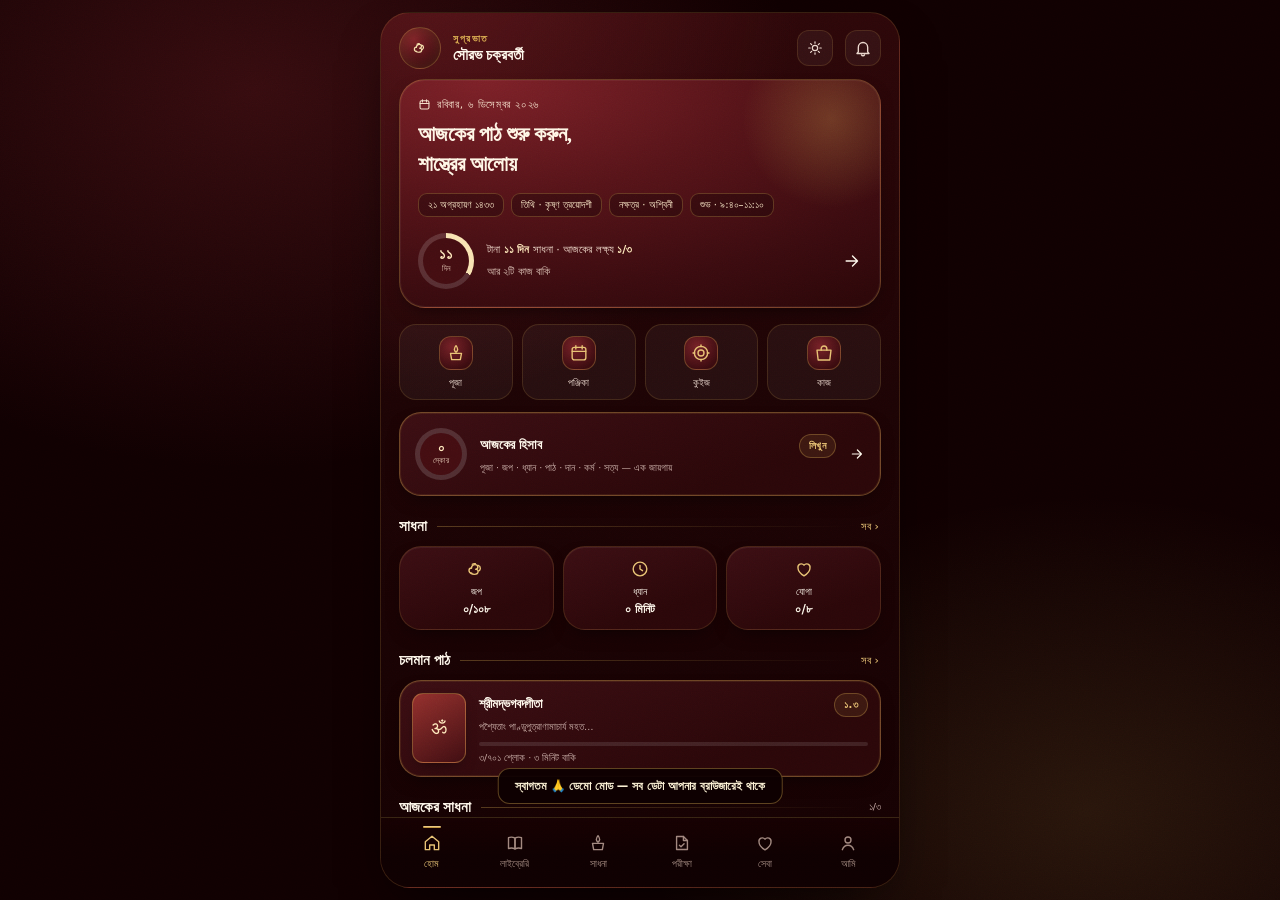
==== app/index.html @ 981e6319 "Add files via upload" ====
<!DOCTYPE html>
<html lang="bn" data-theme="dark">
<head>
<meta charset="utf-8"/>
<meta name="viewport" content="width=device-width, initial-scale=1, viewport-fit=cover"/>
<meta name="theme-color" content="#180304"/>
<title>সনাতন বিদ্যাপীঠ — শাস্ত্রের আলোয়, সেবার পথে</title>
<meta name="description" content="সনাতন ধর্মের অনলাইন বিদ্যাপীঠ — শাস্ত্র গ্রন্থাগার, কোর্স, পরীক্ষা ও কুইজ, পূজা পদ্ধতি, পঞ্জিকা, সেবা ও দক্ষতাভিত্তিক আয়।"/>
<link rel="icon" href="data:image/svg+xml,%3Csvg xmlns='http://www.w3.org/2000/svg' viewBox='0 0 32 32'%3E%3Crect width='32' height='32' rx='9' fill='%233c0e12'/%3E%3Ctext x='16' y='23' font-size='18' text-anchor='middle' fill='%23e8c274'%3E%E0%A5%90%3C/text%3E%3C/svg%3E"/>
<link rel="manifest" href="manifest.webmanifest"/>
<link rel="stylesheet" href="css/app.css?v=9"/>
</head>
<body>
<div class="grain" aria-hidden="true"></div>

<div class="shell">
  <div id="view" class="view" role="main"></div>
  <nav id="tabbar" class="tabbar" aria-label="প্রধান নেভিগেশন"></nav>
</div>

<div id="toast" class="toast" role="status" aria-live="polite"></div>
<div id="fx" class="fx" aria-hidden="true"></div>

<script src="js/gita.js?v=3"></script>
<script src="js/gita-bn.js?v=2"></script>
<script src="js/data.js?v=9"></script>
<script src="js/app.js?v=9"></script>
</body>
</html>
---- app/css/app.css ----
/* ==========================================================================
   SANATAN VIDYAPITH · App stylesheet
   tokens → shell → components → screens
   ========================================================================== */

/* ---------- tokens ---------- */
:root{
  --wine-950:#100102; --wine-900:#180304; --wine-800:#290709; --wine-700:#3c0e12;
  --ink:#fff8ec; --ink-2:#ead6cc; --ink-3:#c9aca6; --ink-4:#a2887f;
  --gold-100:#fbf0d4; --gold-200:#f5e0ac; --gold-300:#e8c274; --gold-400:#d7a94f; --gold-500:#c2933a;
  --ok:#63b58c; --danger:#e0726a; --warn:#e39a52;

  --app-bg: radial-gradient(120% 90% at 10% -10%, rgba(125,32,39,.55) 0%, transparent 60%),
            linear-gradient(180deg,#2c0709 0%, #1c0405 45%, #150203 100%);
  --page-bg: #100102;
  --surface-1: linear-gradient(160deg,#3b0e13 0%, #2a0709 72%);
  --surface-2: linear-gradient(160deg,#451016 0%, #2d080b 70%);
  --glass: rgba(255,255,255,.045);
  --card-border: rgba(215,169,79,.16);
  --card-border-strong: rgba(215,169,79,.38);
  --hairline: rgba(255,255,255,.07);
  --gold-fill: linear-gradient(180deg,#f8e3b3 0%, #d7a94f 52%, #b1842e 100%);
  --hero-bg: radial-gradient(130% 120% at 18% 0%, #7d2027 0%, #561318 42%, #3a0b0f 78%, #2c0709 100%);
  --appbar-fade: linear-gradient(180deg, rgba(31,4,6,.98) 0%, rgba(31,4,6,.9) 62%, rgba(31,4,6,0) 100%);
  --tabbg: linear-gradient(180deg, rgba(21,2,3,.6) 0%, rgba(15,1,2,.98) 55%);
  --track: rgba(255,255,255,.10);
  --chip-bg: rgba(255,255,255,.045);
  --shadow-sm: 0 8px 20px -10px rgba(0,0,0,.7);
  --shadow-lg: 0 24px 60px -24px rgba(0,0,0,.85);
  --inner-top: inset 0 1px 0 rgba(255,255,255,.06);
  --gold-line: linear-gradient(90deg,transparent,rgba(215,169,79,.45),transparent);

  --f-ui:"Hind Siliguri","Noto Sans Bengali","Kalpurush","SolaimanLipi",system-ui,-apple-system,"Segoe UI",sans-serif;
  --f-dis:"Noto Serif Bengali","Hind Siliguri","Kalpurush",Georgia,serif;
  --r-sm:12px; --r-md:16px; --r-lg:22px; --r-xl:26px;
  --shell-w: 520px;
}
html[data-theme="light"]{
  --ink:#3b1410; --ink-2:#5a2a21; --ink-3:#8b5c50; --ink-4:#a88276;
  --gold-100:#7a2a18; --gold-200:#8f2612; --gold-300:#a83a22; --gold-400:#b0361f; --gold-500:#c14a2e;
  --app-bg: radial-gradient(120% 90% at 10% -10%, #fffdf2 0%, transparent 62%),
            linear-gradient(180deg,#fdf7e4 0%, #fbf2da 55%, #f8edcf 100%);
  --page-bg:#f3e6c9;
  --surface-1: linear-gradient(160deg,#fffdf6 0%, #fdf5e4 100%);
  --surface-2: linear-gradient(160deg,#fffefa 0%, #fbf1dc 100%);
  --glass: rgba(59,20,16,.035);
  --card-border: rgba(176,54,31,.20);
  --card-border-strong: rgba(176,54,31,.48);
  --hairline: rgba(59,20,16,.10);
  --gold-fill: linear-gradient(180deg,#d2543c 0%, #b0361f 55%, #8c2411 100%);
  --hero-bg: radial-gradient(130% 120% at 18% 0%, #fffdf4 0%, #fdf3dd 52%, #f8e7c6 100%);
  --appbar-fade: linear-gradient(180deg, rgba(253,247,228,.99) 0%, rgba(253,247,228,.93) 62%, rgba(253,247,228,0) 100%);
  --tabbg: linear-gradient(180deg, rgba(253,247,228,.65) 0%, rgba(250,240,219,.99) 55%);
  --track: rgba(59,20,16,.13);
  --chip-bg: rgba(59,20,16,.04);
  --shadow-sm: 0 8px 20px -12px rgba(107,41,26,.28);
  --shadow-lg: 0 24px 60px -26px rgba(107,41,26,.34);
  --inner-top: inset 0 1px 0 rgba(255,255,255,.95);
  --gold-line: linear-gradient(90deg,transparent,rgba(176,54,31,.42),transparent);
  --ok:#2f7a58; --danger:#b0361f; --warn:#b8742a;
}

/* ---------- reset ---------- */
*{box-sizing:border-box;-webkit-tap-highlight-color:transparent}
html,body{height:100%}
body{
  margin:0; font-family:var(--f-ui); color:var(--ink); background:var(--page-bg);
  display:flex; align-items:center; justify-content:center; padding:0;
  transition:background .3s,color .3s;
}
button{font-family:inherit; color:inherit}
input,select{font-family:inherit}
a{color:inherit}
svg{display:block}
.grain{position:fixed; inset:0; z-index:90; pointer-events:none; opacity:.15; mix-blend-mode:soft-light;
  background-image:url("data:image/svg+xml,%3Csvg xmlns='http://www.w3.org/2000/svg' width='180' height='180'%3E%3Cfilter id='n'%3E%3CfeTurbulence type='fractalNoise' baseFrequency='.85' numOctaves='3' stitchTiles='stitch'/%3E%3C/filter%3E%3Crect width='180' height='180' filter='url(%23n)'/%3E%3C/svg%3E")}
html[data-theme="light"] .grain{opacity:.09; mix-blend-mode:multiply}

/* ---------- shell ---------- */
.shell{
  position:relative; width:100%; max-width:var(--shell-w); height:100dvh; display:flex; flex-direction:column;
  background:var(--app-bg); overflow:hidden;
}
@media (min-width:700px){
  .shell{height:min(920px, 100dvh - 24px); border-radius:30px; border:1px solid var(--card-border);
    box-shadow:var(--shadow-lg); overflow:hidden}
  body{background:
    radial-gradient(60% 60% at 20% 10%, rgba(125,32,39,.35), transparent 70%),
    radial-gradient(50% 50% at 85% 90%, rgba(215,169,79,.12), transparent 70%), var(--page-bg)}
  html[data-theme="light"] body{background:
    radial-gradient(60% 60% at 20% 10%, rgba(176,54,31,.10), transparent 70%),
    radial-gradient(50% 50% at 85% 90%, rgba(215,169,79,.14), transparent 70%), var(--page-bg)}
}
.view{flex:1 1 auto; overflow-y:auto; overflow-x:hidden; overscroll-behavior:contain; scrollbar-width:thin}
.view::-webkit-scrollbar{width:6px}
.view::-webkit-scrollbar-thumb{background:rgba(215,169,79,.25); border-radius:99px}
.pad{padding:0 18px}
.stack{margin-bottom:12px}
.mt{margin-top:12px}

/* ---------- typography ---------- */
.display{font-family:var(--f-dis); font-weight:700; letter-spacing:.1px}
h1,h2,h3,h4,h5{margin:0}
.tiny{font-size:11px; letter-spacing:.2px}
.mini{font-size:9.5px}
.muted{color:var(--ink-3)}
.eyebrow{font-size:9px; letter-spacing:2px; text-transform:uppercase; color:var(--gold-400); font-weight:700}
.sect{display:flex; align-items:center; gap:10px; margin:22px 0 11px}
.sect h4{font-family:var(--f-dis); font-size:14.5px; font-weight:700}
.sect .line{flex:1; height:1px; background:linear-gradient(90deg,rgba(215,169,79,.32),transparent)}
.sect .act{font-size:11px; color:var(--gold-300); cursor:pointer; background:none; border:none; padding:2px}

/* ---------- primitives ---------- */
.card{border-radius:var(--r-lg); border:1px solid var(--card-border); background:var(--surface-1);
  box-shadow:var(--shadow-sm), var(--inner-top); overflow:hidden}
.card.pad{padding:15px}
.card.oath{border-color:var(--card-border-strong); box-shadow:var(--shadow-sm), inset 0 0 0 1px rgba(215,169,79,.10)}
.btn{display:inline-flex; align-items:center; justify-content:center; gap:8px; cursor:pointer; border:1px solid transparent;
  font-size:13.5px; font-weight:600; border-radius:var(--r-md); padding:13px 18px; line-height:1; letter-spacing:.2px;
  transition:transform .12s, filter .18s, border-color .18s}
.btn:active{transform:translateY(1px)}
.btn.gold{background:var(--gold-fill); color:#3a1a05; position:relative; overflow:hidden;
  box-shadow:0 10px 26px -14px rgba(215,169,79,.9), inset 0 1px 0 rgba(255,255,255,.5)}
html[data-theme="light"] .btn.gold{color:#fffaf0}
.btn.ghost{background:var(--chip-bg); border-color:var(--card-border); color:var(--ink)}
.btn.ghost:hover{border-color:var(--card-border-strong)}
.btn.block{width:100%}
.btn.sm{padding:9px 13px; font-size:12px; border-radius:var(--r-sm)}
.btn:disabled{opacity:.45; cursor:not-allowed}
.pill{display:inline-flex; align-items:center; gap:5px; font-size:10px; font-weight:600; letter-spacing:.4px;
  padding:5px 9px; border-radius:99px; border:1px solid rgba(215,169,79,.32); background:rgba(215,169,79,.10);
  color:var(--gold-300); white-space:nowrap}
html[data-theme="light"] .pill{color:#8c2411; background:rgba(176,54,31,.09); border-color:rgba(176,54,31,.26)}
.pill.ok{color:#a9e3c6; background:rgba(99,181,140,.14); border-color:rgba(99,181,140,.34)}
html[data-theme="light"] .pill.ok{color:#22694a; background:rgba(47,122,88,.10); border-color:rgba(47,122,88,.26)}
.pill.flat{background:transparent; color:var(--ink-3)}
.bar{height:6px; border-radius:99px; background:var(--track); overflow:hidden}
.bar > i{display:block; height:100%; border-radius:99px; background:var(--gold-fill); transition:width .6s cubic-bezier(.2,.7,.3,1)}
.bar.thin{height:4px}
.kv{display:flex; justify-content:space-between; align-items:baseline; gap:10px}
.grid2{display:grid; grid-template-columns:1fr 1fr; gap:9px}
.grid3{display:grid; grid-template-columns:repeat(3,1fr); gap:9px}
.stat{padding:10px 11px; border-radius:var(--r-sm); background:var(--glass); border:1px solid var(--card-border)}
.stat .k{font-size:9.5px; letter-spacing:.6px; color:var(--ink-4); margin-bottom:4px; text-transform:uppercase}
.stat .v{font-size:12.5px; font-weight:600}
.av{width:42px;height:42px;border-radius:14px; flex:0 0 auto; display:grid;place-items:center;
  font-family:var(--f-dis); font-size:16px; color:var(--gold-200);
  background:radial-gradient(circle at 35% 28%, #7e2127, #3a0b0f 75%);
  border:1px solid rgba(215,169,79,.34); box-shadow:inset 0 0 14px rgba(215,169,79,.14)}
html[data-theme="light"] .av{color:#8c2411; background:radial-gradient(circle at 35% 28%, #fff8e8, #f8e7c6 78%); border-color:rgba(176,54,31,.34)}
.av.round{border-radius:50%}
.li{display:flex; align-items:center; gap:12px; padding:12px 0; border-bottom:1px solid var(--hairline)}
.li:last-child{border-bottom:none}
.ico{width:20px;height:20px;fill:none;stroke:currentColor;stroke-width:1.65;stroke-linecap:round;stroke-linejoin:round}
.ico.sm{width:16px;height:16px;stroke-width:1.8}
.ico.xs{width:13px;height:13px;stroke-width:2}
.iconbtn{width:36px;height:36px;border-radius:12px; display:grid;place-items:center; flex:0 0 auto; cursor:pointer;
  border:1px solid var(--card-border); background:var(--chip-bg); color:var(--ink-2); transition:.16s}
.iconbtn:hover{color:var(--ink); border-color:var(--card-border-strong)}
.input{width:100%; padding:11px 13px; border-radius:var(--r-sm); border:1px solid var(--card-border);
  background:var(--glass); color:var(--ink); font-size:12.5px; outline:none}
.input:focus{border-color:var(--card-border-strong); box-shadow:0 0 0 3px rgba(215,169,79,.12)}
.search{display:flex; align-items:center; gap:9px; padding:11px 13px; border-radius:13px;
  background:var(--glass); border:1px solid var(--card-border); color:var(--ink-4); font-size:12px}
.search input{border:none; background:none; outline:none; color:var(--ink); width:100%; font-size:12.5px}
.segment{display:flex; gap:4px; padding:4px; border-radius:12px; background:var(--glass);
  border:1px solid var(--card-border)}
.segment button{flex:1; padding:7px 0; border:none; border-radius:9px; background:none; cursor:pointer;
  font-size:11px; color:var(--ink-3)}
.segment button.on{background:linear-gradient(180deg,rgba(215,169,79,.26),rgba(215,169,79,.10));
  color:var(--gold-200); box-shadow:inset 0 0 0 1px rgba(215,169,79,.30)}
html[data-theme="light"] .segment button.on{color:#8c2411; background:linear-gradient(180deg,rgba(176,54,31,.16),rgba(176,54,31,.06))}
.cats{display:flex; gap:7px; overflow-x:auto; padding:12px 18px 2px; scrollbar-width:none}
.cats::-webkit-scrollbar{display:none}
.chip{font-size:11.5px; padding:7px 12px; border-radius:99px; cursor:pointer; white-space:nowrap;
  border:1px solid var(--card-border); background:var(--chip-bg); color:var(--ink-2)}
.chip.on{background:linear-gradient(180deg,rgba(215,169,79,.24),rgba(215,169,79,.08));
  border-color:rgba(215,169,79,.6); color:var(--gold-200)}
html[data-theme="light"] .chip.on{background:linear-gradient(180deg,rgba(176,54,31,.16),rgba(176,54,31,.06));
  border-color:rgba(176,54,31,.55); color:#8c2411}

/* ---------- header / tabbar ---------- */
.appbar{position:sticky; top:0; z-index:20; padding:14px 18px; background:var(--appbar-fade);
  backdrop-filter:blur(12px) saturate(120%)}
.appbar .row{display:flex; align-items:center; gap:11px}
.appbar h3{font-family:var(--f-dis); font-size:19px; font-weight:700; line-height:1.25}
.appbar .sub{font-size:11px; color:var(--ink-4); margin-top:3px}
.spacer{flex:1}
.tabbar{flex:0 0 auto; display:flex; gap:2px; padding:8px 10px calc(14px + env(safe-area-inset-bottom));
  background:var(--tabbg); border-top:1px solid rgba(215,169,79,.20);
  backdrop-filter:blur(16px) saturate(130%); position:relative; z-index:25}
.tab{flex:1; display:flex; flex-direction:column; align-items:center; gap:5px; padding:7px 0 3px; border:none;
  background:none; color:var(--ink-4); font-size:9.5px; cursor:pointer; position:relative}
.tab.on{color:var(--gold-300)}
html[data-theme="light"] .tab.on{color:#8c2411}
.tab .ind{position:absolute; top:0; width:18px; height:2px; border-radius:99px; background:var(--gold-fill); opacity:0}
.tab.on .ind{opacity:1}
html[data-theme="light"] .tabbar::before{content:""; position:absolute; top:-11px; left:0; right:0; height:11px;
  background-repeat:repeat-x; background-size:auto 100%; opacity:.95;
  background-image:url("data:image/svg+xml,%3Csvg xmlns='http://www.w3.org/2000/svg' width='56' height='12' viewBox='0 0 56 12'%3E%3Crect width='56' height='12' fill='%23b0361f'/%3E%3Cpath d='M3 10.4 L11 2.2 L19 10.4 Z' fill='%23fdf7e4'/%3E%3Cpath d='M31 10.4 L39 2.2 L47 10.4 Z' fill='%23fdf7e4'/%3E%3Ccircle cx='25' cy='6.2' r='2' fill='%23fdf7e4'/%3E%3Ccircle cx='53' cy='6.2' r='2' fill='%23fdf7e4'/%3E%3C/svg%3E")}

/* ---------- home ---------- */
.home-head{display:flex; align-items:center; gap:12px; padding:14px 18px 10px}
.who{font-size:10px; letter-spacing:1.6px; text-transform:uppercase; color:var(--gold-400); font-weight:700}
.nm{font-family:var(--f-dis); font-size:15px; font-weight:700; margin-top:2px}
.hero{position:relative; margin:0 18px; border-radius:var(--r-xl); padding:18px; overflow:hidden;
  background:var(--hero-bg); border:1px solid rgba(215,169,79,.30);
  box-shadow:var(--shadow-sm), inset 0 0 0 1px rgba(255,255,255,.05)}
html[data-theme="light"] .hero{border-color:rgba(176,54,31,.42);
  box-shadow:0 18px 40px -26px rgba(107,41,26,.42), inset 0 0 0 3px rgba(255,253,244,.85), inset 0 0 0 4px rgba(176,54,31,.22)}
.hero .pata{position:absolute; top:0; left:0; right:0; height:12px; display:none; z-index:3;
  background-repeat:repeat-x; background-size:auto 100%;
  background-image:url("data:image/svg+xml,%3Csvg xmlns='http://www.w3.org/2000/svg' width='56' height='12' viewBox='0 0 56 12'%3E%3Crect width='56' height='12' fill='%23b0361f'/%3E%3Cpath d='M3 10.4 L11 2.2 L19 10.4 Z' fill='%23fdf7e4'/%3E%3Cpath d='M31 10.4 L39 2.2 L47 10.4 Z' fill='%23fdf7e4'/%3E%3Ccircle cx='25' cy='6.2' r='2' fill='%23fdf7e4'/%3E%3Ccircle cx='53' cy='6.2' r='2' fill='%23fdf7e4'/%3E%3C/svg%3E")}
html[data-theme="light"] .hero .pata{display:block}
.hero::before{content:""; position:absolute; right:-46px; top:-56px; width:190px;height:190px;border-radius:50%;
  background:radial-gradient(circle, rgba(215,169,79,.26), transparent 66%)}
html[data-theme="light"] .hero::before{background:radial-gradient(circle, rgba(176,54,31,.13), transparent 66%)}
.hero .wm{position:absolute; right:8px; bottom:-20px; opacity:.13; color:#fff}
html[data-theme="light"] .hero .wm{opacity:.14; color:#b0361f}
.hero .date{font-size:10.5px; letter-spacing:.7px; color:#f3dcc8; display:flex; align-items:center; gap:6px}
html[data-theme="light"] .hero .date{color:#8b4a2c}
.hero h2{font-family:var(--f-dis); font-size:21px; line-height:1.42; margin:9px 0 13px; color:#fff6e6; font-weight:700}
html[data-theme="light"] .hero h2{color:#3b1410}
.hero .meta{display:flex; gap:7px; flex-wrap:wrap}
.hero .meta span{font-size:10px; padding:5px 9px; border-radius:9px; color:#ffeccb;
  background:rgba(0,0,0,.26); border:1px solid rgba(215,169,79,.28)}
html[data-theme="light"] .hero .meta span{color:#8c2411; background:rgba(255,253,244,.72); border-color:rgba(176,54,31,.28)}
.hero .foot{display:flex; align-items:center; gap:13px; margin-top:16px}
.hero .foot .txt{font-size:11px; line-height:1.6; color:#f0d8ca}
html[data-theme="light"] .hero .foot .txt{color:#5a2a21}
.hero .foot b{color:#ffe9bd}
html[data-theme="light"] .hero .foot b{color:#a02a16}
.ring{width:56px;height:56px; border-radius:50%; display:grid; place-items:center; flex:0 0 auto; position:relative;
  background:conic-gradient(#f8e3b3 0 var(--p,72%), rgba(255,255,255,.14) var(--p,72%) 100%)}
.ring::before{content:""; position:absolute; inset:5px; border-radius:50%; background:#430d11}
html[data-theme="light"] .ring{background:conic-gradient(#b0361f 0 var(--p,72%), rgba(59,20,16,.13) var(--p,72%) 100%)}
html[data-theme="light"] .ring::before{background:#fdf7e4}
.ring .n{position:relative; font-family:var(--f-dis); font-size:15px; color:#ffe9bd; font-weight:700; line-height:1; text-align:center}
html[data-theme="light"] .ring .n{color:#8c2411}
.ring .u{position:relative; font-size:7.5px; color:#e6c9b6; margin-top:2px; text-align:center}
.quick{display:grid; grid-template-columns:repeat(4,1fr); gap:9px; padding:16px 18px 0}
.q{display:flex; flex-direction:column; align-items:center; gap:7px; cursor:pointer; padding:11px 4px 10px;
  border-radius:17px; border:1px solid var(--card-border); background:var(--glass); color:var(--ink-2);
  font-size:10px; transition:.18s}
.q:hover{border-color:var(--card-border-strong); transform:translateY(-2px)}
.q .qi{width:34px;height:34px;border-radius:12px; display:grid;place-items:center; color:var(--gold-300);
  background:radial-gradient(circle at 38% 30%, #762026, #3a0b0f 78%); border:1px solid rgba(215,169,79,.32)}
html[data-theme="light"] .q .qi{color:#b0361f; background:radial-gradient(circle at 38% 30%, #fff6e2, #fbeed2 78%); border-color:rgba(176,54,31,.3)}
.cover{width:54px;height:70px;border-radius:11px; flex:0 0 auto; display:grid; place-items:center; position:relative;
  border:1px solid rgba(215,169,79,.40); overflow:hidden; box-shadow:0 6px 16px -8px rgba(0,0,0,.7)}
.cover .sym{font-family:var(--f-dis); font-size:19px; color:#ffe9bd; position:relative; z-index:2}
.c1{background:linear-gradient(150deg,#942f2c,#3f0d11)} .c2{background:linear-gradient(150deg,#8a5a18,#3a2406)}
.c3{background:linear-gradient(150deg,#2e6350,#0e2a20)} .c4{background:linear-gradient(150deg,#5d2f6a,#26102d)}
.rowcard{display:flex; gap:13px; align-items:center; padding:12px}
.ttl{font-size:13px; font-weight:600}
.datebox{width:46px;height:52px;border-radius:13px; flex:0 0 auto; display:grid; place-items:center; text-align:center;
  background:linear-gradient(180deg,#561318,#320a0d); border:1px solid rgba(215,169,79,.34)}
html[data-theme="light"] .datebox{background:linear-gradient(180deg,#fdf1d8,#f4e2c2)}
.datebox b{font-family:var(--f-dis); font-size:17px; line-height:1; color:var(--gold-200); display:block}
html[data-theme="light"] .datebox b{color:#8c2411}
.datebox i{font-style:normal; font-size:9px; color:var(--ink-4); display:block; margin-top:3px}
.sevaband{margin:16px 18px 0; border-radius:20px; padding:15px; display:flex; align-items:center; gap:13px; cursor:pointer;
  background:linear-gradient(115deg,#472c0e 0%, #2f1d07 70%); border:1px solid rgba(215,169,79,.34)}
html[data-theme="light"] .sevaband{background:linear-gradient(115deg,#fdf2d8 0%, #f8e7c6 70%); border-color:rgba(176,54,31,.30)}
.sevaband h5{font-family:var(--f-dis); font-size:13.5px; color:#ffe9bd; margin-bottom:4px}
html[data-theme="light"] .sevaband h5{color:#8c2411}
.sevaband p{font-size:10.5px; line-height:1.55; color:#e6cdb4; margin:0}
html[data-theme="light"] .sevaband p{color:#6b3b22}

/* ritual checklist */
.ritual{display:flex; align-items:center; gap:11px; padding:11px 0; border-bottom:1px solid var(--hairline); cursor:pointer}
.ritual:last-child{border-bottom:none}
.ritual .tick{width:22px;height:22px;border-radius:8px; flex:0 0 auto; display:grid;place-items:center;
  border:1.5px solid rgba(215,169,79,.45); color:transparent; transition:.2s}
.ritual.done .tick{background:var(--gold-fill); border-color:transparent; color:#3a1a05}
html[data-theme="light"] .ritual.done .tick{color:#fffaf0}
.ritual .lab{flex:1; font-size:12.5px}
.ritual.done .lab{color:var(--ink-3); text-decoration:line-through; text-decoration-color:rgba(215,169,79,.5)}
.ritual .xp{font-size:9.5px; color:var(--gold-300)}

/* flame */
.flame{filter:drop-shadow(0 0 7px rgba(255,168,72,.5))}
.flame .f1{transform-origin:50% 78%; animation:flick 2.4s ease-in-out infinite}
.flame .f2{transform-origin:50% 82%; animation:flick 1.8s ease-in-out infinite .35s}
@keyframes flick{
  0%,100%{transform:scaleY(1) scaleX(1) translateY(0); opacity:.95}
  22%{transform:scaleY(1.09) scaleX(.93) translateY(-1.2px); opacity:1}
  48%{transform:scaleY(.93) scaleX(1.06) translateY(.6px); opacity:.88}
  72%{transform:scaleY(1.05) scaleX(.96) translateY(-.8px); opacity:1}
}

/* ---------- library ---------- */
.book{display:flex; gap:12px; padding:12px; margin-bottom:11px; align-items:center; cursor:pointer}
.map{display:grid; grid-template-columns:repeat(6,1fr); gap:6px; margin-top:11px}
.map .ch{aspect-ratio:1; border-radius:10px; display:grid; place-items:center; font-size:10.5px; position:relative;
  border:1px solid var(--card-border); background:var(--glass); color:var(--ink-3); cursor:pointer}
.map .ch.done{background:var(--gold-fill); border-color:transparent; color:#3a1a05; font-weight:700}
html[data-theme="light"] .map .ch.done{color:#fffaf0}
.map .ch.cur{border-color:var(--gold-400); color:var(--gold-200); box-shadow:0 0 0 2px rgba(215,169,79,.16)}
html[data-theme="light"] .map .ch.cur{color:#8c2411}
.mapkey{display:flex; gap:12px; margin-top:10px; font-size:9.5px; color:var(--ink-4)}
.mapkey span{display:flex; align-items:center; gap:5px}
.mapkey i{width:7px;height:7px;border-radius:2px;display:inline-block}
.empty{padding:24px 18px; text-align:center}
.empty .illu{display:grid; place-items:center; color:var(--gold-400); margin-bottom:12px}
.empty h5{font-family:var(--f-dis); font-size:13.5px; margin-bottom:6px}
.empty p{font-size:11px; line-height:1.7; color:var(--ink-3); margin:0 0 14px}

/* ---------- reader ---------- */
.prefbar{display:flex; align-items:center; gap:8px; padding:9px 11px; border-radius:13px;
  background:var(--glass); border:1px solid var(--card-border); font-size:11px; color:var(--ink-4)}
.grp{display:flex; gap:3px; padding:3px; border-radius:9px; background:rgba(0,0,0,.2)}
html[data-theme="light"] .grp{background:rgba(59,20,16,.05)}
.grp b{font-size:11px; font-weight:600; padding:3px 8px; border-radius:6px; color:var(--ink-3); cursor:pointer}
.grp b.on{background:rgba(215,169,79,.2); color:var(--gold-200)}
html[data-theme="light"] .grp b.on{background:rgba(176,54,31,.14); color:#8c2411}
.verse{padding:18px 16px 16px}
.vnum{display:flex; align-items:center; gap:9px; justify-content:center; margin-bottom:14px}
.vnum .l{height:1px; width:34px; background:linear-gradient(90deg,transparent,rgba(215,169,79,.5))}
.vnum .l.r{background:linear-gradient(90deg,rgba(215,169,79,.5),transparent)}
.vnum b{font-size:10px; letter-spacing:1.6px; color:var(--gold-400)}
.sk{font-family:var(--f-dis); font-size:17px; line-height:2; color:var(--gold-100); text-align:center}
html[data-theme="light"] .sk{color:#8c2411}
.bn{font-size:13.8px; line-height:2; color:var(--ink-2); margin-top:16px; padding-top:16px; border-top:1px solid var(--hairline)}
.lbl{display:block; font-size:9.5px; letter-spacing:1.2px; color:var(--gold-400); font-weight:700; margin-bottom:6px}
.arth{margin-top:12px; font-size:12px; line-height:1.95; color:var(--ink-3);
  border-left:2px solid rgba(215,169,79,.42); padding:2px 0 2px 11px}
html[data-theme="light"] .arth{border-color:rgba(176,54,31,.42)}

/* ---------- course ---------- */
.timeline{position:relative; padding-left:34px}
.timeline::before{content:""; position:absolute; left:13px; top:14px; bottom:14px; width:1px;
  background:linear-gradient(180deg,rgba(215,169,79,.5),rgba(215,169,79,.12))}
.tl{position:relative; padding:12px 13px; margin-bottom:9px; cursor:pointer}
.tl .node{position:absolute; left:-34px; top:12px; width:27px;height:27px;border-radius:9px; display:grid;place-items:center;
  font-size:11px; font-weight:700; background:linear-gradient(180deg,#561318,#330a0d); color:var(--gold-300);
  border:1px solid rgba(215,169,79,.34); z-index:2}
html[data-theme="light"] .tl .node{color:#8c2411; background:linear-gradient(180deg,#fdf2d8,#f6e4c3)}
.tl.done .node{background:var(--gold-fill); color:#3a1a05; border-color:transparent}
html[data-theme="light"] .tl.done .node{color:#fffaf0}
.tl h5{font-size:12.8px; font-weight:600; display:flex; align-items:center; gap:7px; margin-bottom:3px}
.tl p{font-size:11px; line-height:1.55; color:var(--ink-3); margin:0}

/* ---------- exam ---------- */
.cd{display:flex; gap:8px; margin-top:13px}
.cd div{flex:1; text-align:center; padding:10px 4px 8px; border-radius:12px;
  background:rgba(0,0,0,.26); border:1px solid rgba(215,169,79,.26)}
html[data-theme="light"] .cd div{background:rgba(255,255,255,.55); border-color:rgba(176,54,31,.2)}
.cd b{display:block; font-family:var(--f-dis); font-size:19px; color:var(--gold-100); line-height:1}
html[data-theme="light"] .cd b{color:#7a2a18}
.cd i{font-style:normal; font-size:8.5px; letter-spacing:.8px; color:var(--ink-4)}
.rankbox{width:26px;height:26px;border-radius:9px; display:grid; place-items:center; font-size:10.5px; font-weight:700;
  flex:0 0 auto; background:var(--glass); color:var(--ink-2); border:1px solid var(--card-border)}
.rankbox.g1{background:var(--gold-fill); color:#3a1a05; border-color:transparent}
.rankbox.g2{background:linear-gradient(180deg,#eceff1,#a9b0b4); color:#2b2b2b; border-color:transparent}
.rankbox.g3{background:linear-gradient(180deg,#e6b486,#ab7239); color:#301503; border-color:transparent}
html[data-theme="light"] .rankbox.g1{color:#fffaf0}
.me-row{background:rgba(215,169,79,.10); border-radius:12px; padding:9px 10px; border:1px solid rgba(215,169,79,.26)}
html[data-theme="light"] .me-row{background:rgba(176,54,31,.08); border-color:rgba(176,54,31,.24)}

/* ---------- quiz ---------- */
.qbar{display:flex; gap:4px; margin:10px 0 16px}
.qbar i{flex:1; height:4px; border-radius:99px; background:var(--track)}
.qbar i.on{background:var(--gold-fill)}
.opt{display:flex; align-items:center; gap:11px; padding:13px; border-radius:14px; margin-bottom:8px; cursor:pointer;
  border:1px solid var(--card-border); background:var(--glass); font-size:12.8px; line-height:1.55; text-align:left; width:100%}
.opt:hover{border-color:var(--card-border-strong)}
.opt .k{width:22px;height:22px;border-radius:8px; flex:0 0 auto; display:grid; place-items:center; font-size:10.5px;
  font-weight:700; border:1px solid rgba(215,169,79,.38); color:var(--gold-300)}
html[data-theme="light"] .opt .k{color:#8c2411}
.opt.sel{border-color:rgba(215,169,79,.62); background:rgba(215,169,79,.13)}
html[data-theme="light"] .opt.sel{background:rgba(176,54,31,.10); border-color:rgba(176,54,31,.55)}
.opt.sel .k{background:var(--gold-fill); color:#3a1a05; border-color:transparent}
html[data-theme="light"] .opt.sel .k{color:#fffaf0}
.opt.right{border-color:rgba(99,181,140,.6); background:rgba(99,181,140,.12)}
.opt.wrong{border-color:rgba(224,114,106,.6); background:rgba(224,114,106,.12)}

/* ---------- puja ---------- */
.step{display:flex; gap:12px; padding:13px; margin-bottom:9px; align-items:flex-start}
.sno{width:28px;height:28px;border-radius:10px; flex:0 0 auto; display:grid;place-items:center; font-size:11.5px; font-weight:700;
  background:linear-gradient(180deg,#561318,#320a0d); color:var(--gold-300); border:1px solid rgba(215,169,79,.34)}
html[data-theme="light"] .sno{color:#8c2411; background:linear-gradient(180deg,#fdf2d8,#f6e4c3)}
.step.done .sno{background:var(--gold-fill); color:#3a1a05; border-color:transparent}
html[data-theme="light"] .step.done .sno{color:#fffaf0}
.step h5{font-size:12.8px; font-weight:600; margin-bottom:3px}
.step p{font-size:11px; line-height:1.6; color:var(--ink-3); margin:0}
.mantra{font-family:var(--f-dis); font-size:13px; line-height:1.9; color:var(--gold-100); text-align:center;
  padding:11px; border-radius:11px; margin-top:9px; background:rgba(0,0,0,.22); border:1px dashed rgba(215,169,79,.30)}
html[data-theme="light"] .mantra{color:#8c2411; background:rgba(255,253,244,.75); border-color:rgba(176,54,31,.34)}

/* ---------- panjika ---------- */
.cal{display:grid; grid-template-columns:repeat(7,1fr); gap:4px; margin-top:10px}
.cal .h{font-size:9px; text-align:center; color:var(--ink-4); padding:5px 0}
.day{aspect-ratio:1; border-radius:10px; display:grid; place-items:center; font-size:11.5px; color:var(--ink-2);
  position:relative; border:1px solid transparent; cursor:pointer}
.day.mut{color:var(--ink-4); opacity:.45}
.day.ek{background:radial-gradient(circle at 40% 28%,#7e2127,#3a0b0f); border-color:rgba(215,169,79,.6); color:#ffe9bd; font-weight:600}
html[data-theme="light"] .day.ek{background:radial-gradient(circle at 40% 28%,#c14a2e,#8c2411); color:#fff6e6; border-color:rgba(176,54,31,.55)}
.day.ek::after{content:""; position:absolute; bottom:4px; width:3px;height:3px;border-radius:50%; background:var(--gold-300)}
html[data-theme="light"] .day.ek::after{background:#fdf7e4}
.day.now{border-color:rgba(215,169,79,.35); background:rgba(215,169,79,.14); font-weight:700}
html[data-theme="light"] .day.now{background:rgba(176,54,31,.13); border-color:rgba(176,54,31,.42)}
.day.sel{box-shadow:0 0 0 2px var(--gold-400) inset}
.legend{display:flex; gap:14px; margin-top:11px; font-size:10px; color:var(--ink-4)}
.legend span{display:flex; align-items:center; gap:5px}
.legend i{width:7px;height:7px;border-radius:2px; display:inline-block}

/* ---------- seva / market ---------- */
.dualbar{display:flex; height:7px; border-radius:99px; overflow:hidden; background:var(--track)}
.dualbar i{display:block; height:100%}
.campaign h5{font-family:var(--f-dis); font-size:13.5px; font-weight:700; margin-bottom:5px}
.campaign p{font-size:11px; line-height:1.6; color:var(--ink-3); margin:0 0 10px}
.provider{display:flex; gap:12px; padding:13px; margin-bottom:11px}
.provider h5{font-size:12.8px; font-weight:600; display:flex; align-items:center; gap:6px}
.provider .role{font-size:10.5px; color:var(--ink-3); margin:3px 0 7px}
.badge-v{display:inline-grid;place-items:center; width:14px;height:14px;border-radius:50%;
  background:linear-gradient(180deg,#7fd0a8,#3f8d68); color:#08281a; flex:0 0 auto}
.stars{color:var(--gold-300); font-size:10.5px; letter-spacing:1.4px}
html[data-theme="light"] .stars{color:#c14a2e}

/* ---------- me ---------- */
.chart{display:flex; align-items:flex-end; gap:6px; height:78px}
.chart .col{flex:1; display:flex; flex-direction:column; align-items:center; gap:6px; height:100%}
.chart .col .bwrap{flex:1; width:100%; display:flex; align-items:flex-end}
.chart .col .b{width:100%; border-radius:7px 7px 3px 3px; background:var(--gold-fill); min-height:3px}
.chart .col .b.empty{background:var(--track)}
.chart .col .d{font-size:9px; color:var(--ink-4)}
.ledger{font-size:11px; color:var(--ink-3); display:flex; justify-content:space-between; padding:7px 0;
  border-bottom:1px dashed var(--hairline)}
.ledger:last-child{border-bottom:none}
.setting{display:flex; align-items:center; gap:11px; padding:12px 0; border-bottom:1px solid var(--hairline); cursor:pointer}
.setting:last-child{border-bottom:none}
.toggle{width:42px;height:24px;border-radius:99px; border:1px solid var(--card-border-strong);
  background:var(--chip-bg); position:relative; cursor:pointer; flex:0 0 auto; padding:0}
.toggle::after{content:""; position:absolute; top:2px; left:2px; width:18px;height:18px;border-radius:50%;
  background:var(--gold-fill); transition:.22s}
.toggle.on::after{transform:translateX(18px)}

/* ---------- toast / fx ---------- */
.toast{position:fixed; left:50%; bottom:96px; transform:translate(-50%,8px); z-index:200;
  padding:10px 16px; border-radius:12px; font-size:11.5px; font-weight:600;
  background:rgba(14,1,2,.95); border:1px solid rgba(215,169,79,.4); color:var(--gold-100);
  opacity:0; transition:.26s; pointer-events:none; max-width:88vw; text-align:center}
html[data-theme="light"] .toast{background:rgba(140,36,17,.96); border-color:rgba(255,250,240,.35); color:#fff6e2}
.toast.show{opacity:1; transform:translate(-50%,0)}
.fx{position:fixed; inset:0; z-index:180; pointer-events:none; overflow:hidden}
.spark{position:absolute; border-radius:50%;
  background:radial-gradient(circle,#fff6d8,#e8c274 60%,rgba(232,194,116,0) 70%);
  animation:sparkOut .9s cubic-bezier(.2,.7,.3,1) forwards}
html[data-theme="light"] .spark{background:radial-gradient(circle,#fff2d8,#c14a2e 60%,rgba(193,74,46,0) 70%)}
@keyframes sparkOut{
  0%{opacity:0; transform:translate(-50%,-50%) scale(.3)}
  25%{opacity:1}
  100%{opacity:0; transform:translate(calc(-50% + var(--dx)), calc(-50% + var(--dy))) scale(.15)}
}
.skel{height:12px; border-radius:7px; position:relative; overflow:hidden; background:var(--track); margin-bottom:8px}
.skel::after{content:""; position:absolute; inset:0; transform:translateX(-100%);
  background:linear-gradient(90deg,transparent,rgba(255,255,255,.16),transparent); animation:shimmer 1.5s infinite}
@keyframes shimmer{100%{transform:translateX(100%)}}


/* ---------- sadhana: japa / dhyana / yoga ---------- */
.japa-wrap{display:grid;place-items:center;padding:10px 0 6px}
.japa-btn{position:relative;width:226px;height:226px;border-radius:50%;cursor:pointer;
  display:grid;place-items:center;border:1px solid var(--card-border-strong);
  background:radial-gradient(circle at 50% 38%, #5d1519, #280709 72%);
  box-shadow:var(--shadow-sm), inset 0 0 42px rgba(215,169,79,.16); transition:transform .09s}
.japa-btn:active{transform:scale(.982)}
html[data-theme="light"] .japa-btn{background:radial-gradient(circle at 50% 38%, #fffaf0, #f5e3c1 74%)}
.japa-ring{position:absolute;inset:0;transform:rotate(-90deg);pointer-events:none}
.japa-ring circle{fill:none;stroke-linecap:round}
.japa-ring .bg{stroke:var(--track);stroke-width:7}
.japa-ring .fg{stroke:url(#jg);stroke-width:7;stroke-dasharray:628;stroke-dashoffset:628;transition:stroke-dashoffset .3s}
.japa-core{text-align:center;position:relative;z-index:2}
.japa-core .c{font-family:var(--f-dis);font-size:46px;line-height:1;color:var(--gold-100);font-weight:700}
html[data-theme="light"] .japa-core .c{color:#8c2411}
.japa-core .of{font-size:10px;letter-spacing:1.4px;color:var(--ink-4);margin-top:4px}
.japa-core .hint{font-size:10px;color:var(--ink-3);margin-top:8px}
.mala-dots{display:grid;grid-template-columns:repeat(18,1fr);gap:3px;margin-top:12px}
.mala-dots i{aspect-ratio:1;border-radius:50%;border:1px solid var(--card-border);background:var(--glass)}
.mala-dots i.on{background:var(--gold-fill);border-color:transparent}

.breath-stage{display:grid;place-items:center;height:236px;margin:4px 0 6px;position:relative}
.breath{width:170px;height:170px;border-radius:50%;display:grid;place-items:center;text-align:center;
  border:1px solid var(--card-border-strong);
  background:radial-gradient(circle, rgba(215,169,79,.26), rgba(215,169,79,.04) 66%);
  transition:transform 3.8s cubic-bezier(.37,0,.63,1), box-shadow .8s; transform:scale(.86)}
.breath.in{transform:scale(1.14); box-shadow:0 0 60px rgba(215,169,79,.22)}
.breath.out{transform:scale(.84)}
.breath .ph{font-family:var(--f-dis);font-size:15px;color:var(--gold-100)}
html[data-theme="light"] .breath .ph{color:#8c2411}
.breath .tm{font-size:28px;font-family:var(--f-dis);margin-top:2px;color:var(--ink)}
.preset{display:flex;gap:8px;flex-wrap:wrap}
.preset button{padding:9px 13px;border-radius:12px;border:1px solid var(--card-border);background:var(--glass);
  color:var(--ink-2);font-size:12px;cursor:pointer}
.preset button.on{border-color:var(--card-border-strong);background:rgba(215,169,79,.14);color:var(--gold-200)}
html[data-theme="light"] .preset button.on{background:rgba(176,54,31,.10);color:#8c2411}
.asana h5{font-family:var(--f-dis);font-size:13.5px;margin-bottom:4px}
.asana .st{margin:9px 0 0;padding:0 0 0 14px}
.asana .st li{font-size:11px;line-height:1.8;color:var(--ink-3)}
.stepnum{display:inline-grid;place-items:center;width:20px;height:20px;border-radius:7px;margin-right:6px;
  background:var(--gold-fill);color:#3a1a05;font-size:10px;font-weight:700;vertical-align:middle}
html[data-theme="light"] .stepnum{color:#fffaf0}
.seq-head{position:relative;height:150px;border-radius:var(--r-lg);overflow:hidden;display:grid;place-items:center;
  background:var(--hero-bg);border:1px solid var(--card-border)}
.seq-head .n{font-family:var(--f-dis);font-size:20px;color:var(--gold-100)}
html[data-theme="light"] .seq-head .n{color:#8c2411}
.seq-head .d{font-size:11px;color:var(--ink-3);margin-top:6px;text-align:center;padding:0 24px;line-height:1.6}


/* ---------- daily tracker ---------- */
.trow{display:flex;align-items:center;gap:10px;padding:11px 0;border-bottom:1px solid var(--hairline)}
.trow:last-child{border-bottom:none}
.stepr{display:flex;align-items:center;gap:2px;flex:0 0 auto;border:1px solid var(--card-border);border-radius:12px;
  background:var(--glass);overflow:hidden}
.stepr button{width:32px;height:32px;border:none;background:none;color:var(--gold-300);font-size:17px;
  cursor:pointer;line-height:1;display:grid;place-items:center}
html[data-theme="light"] .stepr button{color:#8c2411}
.stepr button:active{background:rgba(215,169,79,.16)}
.stepr span{min-width:66px;text-align:center;font-size:12px;font-weight:600;font-variant-numeric:tabular-nums}
.stepr span i{font-style:normal;font-size:9.5px;color:var(--ink-4);font-weight:400}
textarea.input{resize:vertical;min-height:52px;line-height:1.6;font-size:12px}


/* ---------- bengali calendar cells ---------- */
.bn-day{display:flex;flex-direction:column;align-items:center;justify-content:center;gap:1px;padding:2px 0}
.bn-day .bnn{font-size:12px;font-weight:600;line-height:1.1;font-variant-numeric:tabular-nums}
.bn-day .eng{font-size:8px;line-height:1;color:var(--ink-4);opacity:.9}
.bn-day.ek .eng{color:rgba(255,246,230,.75)}
html[data-theme="light"] .bn-day.ek .eng{color:rgba(255,246,230,.8)}
.bn-day.mut .bnn{opacity:.5}
.day{aspect-ratio:auto;min-height:40px}
.bn-day.ek::after{bottom:auto;top:4px;right:4px;width:4px;height:4px}
.bn-day.ek .bnn{font-weight:700}
.bn-day.now{border-width:1px}
.legend{align-items:center;flex-wrap:wrap}

.gita-daan{background:linear-gradient(160deg,rgba(215,169,79,.13),rgba(215,169,79,0) 62%),var(--surface-1)}
.gita-daan h5{color:var(--gold-200)}
html[data-theme="light"] .gita-daan{background:linear-gradient(160deg,rgba(176,54,31,.10),rgba(176,54,31,0) 62%),var(--surface-1)}
html[data-theme="light"] .gita-daan h5{color:var(--maroon-700,#7e2127)}

/* ---------- a11y / motion ---------- */
:focus-visible{outline:2px solid var(--gold-400); outline-offset:2px; border-radius:6px}
html.no-motion .flame .f1, html.no-motion .flame .f2, html.no-motion .spark,
html.no-motion .skel::after{animation:none !important}
@media (prefers-reduced-motion: reduce){
  *{animation-duration:.001s !important; animation-iteration-count:1 !important; transition-duration:.05s !important}
}
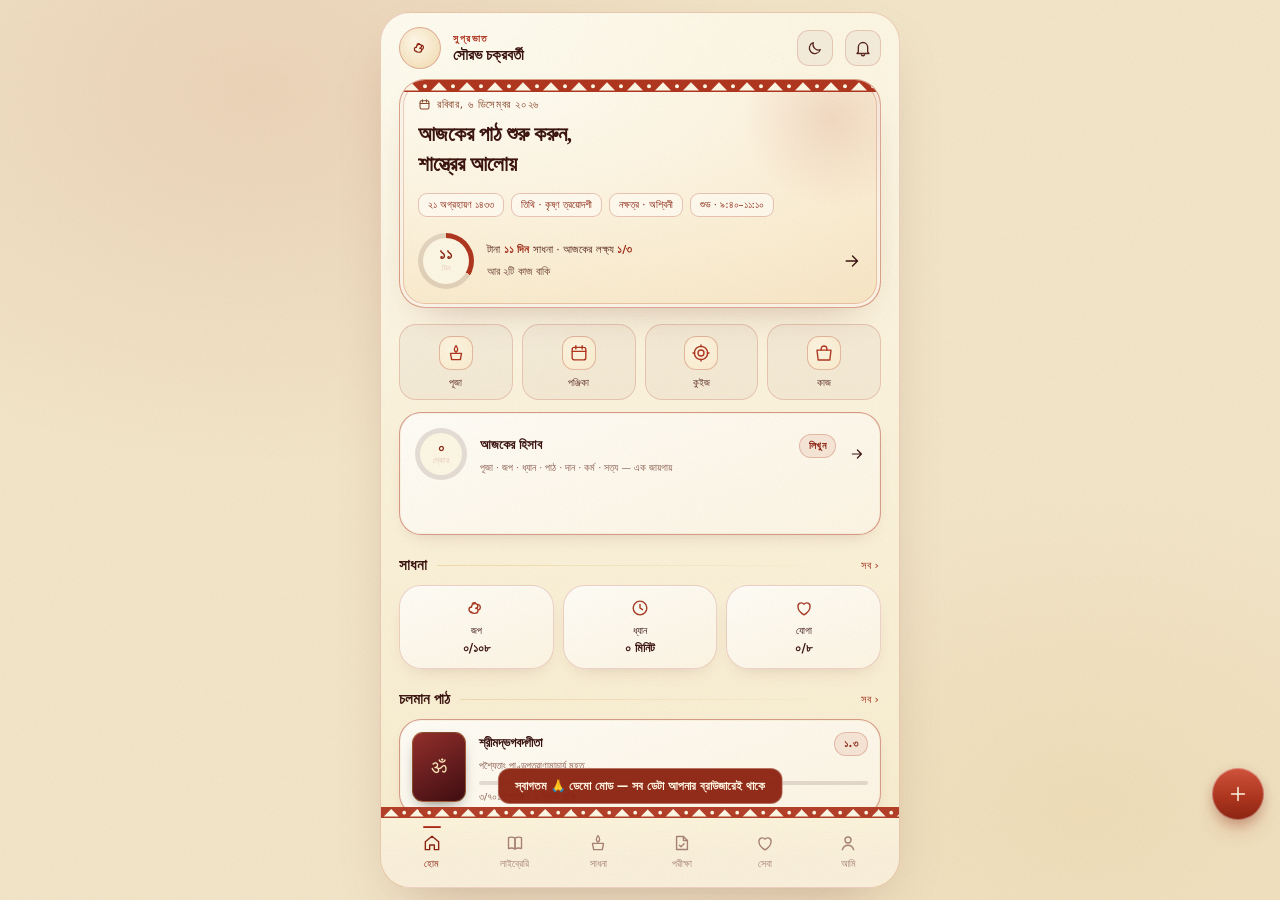
==== commit 871bae4e: "Add files via upload" ====
--- a/app/index.html
+++ b/app/index.html
@@ -1,14 +1,14 @@
 <!DOCTYPE html>
-<html lang="bn" data-theme="dark">
+<html lang="bn" data-theme="light">
 <head>
 <meta charset="utf-8"/>
 <meta name="viewport" content="width=device-width, initial-scale=1, viewport-fit=cover"/>
-<meta name="theme-color" content="#180304"/>
+<meta name="theme-color" content="#fdf7e4"/>
 <title>সনাতন বিদ্যাপীঠ — শাস্ত্রের আলোয়, সেবার পথে</title>
 <meta name="description" content="সনাতন ধর্মের অনলাইন বিদ্যাপীঠ — শাস্ত্র গ্রন্থাগার, কোর্স, পরীক্ষা ও কুইজ, পূজা পদ্ধতি, পঞ্জিকা, সেবা ও দক্ষতাভিত্তিক আয়।"/>
 <link rel="icon" href="data:image/svg+xml,%3Csvg xmlns='http://www.w3.org/2000/svg' viewBox='0 0 32 32'%3E%3Crect width='32' height='32' rx='9' fill='%233c0e12'/%3E%3Ctext x='16' y='23' font-size='18' text-anchor='middle' fill='%23e8c274'%3E%E0%A5%90%3C/text%3E%3C/svg%3E"/>
 <link rel="manifest" href="manifest.webmanifest"/>
-<link rel="stylesheet" href="css/app.css?v=9"/>
+<link rel="stylesheet" href="css/app.css?v=17"/>
 </head>
 <body>
 <div class="grain" aria-hidden="true"></div>
@@ -22,8 +22,10 @@
 <div id="fx" class="fx" aria-hidden="true"></div>
 
 <script src="js/gita.js?v=3"></script>
-<script src="js/gita-bn.js?v=2"></script>
+<script src="js/gita-bn.js?v=4"></script>
+<script src="js/gita-katha.js?v=29"></script>
+<script src="js/gita-speaker.js?v=1"></script>
 <script src="js/data.js?v=9"></script>
-<script src="js/app.js?v=9"></script>
+<script src="js/app.js?v=19"></script>
 </body>
 </html>
--- a/app/css/app.css
+++ b/app/css/app.css
@@ -91,7 +91,8 @@
     radial-gradient(60% 60% at 20% 10%, rgba(176,54,31,.10), transparent 70%),
     radial-gradient(50% 50% at 85% 90%, rgba(215,169,79,.14), transparent 70%), var(--page-bg)}
 }
-.view{flex:1 1 auto; overflow-y:auto; overflow-x:hidden; overscroll-behavior:contain; scrollbar-width:thin}
+.view{flex:1 1 auto; overflow-y:auto; overflow-x:hidden; overscroll-behavior:contain; scrollbar-width:thin; padding-bottom:14px}
+.view .pad:last-child{padding-bottom:54px}
 .view::-webkit-scrollbar{width:6px}
 .view::-webkit-scrollbar-thumb{background:rgba(215,169,79,.25); border-radius:99px}
 .pad{padding:0 18px}
@@ -547,3 +548,72 @@
 @media (prefers-reduced-motion: reduce){
   *{animation-duration:.001s !important; animation-iteration-count:1 !important; transition-duration:.05s !important}
 }
+
+/* ---- গীতা: উদাহরণ-কথা ও জীবনে প্রয়োগ ---- */
+.katha { margin-top: 14px; background: linear-gradient(180deg, rgba(214,176,90,.10), rgba(214,176,90,.03)); border: 1px solid rgba(214,176,90,.28); }
+.katha .ktext { margin: 9px 0 0; font-size: 13.2px; line-height: 1.92; color: var(--ink-1); }
+.katha .prayog { margin-top: 11px; padding: 10px 12px; border-radius: 12px; background: rgba(214,176,90,.10);
+  border-left: 3px solid var(--gold-300); font-size: 12.6px; line-height: 1.78; color: var(--ink-1); }
+.katha .prayog b { color: var(--gold-300); }
+
+/* কে বলছেন — “উবাচ” ধাঁচে শ্রদ্ধার সঙ্গে */
+.uvacha{display:flex; flex-direction:column; align-items:center; gap:4px; margin:-2px 0 15px; text-align:center}
+.uvacha .u-row{display:flex; align-items:center; gap:9px}
+.uvacha .u-orn{font-family:var(--f-dis); font-size:11px; color:rgba(215,169,79,.6); line-height:1}
+.uvacha .u-name{font-family:var(--f-dis); font-size:12.8px; letter-spacing:1.5px; color:var(--gold-200)}
+.uvacha .u-sub{font-size:10.4px; color:var(--ink-4); letter-spacing:.2px}
+.uvacha.k .u-name{color:var(--gold-100)}
+.uvacha.a .u-name{color:#cfe3ff}
+.uvacha.s .u-name{color:#d8d2ff}
+.uvacha.d .u-name{color:#eddccf}
+.utag{font-family:var(--f-dis); font-size:10.5px; letter-spacing:.5px; color:var(--gold-300)}
+.utag.a{color:#bcd3f0}
+.utag.s{color:#cbc4f5}
+.utag.d{color:#e0cabb}
+html[data-theme="light"] .uvacha .u-name,html[data-theme="light"] .uvacha.k .u-name{color:#8c2411}
+html[data-theme="light"] .uvacha.a .u-name,html[data-theme="light"] .utag.a{color:#1e4f86}
+html[data-theme="light"] .uvacha.s .u-name,html[data-theme="light"] .utag.s{color:#4b3a8f}
+html[data-theme="light"] .uvacha.d .u-name,html[data-theme="light"] .utag.d{color:#7a4526}
+html[data-theme="light"] .utag{color:#8c2411}
+html[data-theme="light"] .uvacha .u-orn{color:rgba(176,54,31,.4)}
+
+
+/* ---------- ভাসমান নোট-বাটন (নেভিগেশন-বারের বাইরে, ডান দিকে) ---------- */
+.notefab{position:fixed; right:16px; bottom:calc(80px + env(safe-area-inset-bottom)); z-index:40;
+  width:52px; height:52px; border-radius:50%; border:none; cursor:pointer; padding:0;
+  display:flex; align-items:center; justify-content:center; color:#2b1a0e;
+  background:var(--gold-fill);
+  box-shadow:0 14px 28px -14px rgba(215,169,79,.95), 0 4px 12px rgba(0,0,0,.34),
+    inset 0 0 0 1px rgba(255,255,255,.28);
+  transition:transform .16s ease, box-shadow .16s ease;
+  -webkit-tap-highlight-color:transparent}
+.notefab .ico{width:22px; height:22px}
+.notefab:hover{transform:translateY(-1px)}
+.notefab:active{transform:scale(.94)}
+html[data-theme="light"] .notefab{color:#fdf7e4;
+  box-shadow:0 14px 26px -14px rgba(176,54,31,.85), 0 4px 12px rgba(107,41,26,.22),
+    inset 0 0 0 1px rgba(255,255,255,.35)}
+html.no-motion .notefab{transition:none}
+
+/* ---------- ＋ প্যানেল (নিচ থেকে ওঠা হিসাব-শীট) ---------- */
+#sheetHost{position:fixed; inset:0; z-index:60; display:none}
+#sheetHost.on{display:block}
+.sheet-bg{position:absolute; inset:0; background:rgba(20,10,6,.5); backdrop-filter:blur(2px);
+  animation:sbfade .18s ease}
+@keyframes sbfade{from{opacity:0}to{opacity:1}}
+.sheet{position:absolute; left:0; right:0; bottom:0; max-height:84%; overflow-y:auto;
+  padding:10px 16px calc(18px + env(safe-area-inset-bottom));
+  background:var(--surface-1); color:var(--ink);
+  border-top:1px solid rgba(215,169,79,.35);
+  border-radius:22px 22px 0 0;
+  box-shadow:0 -22px 50px -22px rgba(0,0,0,.6);
+  animation:sbup .22s cubic-bezier(.2,.7,.3,1)}
+@keyframes sbup{from{transform:translateY(16px); opacity:.6}to{transform:none; opacity:1}}
+html.no-motion .sheet,html.no-motion .sheet-bg{animation:none}
+.sheet .grab{width:38px; height:4px; border-radius:99px; background:rgba(215,169,79,.45); margin:2px auto 12px}
+.sheet-list{margin-top:12px; border-top:1px solid var(--hairline)}
+.sheet-list .trow{padding:9px 0}
+html[data-theme="light"] .sheet{background:linear-gradient(180deg,#fffdf6,#fdf3e0); border-top-color:rgba(176,54,31,.3)}
+html[data-theme="light"] .sheet-bg{background:rgba(107,41,26,.28)}
+html[data-theme="light"] .sheet .grab{background:rgba(176,54,31,.35)}
+@media (min-width:900px){ .sheet{left:50%; right:auto; transform:translateX(-50%); width:min(520px,100%); border-radius:22px 22px 0 0} }
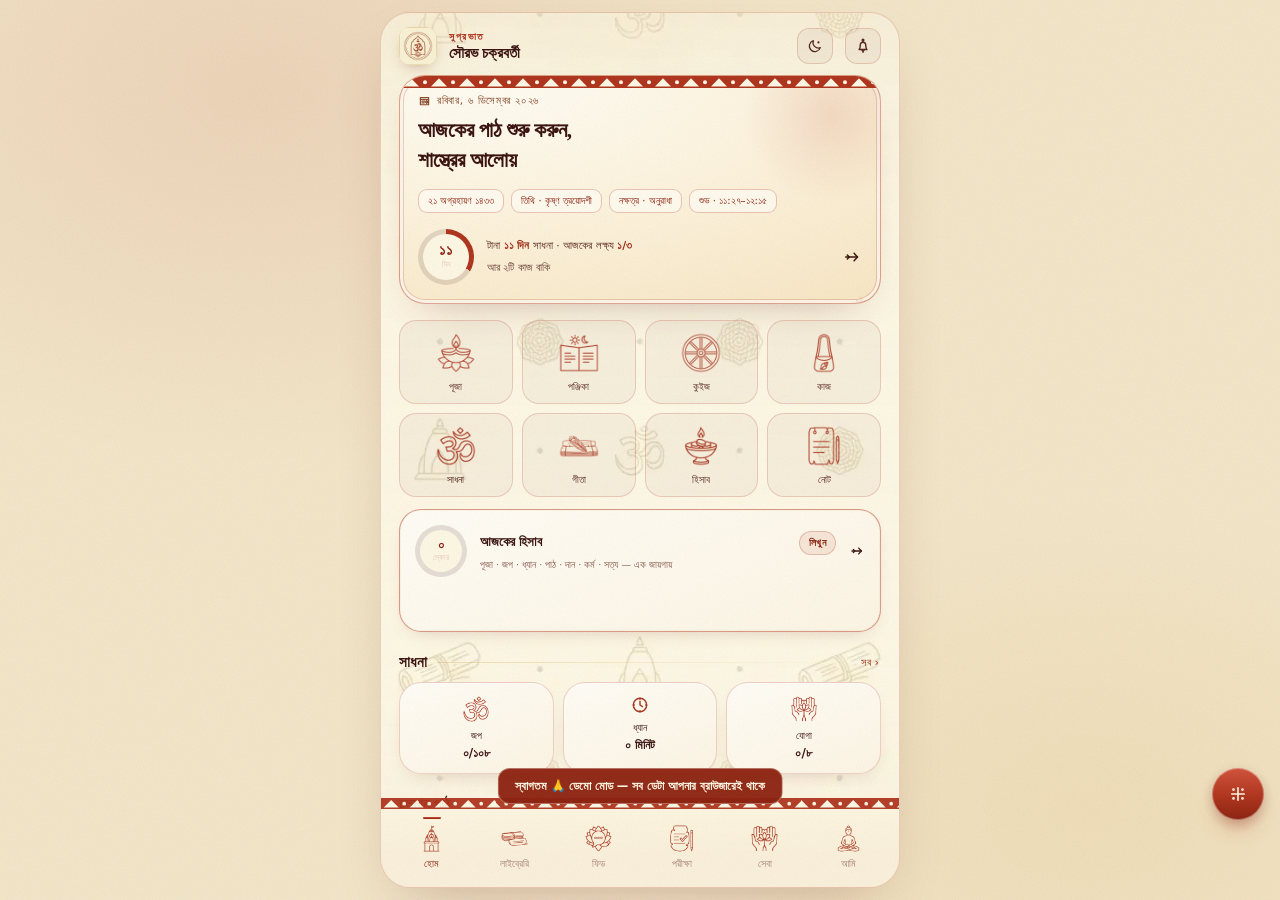
==== commit df3fc46a: "Add files via upload" ====
--- a/app/index.html
+++ b/app/index.html
@@ -6,9 +6,11 @@
 <meta name="theme-color" content="#fdf7e4"/>
 <title>সনাতন বিদ্যাপীঠ — শাস্ত্রের আলোয়, সেবার পথে</title>
 <meta name="description" content="সনাতন ধর্মের অনলাইন বিদ্যাপীঠ — শাস্ত্র গ্রন্থাগার, কোর্স, পরীক্ষা ও কুইজ, পূজা পদ্ধতি, পঞ্জিকা, সেবা ও দক্ষতাভিত্তিক আয়।"/>
-<link rel="icon" href="data:image/svg+xml,%3Csvg xmlns='http://www.w3.org/2000/svg' viewBox='0 0 32 32'%3E%3Crect width='32' height='32' rx='9' fill='%233c0e12'/%3E%3Ctext x='16' y='23' font-size='18' text-anchor='middle' fill='%23e8c274'%3E%E0%A5%90%3C/text%3E%3C/svg%3E"/>
+<link rel="icon" type="image/png" sizes="192x192" href="icons/icon-light-192.png"/>
+<link rel="icon" type="image/png" sizes="192x192" href="icons/icon-dark-192.png" media="(prefers-color-scheme: dark)"/>
+<link rel="apple-touch-icon" href="icons/icon-light-512.png"/>
 <link rel="manifest" href="manifest.webmanifest"/>
-<link rel="stylesheet" href="css/app.css?v=17"/>
+<link rel="stylesheet" href="css/app.css?v=31"/>
 </head>
 <body>
 <div class="grain" aria-hidden="true"></div>
@@ -25,7 +27,14 @@
 <script src="js/gita-bn.js?v=4"></script>
 <script src="js/gita-katha.js?v=29"></script>
 <script src="js/gita-speaker.js?v=1"></script>
-<script src="js/data.js?v=9"></script>
-<script src="js/app.js?v=19"></script>
+<script>
+  /* অফলাইন: service worker */
+  if ('serviceWorker' in navigator && /^https?:/.test(location.protocol)) {
+    addEventListener('load', () => navigator.serviceWorker.register('sw.js').catch(() => {}));
+  }
+</script>
+<script src="js/data.js?v=19"></script>
+<script src="js/jyotish.js?v=2"></script>
+<script src="js/app.js?v=35"></script>
 </body>
 </html>
--- a/app/css/app.css
+++ b/app/css/app.css
@@ -154,6 +154,9 @@
 .li:last-child{border-bottom:none}
 .ico{width:20px;height:20px;fill:none;stroke:currentColor;stroke-width:1.65;stroke-linecap:round;stroke-linejoin:round}
 .ico.sm{width:16px;height:16px;stroke-width:1.8}
+html[data-theme="light"] .ico{stroke-width:1.75}
+html[data-theme="light"] .ico.sm{stroke-width:1.9}
+html[data-theme="light"] .ico.xs{stroke-width:2.1}
 .ico.xs{width:13px;height:13px;stroke-width:2}
 .iconbtn{width:36px;height:36px;border-radius:12px; display:grid;place-items:center; flex:0 0 auto; cursor:pointer;
   border:1px solid var(--card-border); background:var(--chip-bg); color:var(--ink-2); transition:.16s}
@@ -244,7 +247,7 @@
   border-radius:17px; border:1px solid var(--card-border); background:var(--glass); color:var(--ink-2);
   font-size:10px; transition:.18s}
 .q:hover{border-color:var(--card-border-strong); transform:translateY(-2px)}
-.q .qi{width:34px;height:34px;border-radius:12px; display:grid;place-items:center; color:var(--gold-300);
+.q .qi{width:42px;height:42px;border-radius:14px; display:grid;place-items:center; color:var(--gold-300);
   background:radial-gradient(circle at 38% 30%, #762026, #3a0b0f 78%); border:1px solid rgba(215,169,79,.32)}
 html[data-theme="light"] .q .qi{color:#b0361f; background:radial-gradient(circle at 38% 30%, #fff6e2, #fbeed2 78%); border-color:rgba(176,54,31,.3)}
 .cover{width:54px;height:70px;border-radius:11px; flex:0 0 auto; display:grid; place-items:center; position:relative;
@@ -617,3 +620,120 @@
 html[data-theme="light"] .sheet-bg{background:rgba(107,41,26,.28)}
 html[data-theme="light"] .sheet .grab{background:rgba(176,54,31,.35)}
 @media (min-width:900px){ .sheet{left:50%; right:auto; transform:translateX(-50%); width:min(520px,100%); border-radius:22px 22px 0 0} }
+
+/* ---------- ফিড: পোস্ট · রিলস · চ্যাট ---------- */
+.avatar{width:32px; height:32px; border-radius:50%; display:grid; place-items:center; flex:0 0 auto;
+  font-family:var(--f-dis); font-size:13px; color:var(--gold-200);
+  background:radial-gradient(circle at 35% 30%, rgba(215,169,79,.35), rgba(215,169,79,.10));
+  border:1px solid rgba(215,169,79,.35)}
+html[data-theme="light"] .avatar{color:#8c2411; border-color:rgba(176,54,31,.35);
+  background:radial-gradient(circle at 35% 30%, #fff6e2, #fbeed2)}
+.posttext{margin:10px 0 0; font-size:12.9px; line-height:1.9; white-space:pre-wrap}
+.postacts{display:flex; gap:16px; margin-top:11px; padding-top:10px; border-top:1px solid var(--hairline)}
+.pact{display:flex; align-items:center; gap:5px; border:none; background:none; cursor:pointer;
+  color:var(--ink-4); font-size:11px; padding:0}
+.pact.on{color:var(--danger)}
+.reelgrid{display:grid; grid-template-columns:1fr 1fr; gap:10px}
+.reel{position:relative; aspect-ratio:9/13; border-radius:16px; border:1px solid var(--card-border);
+  cursor:pointer; overflow:hidden; text-align:left; padding:0; color:#fff;
+  background:linear-gradient(170deg, var(--tint, #4a2222) 0%, rgba(0,0,0,.72) 100%)}
+.reel .rl-ico{position:absolute; top:50%; left:50%; transform:translate(-50%,-50%);
+  width:34px; height:34px; border-radius:50%; display:grid; place-items:center;
+  background:rgba(0,0,0,.35); border:1px solid rgba(255,255,255,.35)}
+.reel .rl-len{position:absolute; top:8px; right:8px; font-size:9px; padding:2px 6px; border-radius:99px;
+  background:rgba(0,0,0,.45)}
+.reel .rl-txt{position:absolute; left:9px; right:9px; bottom:9px}
+.reel .rl-txt b{display:block; font-size:11.6px; line-height:1.45; font-weight:600}
+.reel .rl-txt i{display:block; font-size:9.4px; opacity:.85; font-style:normal; margin-top:3px}
+.chatrow{display:flex; align-items:center; gap:10px; width:100%; cursor:pointer; padding:11px 13px}
+.chatbox{display:flex; flex-direction:column; gap:8px; padding:4px 0 6px}
+.bub{max-width:82%; padding:9px 12px; border-radius:14px; font-size:12.4px; line-height:1.75;
+  background:var(--chip-bg); border:1px solid var(--card-border); color:var(--ink-2);
+  border-bottom-left-radius:5px; align-self:flex-start}
+.bub.me{align-self:flex-end; border-bottom-left-radius:14px; border-bottom-right-radius:5px;
+  background:linear-gradient(180deg, rgba(215,169,79,.24), rgba(215,169,79,.10));
+  border-color:rgba(215,169,79,.4); color:var(--ink)}
+html[data-theme="light"] .bub.me{background:linear-gradient(180deg, rgba(176,54,31,.14), rgba(176,54,31,.05));
+  border-color:rgba(176,54,31,.35)}
+.bub .bubwho{font-size:9.4px; letter-spacing:.4px; color:var(--gold-300); margin-bottom:3px}
+html[data-theme="light"] .bub .bubwho{color:#a83a22}
+
+/* ---------- ব্র্যান্ড আইকন (লাইট/ডার্ক দুই রূপ) ---------- */
+.brandav{width:38px; height:38px; border-radius:12px; flex:0 0 auto;
+  box-shadow:0 6px 16px -8px rgba(107,41,26,.5), inset 0 0 0 1px rgba(215,169,79,.25)}
+html[data-theme="dark"] .brandav{box-shadow:0 6px 16px -8px rgba(0,0,0,.8), inset 0 0 0 1px rgba(215,169,79,.35)}
+
+/* ---------- এআই ব্র্যান্ড আইকন (পটভূমি ছাড়া; থিম-অনুযায়ী আলাদা ফাইল) ---------- */
+.aico{width:28px; height:28px; flex:0 0 auto; display:block; object-fit:contain}
+.aico.sm{width:22px; height:22px}
+.aico.lg{width:40px; height:40px}
+.tab .aico{width:29px; height:29px; margin:0 auto}
+.qai{width:42px; height:42px; display:block; object-fit:contain}
+.aico.seg{width:18px; height:18px}
+.segment button{display:flex; align-items:center; justify-content:center; gap:6px}
+
+/* ---------- এআই পটভূমি থিম (মন্দির-পত্র) ---------- */
+html[data-bg="on"] .shell{
+  background-image:
+    linear-gradient(180deg, rgba(253,247,228,.42), rgba(253,247,228,.30)),
+    url('../img/bg-light.webp');
+  background-size:auto, cover;
+  background-position:center, center;
+  background-repeat:repeat, no-repeat;
+}
+html[data-theme="dark"][data-bg="on"] .shell{
+  background-image:
+    linear-gradient(180deg, rgba(16,1,2,.55), rgba(16,1,2,.42)),
+    url('../img/bg-dark.webp');
+}
+/* পটভূমি যেন কার্ডের ফাঁক-ফোকর ও অংশ-শিরোনামে দেখা যায় */
+html[data-bg="on"] .view, html[data-bg="on"] .scroll, html[data-bg="on"] main{background:transparent}
+
+/* পঞ্জিকা: উৎসব-দিনের চিহ্ন */
+.day.fest{position:relative; border-color:rgba(215,169,79,.45)}
+.day.fest::before{content:""; position:absolute; top:4px; right:4px; width:4px; height:4px; border-radius:50%;
+  background:var(--gold-400); opacity:.85}
+html[data-theme="light"] .day.fest::before{background:#b0361f}
+.day.ek.fest::before{background:#ffe9bd}
+html[data-theme="light"] .day.ek.fest::before{background:#fff6e6}
+
+/* পঞ্জিকা: সূত্র-লিংক চিপ */
+.xchips{display:flex; flex-wrap:wrap; gap:7px}
+.xlink{font-size:11.5px; font-weight:600; padding:7px 11px; border-radius:999px; text-decoration:none;
+  color:var(--ink-2); background:rgba(215,169,79,.08); border:1px solid rgba(215,169,79,.28); line-height:1}
+.xlink:active{transform:scale(.97)}
+html[data-theme="light"] .xlink{color:#6b1f22; background:rgba(215,169,79,.13); border-color:rgba(176,54,31,.24)}
+
+/* পঞ্জিকা: ভেতরের বিভাগ-চিপ */
+.xlink{border:1px solid rgba(215,169,79,.28); cursor:pointer; font-family:inherit}
+.xlink.on{background:var(--gold-400); color:#2a0b0d; border-color:var(--gold-400)}
+html[data-theme="light"] .xlink.on{background:#7e2127; color:#ffeccb; border-color:#7e2127}
+/* পঞ্চাঙ্গ ছক */
+.pghead,.pgrow{display:grid; grid-template-columns:.62fr .5fr 1fr .92fr 1.5fr; gap:6px; align-items:center;
+  font-size:10.5px; padding:6px 0; border-bottom:1px solid rgba(215,169,79,.12)}
+.pghead{color:var(--ink-3); font-weight:600; letter-spacing:.2px; border-bottom-color:rgba(215,169,79,.3)}
+.pgrow:last-child{border-bottom:none}
+.pgd{font-weight:700; color:var(--gold-200)}
+.pgw{color:var(--ink-3)}
+.pgt{color:var(--ink-2)}
+.pgn{color:var(--ink-3)}
+.pgf{color:var(--gold-300); line-height:1.35}
+html[data-theme="light"] .pgd{color:#7e2127}
+
+/* রিলস প্লেয়ার */
+.reelplayer{position:relative;border-radius:18px;overflow:hidden;padding:16px 15px 13px;min-height:330px;display:flex;flex-direction:column;
+  background:linear-gradient(160deg,color-mix(in srgb,var(--tint) 82%,#000) 0%,color-mix(in srgb,var(--tint) 46%,#170a0b) 100%);
+  border:1px solid rgba(215,169,79,.28); color:#fff4e2}
+.rp-bar{position:absolute;top:0;left:0;right:0;height:3px;background:rgba(255,255,255,.18)}
+.rp-bar i{display:block;height:100%;width:0;background:var(--gold-300);animation:rpfill 32s linear forwards}
+@keyframes rpfill{from{width:0}to{width:100%}}
+.rp-head{display:flex;justify-content:space-between;align-items:center;font-size:10.5px;opacity:.9}
+.rp-head .pill{background:rgba(255,255,255,.15);border-color:rgba(255,255,255,.3);color:#fff4e2}
+.rp-body{flex:1;display:flex;flex-direction:column;justify-content:center;gap:11px;padding:16px 2px}
+.rp-line{font-family:var(--f-dis);font-size:16px;line-height:1.75;opacity:0;transform:translateY(10px);
+  animation:rplin .55s ease forwards;text-shadow:0 1px 2px rgba(0,0,0,.35)}
+@keyframes rplin{to{opacity:1;transform:none}}
+.rp-acts{display:flex;gap:8px;flex-wrap:wrap}
+.rp-acts .pact{background:rgba(255,255,255,.12);border:1px solid rgba(255,255,255,.22);color:#fff4e2}
+.rp-acts .pact.on{background:rgba(215,169,79,.85);color:#2a0b0d;border-color:transparent}
+html[data-theme="light"] .reelplayer{color:#fff6e8}
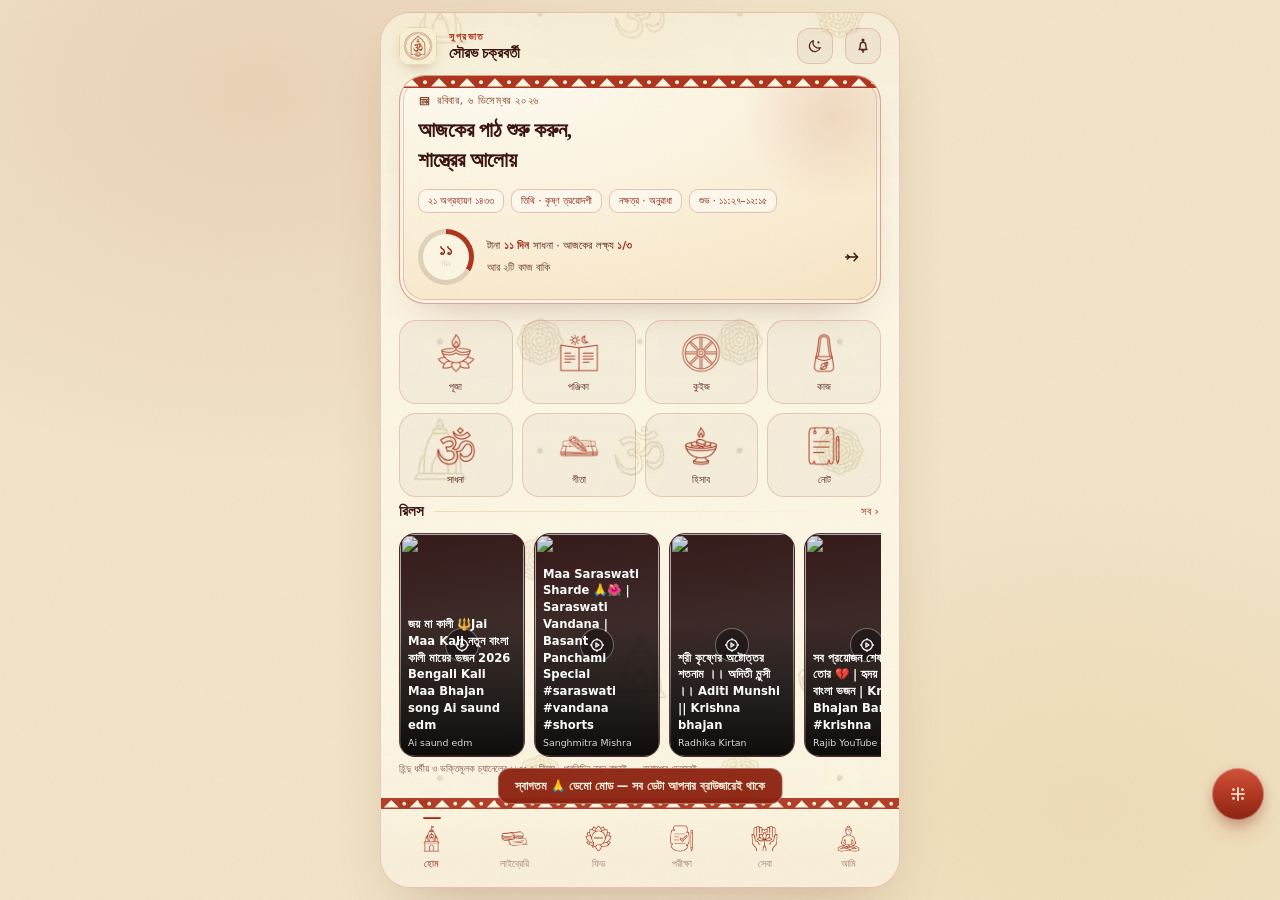
==== commit d9a5f523: "Add files via upload" ====
--- a/app/index.html
+++ b/app/index.html
@@ -10,7 +10,7 @@
 <link rel="icon" type="image/png" sizes="192x192" href="icons/icon-dark-192.png" media="(prefers-color-scheme: dark)"/>
 <link rel="apple-touch-icon" href="icons/icon-light-512.png"/>
 <link rel="manifest" href="manifest.webmanifest"/>
-<link rel="stylesheet" href="css/app.css?v=31"/>
+<link rel="stylesheet" href="css/app.css?v=40"/>
 </head>
 <body>
 <div class="grain" aria-hidden="true"></div>
@@ -33,8 +33,8 @@
     addEventListener('load', () => navigator.serviceWorker.register('sw.js').catch(() => {}));
   }
 </script>
-<script src="js/data.js?v=19"></script>
+<script src="js/data.js?v=23"></script>
 <script src="js/jyotish.js?v=2"></script>
-<script src="js/app.js?v=35"></script>
+<script src="js/app.js?v=47"></script>
 </body>
 </html>
--- a/app/css/app.css
+++ b/app/css/app.css
@@ -737,3 +737,142 @@
 .rp-acts .pact{background:rgba(255,255,255,.12);border:1px solid rgba(255,255,255,.22);color:#fff4e2}
 .rp-acts .pact.on{background:rgba(215,169,79,.85);color:#2a0b0d;border-color:transparent}
 html[data-theme="light"] .reelplayer{color:#fff6e8}
+
+/* ===== ইউটিউব রিলস (বাংলা পঞ্জিকা) — থাম্বনেইল রেল ও গ্রিড ===== */
+.reelrail{display:flex; gap:9px; overflow-x:auto; padding:2px 0 8px; scroll-snap-type:x mandatory; scrollbar-width:none}
+.reelrail::-webkit-scrollbar{display:none}
+.reelrail .reel{flex:0 0 126px; aspect-ratio:9/16; scroll-snap-align:start}
+.reel .rthumb{position:absolute; inset:0; width:100%; height:100%; object-fit:cover; opacity:.95}
+.reel .rbgtint{position:absolute; inset:0; background:linear-gradient(180deg, rgba(0,0,0,.05) 40%, rgba(0,0,0,.82) 100%)}
+.reel .rl-txt{left:8px; right:8px; bottom:8px; z-index:2}
+html[data-theme="light"] .reel{color:#fff}
+.rvp{position:relative; width:100%; aspect-ratio:9/16; max-height:74vh; border-radius:16px; overflow:hidden; background:#0a0705; border:1px solid var(--card-border)}
+.rvp iframe{position:absolute; inset:0; width:100%; height:100%; border:0}
+.rvp .ph{position:absolute; inset:0; display:grid; place-items:center; text-align:center; padding:20px; font-size:12px; color:#e8dcc8}
+.rgrid{display:grid; grid-template-columns:1fr 1fr 1fr; gap:8px}
+.rgrid .reel{aspect-ratio:9/16}
+@media (min-width:520px){.rgrid{grid-template-columns:1fr 1fr 1fr 1fr}}
+
+/* ===== রিলস ফিড: স্ন্যাপ-স্ক্রল (উপর-নিচ সোয়াইপ) ===== */
+.rfeed{height:calc(100vh - 196px); min-height:420px; overflow-y:auto; scroll-snap-type:y mandatory;
+  overscroll-behavior:contain; scrollbar-width:none; border-radius:16px; position:relative}
+.rfeed::-webkit-scrollbar{display:none}
+.rsec{height:100%; scroll-snap-align:start; scroll-snap-stop:always; position:relative;
+  display:flex; flex-direction:column; gap:9px; padding-bottom:4px}
+.rsec .rvp{flex:1 1 auto; min-height:0; max-height:none; border-radius:14px}
+.rsec .rthumb{position:absolute; inset:0; width:100%; height:100%; object-fit:cover; opacity:.95}
+.rsec .rshade{position:absolute; inset:0; background:linear-gradient(180deg,rgba(0,0,0,.05) 45%,rgba(0,0,0,.78))}
+.rplay{position:absolute; left:50%; top:50%; transform:translate(-50%,-50%); width:56px; height:56px;
+  border-radius:50%; border:1px solid rgba(255,255,255,.5); background:rgba(0,0,0,.42); color:#fff;
+  display:grid; place-items:center; cursor:pointer; backdrop-filter:blur(2px)}
+.rplay:active{transform:translate(-50%,-50%) scale(.94)}
+.rsec .rvp iframe{position:absolute; inset:0; width:100%; height:100%; border:0}
+.rmeta{padding:2px 2px 0}
+.rmeta .rt{font-size:12.8px; font-weight:600; line-height:1.5}
+.rmeta .rc{font-size:10.5px; opacity:.72; margin-top:3px}
+.racts{display:flex; gap:6px; flex-wrap:wrap; margin-top:8px}
+.ract{font-size:10.5px; font-weight:600; padding:7px 10px; border-radius:999px; cursor:pointer;
+  border:1px solid var(--card-border); background:var(--chip-bg); color:inherit; text-decoration:none; font-family:inherit}
+.ract.on{background:rgba(99,181,140,.18); border-color:rgba(99,181,140,.45)}
+.rfeed .rhead{display:flex; align-items:center; justify-content:space-between; gap:8px; padding:0 2px 8px}
+
+/* ============ অডিও প্লেয়ার — বড় কার্ড (v40) ============ */
+.apl{position:relative; overflow:hidden; border-radius:var(--r-lg); padding:15px 14px 12px; margin:0 0 14px;
+  background:var(--surface-2); border:1px solid var(--card-border-strong);
+  box-shadow:0 22px 46px -26px rgba(0,0,0,.78), var(--inner-top)}
+.apl-glow{position:absolute; left:-14%; right:-14%; top:-70px; height:200px; background-size:cover; background-position:center 22%;
+  filter:blur(30px) saturate(1.25); opacity:.30; pointer-events:none}
+.apl-glow::after{content:""; position:absolute; inset:0;
+  background:linear-gradient(180deg, rgba(0,0,0,0) 0%, var(--surface-2) 82%)}
+html[data-theme="light"] .apl-glow{opacity:.20}
+.apl-top{position:relative; display:flex; align-items:center; gap:12px}
+.apl-art{position:relative; flex:0 0 auto; width:58px; height:58px; border-radius:15px; overflow:hidden;
+  box-shadow:0 10px 22px -12px rgba(0,0,0,.85), 0 0 0 1px rgba(215,169,79,.38)}
+.apl-art img{width:100%; height:100%; object-fit:cover; display:block}
+.apl-eq{position:absolute; left:0; right:0; bottom:0; height:17px; display:none; align-items:flex-end; justify-content:center;
+  gap:2px; padding-bottom:3px; background:linear-gradient(180deg, transparent, rgba(0,0,0,.7))}
+.apl.playing .apl-eq{display:flex}
+.apl-eq i{width:2.5px; height:10px; background:var(--gold-200,#f5e0ac); border-radius:2px; animation:apEq .9s ease-in-out infinite}
+.apl-eq i:nth-child(1){animation-delay:-.1s}
+.apl-eq i:nth-child(2){animation-delay:-.45s}
+.apl-eq i:nth-child(3){animation-delay:-.25s}
+.apl-eq i:nth-child(4){animation-delay:-.6s}
+.apl-eq i:nth-child(5){animation-delay:-.35s}
+@keyframes apEq{0%,100%{transform:scaleY(.35)}50%{transform:scaleY(1)}}
+.apl-meta{flex:1 1 auto; min-width:0}
+.apl-kicker{font-size:9.2px; letter-spacing:.16em; text-transform:uppercase; color:var(--gold-300); opacity:.92; font-weight:700}
+.apl-title{font-family:var(--f-dis); font-size:1.03rem; line-height:1.45; margin-top:3px; font-weight:600}
+.apl-sub{font-size:10.4px; color:var(--ink-3); margin-top:4px; display:flex; align-items:center; gap:7px; flex-wrap:wrap}
+.apl-dot{width:5px; height:5px; border-radius:50%; background:var(--ok,#63b58c); box-shadow:0 0 0 3px rgba(99,181,140,.16); display:none}
+.apl.playing .apl-dot{display:inline-block; animation:apPulse 1.6s ease-in-out infinite}
+@keyframes apPulse{0%,100%{opacity:.5}50%{opacity:1}}
+.apl-play{flex:0 0 auto; width:56px; height:56px; border-radius:50%; border:0; cursor:pointer; font-size:18px;
+  background:var(--gold-fill); color:#2a0b0d; display:grid; place-items:center; font-family:inherit;
+  box-shadow:0 14px 26px -14px rgba(215,169,79,.95), 0 4px 12px rgba(0,0,0,.42); transition:transform .14s, box-shadow .2s}
+.apl-play:hover{box-shadow:0 16px 30px -13px rgba(215,169,79,1), 0 4px 12px rgba(0,0,0,.42)}
+.apl-play:active{transform:scale(.93)}
+html[data-theme="light"] .apl-play{color:#fff8ec}
+.apl-seek{position:relative; margin:14px 0 0}
+.apl-time{display:flex; justify-content:space-between; font-size:10.2px; color:var(--ink-3);
+  font-variant-numeric:tabular-nums; margin-top:3px; letter-spacing:.02em}
+.apl-ctl{display:flex; align-items:center; gap:7px; margin-top:13px}
+.apl-btn{flex:1 1 0; height:40px; border-radius:13px; border:1px solid var(--card-border); background:var(--chip-bg);
+  color:inherit; display:grid; place-items:center; cursor:pointer; font-size:12.5px; font-family:inherit;
+  transition:background .15s, transform .15s, border-color .15s; -webkit-tap-highlight-color:transparent}
+.apl-btn:hover{background:rgba(215,169,79,.12); border-color:var(--card-border-strong)}
+.apl-btn:active{transform:scale(.96)}
+.apl-btn b{font-size:9.2px; font-weight:700; margin:0 1px; letter-spacing:.02em}
+.apl-btn.speed{flex:0 0 auto; min-width:54px; font-size:11.4px; font-weight:700; color:var(--gold-300);
+  border-color:var(--card-border-strong); background:rgba(215,169,79,.10)}
+.apl-vol{display:flex; align-items:center; gap:9px; margin-top:12px; padding-top:11px; border-top:1px solid var(--hairline)}
+.apl-vico{font-size:13px; opacity:.8; flex:0 0 auto}
+.apl-vol a{margin-left:auto; font-size:10.6px; color:var(--gold-300); text-decoration:none; flex:0 0 auto;
+  border-bottom:1px dashed rgba(215,169,79,.4); padding-bottom:1px}
+
+/* রেঞ্জ (সিক + ভলিউম) — গোল্ড ফিল + নব */
+.aplrange{-webkit-appearance:none; appearance:none; width:100%; height:16px; background:transparent; cursor:pointer; display:block}
+.aplrange::-webkit-slider-runnable-track{height:5px; border-radius:99px;
+  background:linear-gradient(90deg, var(--gold-400) 0%, var(--gold-400) var(--p,0%), var(--track) var(--p,0%), var(--track) 100%)}
+.aplrange::-webkit-slider-thumb{-webkit-appearance:none; width:13px; height:13px; margin-top:-4px; border-radius:50%;
+  background:#fff8ec; box-shadow:0 0 0 3px rgba(215,169,79,.32), 0 2px 6px rgba(0,0,0,.45); transition:transform .12s}
+.aplrange:active::-webkit-slider-thumb{transform:scale(1.18)}
+.aplrange::-moz-range-track{height:5px; border-radius:99px; background:var(--track)}
+.aplrange::-moz-range-progress{height:5px; border-radius:99px; background:var(--gold-400)}
+.aplrange::-moz-range-thumb{width:13px; height:13px; border:0; border-radius:50%; background:#fff8ec;
+  box-shadow:0 0 0 3px rgba(215,169,79,.32)}
+.aplrange.sm{height:14px}
+.aplrange.sm::-webkit-slider-runnable-track{height:4px}
+.aplrange.sm::-webkit-slider-thumb{width:11px; height:11px; margin-top:-3.5px}
+.aplrange.sm::-moz-range-track, .aplrange.sm::-moz-range-progress{height:4px}
+.aplrange.sm::-moz-range-thumb{width:11px; height:11px}
+
+/* ============ মিনি-প্লেয়ার বার (সব পর্দায়) ============ */
+.apbar{position:fixed; left:0; right:0; bottom:calc(78px + env(safe-area-inset-bottom)); z-index:60; margin:0 10px;
+  background:var(--surface-1); border:1px solid var(--card-border-strong); border-radius:17px;
+  box-shadow:0 16px 34px -18px rgba(0,0,0,.8), var(--inner-top);
+  padding:9px 11px; display:none; align-items:center; gap:10px;
+  -webkit-backdrop-filter:blur(10px); backdrop-filter:blur(10px)}
+.apbar.on{display:flex}
+.apbar img{width:38px; height:38px; border-radius:9px; object-fit:cover; flex:0 0 auto; box-shadow:0 0 0 1px rgba(215,169,79,.35)}
+.apbar .apinfo{flex:1 1 auto; min-width:0}
+.apbar .apt{font-size:11.6px; font-weight:600; white-space:nowrap; overflow:hidden; text-overflow:ellipsis}
+.apbar .aps{font-size:9.6px; color:var(--ink-3); margin-top:2px; font-variant-numeric:tabular-nums}
+.apbar .apbtn{width:34px; height:34px; border-radius:50%; border:1px solid var(--card-border); background:var(--chip-bg);
+  color:inherit; display:grid; place-items:center; cursor:pointer; flex:0 0 auto; font-size:13px; font-family:inherit}
+.apbar .apbtn.main{background:var(--gold-fill); color:#2a0b0d; border-color:transparent;
+  box-shadow:0 8px 18px -10px rgba(215,169,79,.95)}
+html[data-theme="light"] .apbar .apbtn.main{color:#fff8ec}
+.apseek{position:absolute; left:0; right:0; top:-3px; height:3px; background:var(--track); border-radius:3px; overflow:hidden}
+.apseek i{display:block; height:100%; width:0%; background:var(--gold-400); transition:width .3s linear}
+
+/* পুরোনো ক্লাস — অন্যত্র ব্যবহার হলে অটুট থাকুক */
+.apcard{display:flex; flex-direction:column; gap:10px}
+.apcard .aprow{display:flex; align-items:center; gap:10px}
+.aprange{width:100%; accent-color:#d7a94f}
+.apbig{width:50px; height:50px; border-radius:50%; border:0; background:var(--gold-400); color:#2a0b0d; font-size:17px;
+  display:grid; place-items:center; cursor:pointer; flex:0 0 auto}
+.apmini{width:36px; height:36px; border-radius:50%; border:1px solid var(--card-border); background:transparent; color:inherit;
+  display:grid; place-items:center; cursor:pointer; flex:0 0 auto; font-size:12px}
+.aptime{font-size:10px; opacity:.72; font-variant-numeric:tabular-nums}
+
+.has-audio .notefab{bottom:calc(146px + env(safe-area-inset-bottom))}
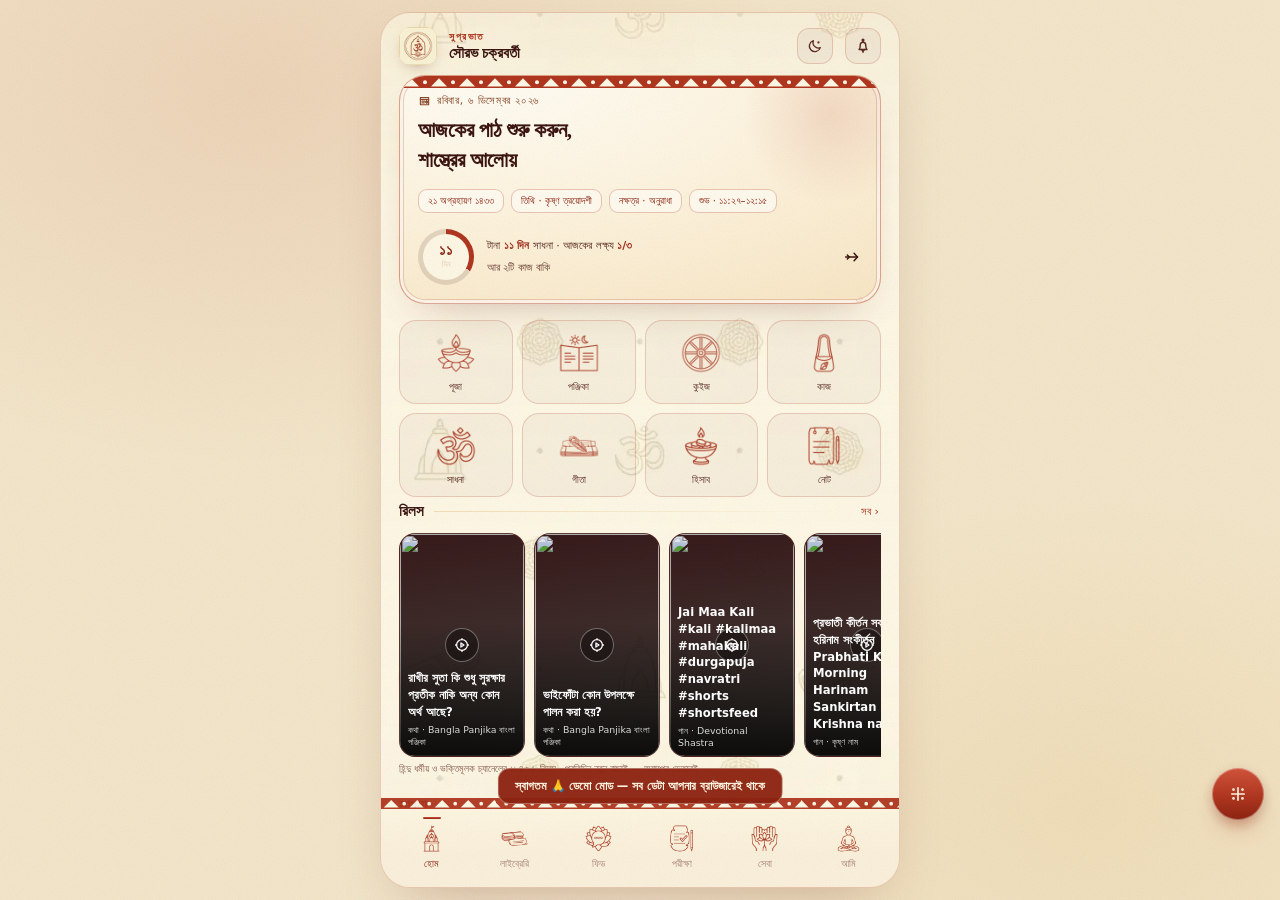
==== commit 302a345d: "Add files via upload" ====
--- a/app/index.html
+++ b/app/index.html
@@ -33,8 +33,8 @@
     addEventListener('load', () => navigator.serviceWorker.register('sw.js').catch(() => {}));
   }
 </script>
-<script src="js/data.js?v=23"></script>
+<script src="js/data.js?v=24"></script>
 <script src="js/jyotish.js?v=2"></script>
-<script src="js/app.js?v=47"></script>
+<script src="js/app.js?v=49"></script>
 </body>
 </html>
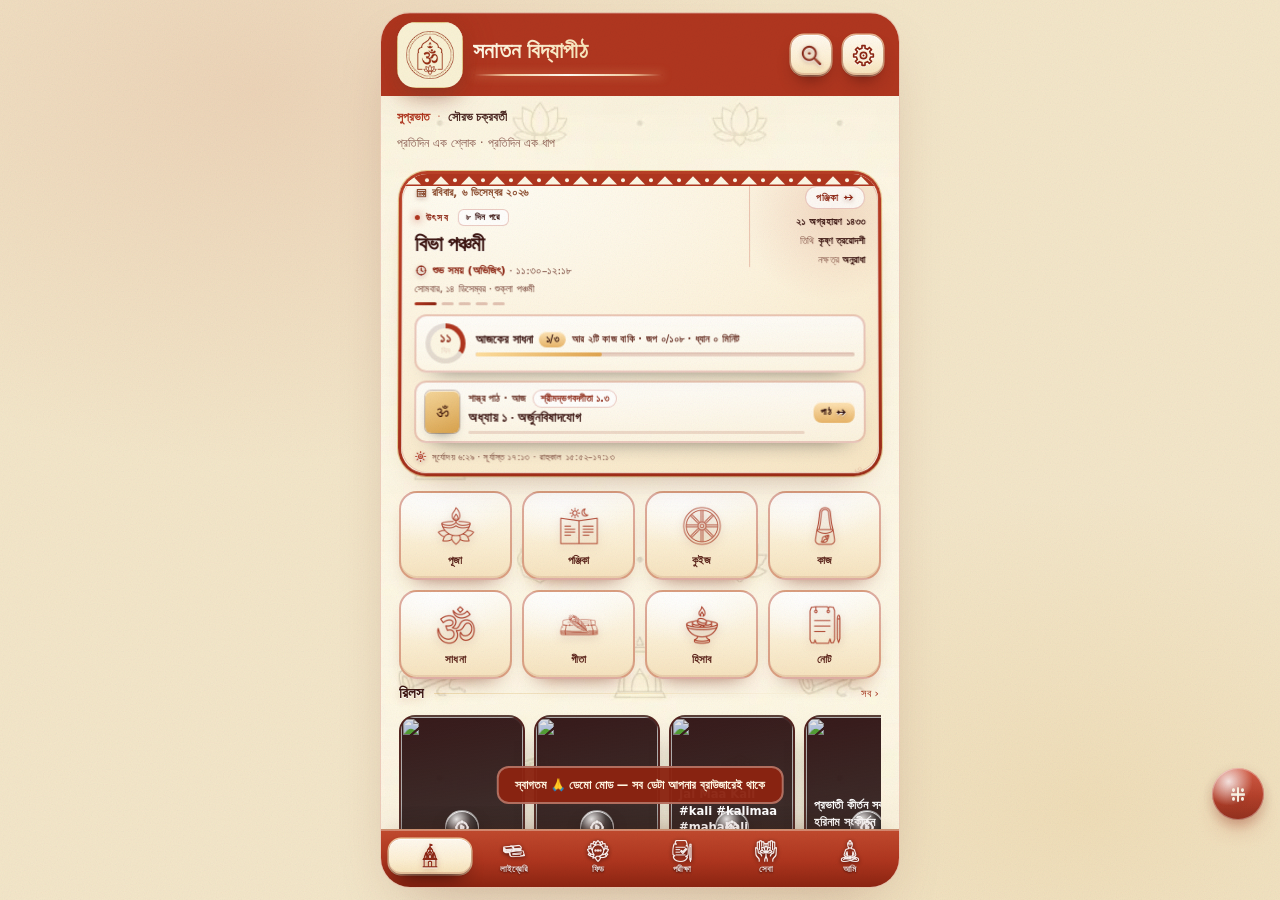
==== commit 56c408ec: "Add files via upload" ====
--- a/app/index.html
+++ b/app/index.html
@@ -10,7 +10,7 @@
 <link rel="icon" type="image/png" sizes="192x192" href="icons/icon-dark-192.png" media="(prefers-color-scheme: dark)"/>
 <link rel="apple-touch-icon" href="icons/icon-light-512.png"/>
 <link rel="manifest" href="manifest.webmanifest"/>
-<link rel="stylesheet" href="css/app.css?v=40"/>
+<link rel="stylesheet" href="css/app.css?v=80"/>
 </head>
 <body>
 <div class="grain" aria-hidden="true"></div>
@@ -28,13 +28,25 @@
 <script src="js/gita-katha.js?v=29"></script>
 <script src="js/gita-speaker.js?v=1"></script>
 <script>
-  /* অফলাইন: service worker */
+  /* অফলাইন: service worker — নতুন সংস্করণ এলে নিজে থেকেই রিফ্রেশ */
   if ('serviceWorker' in navigator && /^https?:/.test(location.protocol)) {
-    addEventListener('load', () => navigator.serviceWorker.register('sw.js').catch(() => {}));
+    addEventListener('load', () => {
+      navigator.serviceWorker.register('sw.js').then(reg => {
+        reg.update().catch(() => {});
+        setInterval(() => reg.update().catch(() => {}), 60 * 1000);
+      }).catch(() => {});
+    });
+    let _swReload = false;
+    navigator.serviceWorker.addEventListener('controllerchange', () => {
+      if (_swReload) return;
+      _swReload = true;
+      if (document.visibilityState === 'visible') location.reload();
+    });
   }
 </script>
 <script src="js/data.js?v=24"></script>
 <script src="js/jyotish.js?v=2"></script>
-<script src="js/app.js?v=49"></script>
+<script src="js/puja-darpana.js?v=75"></script>
+<script src="js/app.js?v=80"></script>
 </body>
 </html>
--- a/app/css/app.css
+++ b/app/css/app.css
@@ -876,3 +876,2681 @@
 .aptime{font-size:10px; opacity:.72; font-variant-numeric:tabular-nums}
 
 .has-audio .notefab{bottom:calc(146px + env(safe-area-inset-bottom))}
+
+/* ==========================================================
+   3D লেয়ার (v41) — গভীরতা · বেভেল · স্পেকুলার হাইলাইট
+   পুরো অ্যাপ: হিরো → সেকশন → কার্ড → চিপ → বাটন → ট্যাববার → প্লেয়ার
+   ========================================================== */
+:root{
+  --r3-hi: rgba(255,255,255,.17);
+  --r3-hi-2: rgba(255,255,255,.07);
+  --r3-lo: rgba(0,0,0,.42);
+  --r3-shadow: 0 1px 1px rgba(0,0,0,.35), 0 8px 18px -10px rgba(0,0,0,.85), 0 22px 44px -30px rgba(0,0,0,.95);
+  --r3-shadow-lg: 0 2px 2px rgba(0,0,0,.3), 0 14px 30px -14px rgba(0,0,0,.9), 0 34px 60px -38px rgba(0,0,0,1);
+  --r3-inset: inset 0 2px 5px rgba(0,0,0,.45), inset 0 -1px 0 rgba(255,255,255,.07);
+  --r3-gloss: linear-gradient(180deg, rgba(255,255,255,.16) 0%, rgba(255,255,255,.045) 34%, rgba(255,255,255,0) 64%);
+  --r3-top: rgba(255,255,255,.55);
+}
+html[data-theme="light"]{
+  --r3-hi: rgba(255,255,255,.9);
+  --r3-hi-2: rgba(255,255,255,.5);
+  --r3-lo: rgba(120,60,40,.16);
+  --r3-shadow: 0 1px 1px rgba(120,60,40,.14), 0 8px 16px -10px rgba(120,60,40,.34), 0 20px 36px -26px rgba(120,60,40,.40);
+  --r3-shadow-lg: 0 2px 2px rgba(120,60,40,.12), 0 14px 26px -14px rgba(120,60,40,.34), 0 30px 52px -34px rgba(120,60,40,.45);
+  --r3-inset: inset 0 2px 5px rgba(120,60,40,.18), inset 0 -1px 0 rgba(255,255,255,.8);
+  --r3-gloss: linear-gradient(180deg, rgba(255,255,255,.9) 0%, rgba(255,255,255,.28) 38%, rgba(255,255,255,0) 66%);
+  --r3-top: rgba(255,255,255,.95);
+}
+
+/* ---------- কার্ড: ভাসমান প্লেট ---------- */
+.card{
+  box-shadow: var(--r3-shadow), inset 0 1px 0 var(--r3-hi), inset 0 -1px 0 var(--r3-lo);
+  background-image: var(--r3-gloss), var(--surface-1);
+  transition: transform .16s ease, box-shadow .2s ease;
+}
+.card.oath{box-shadow: var(--r3-shadow), inset 0 0 0 1px rgba(215,169,79,.16), inset 0 1px 0 var(--r3-hi)}
+.rowcard:active{transform: translateY(1px) scale(.995)}
+@media (hover:hover){ .rowcard:hover{transform: translateY(-2px); box-shadow: var(--r3-shadow-lg), inset 0 1px 0 var(--r3-hi)} }
+
+/* ---------- হিরো: সামান্য 3D ঢাল ---------- */
+.hero{
+  transform: perspective(1100px) rotateX(.9deg);
+  transform-origin: 50% 0;
+  box-shadow: var(--r3-shadow-lg), inset 0 1px 0 var(--r3-hi), inset 0 -2px 0 var(--r3-lo);
+}
+.sevaband{
+  box-shadow: var(--r3-shadow), inset 0 1px 0 rgba(255,255,255,.20), inset 0 -2px 0 rgba(0,0,0,.35);
+  background-image: var(--r3-gloss), linear-gradient(115deg,#472c0e 0%, #2f1d07 70%);
+  transition: transform .16s ease, box-shadow .2s ease;
+}
+html[data-theme="light"] .sevaband{background-image: var(--r3-gloss), linear-gradient(115deg,#fdf2d8 0%, #f8e7c6 70%)}
+.sevaband:active{transform: translateY(1px)}
+
+/* ---------- সেকশন শিরোনাম ---------- */
+.sect h4{text-shadow: 0 1px 0 rgba(0,0,0,.55), 0 6px 14px rgba(0,0,0,.5)}
+html[data-theme="light"] .sect h4{text-shadow: 0 1px 0 rgba(255,255,255,.9), 0 4px 10px rgba(120,60,40,.18)}
+.sect .line{height:1px; box-shadow: 0 1px 0 rgba(255,255,255,.05)}
+
+/* ---------- বাটন: উঁচু কী (keycap) ---------- */
+.btn{
+  box-shadow: inset 0 1px 0 var(--r3-hi), inset 0 -2px 0 var(--r3-lo), 0 6px 14px -8px rgba(0,0,0,.9);
+  transition: transform .11s ease, box-shadow .16s ease, filter .16s;
+}
+.btn:active{
+  transform: translateY(2px) scale(.996);
+  box-shadow: inset 0 3px 7px rgba(0,0,0,.5), inset 0 -1px 0 rgba(255,255,255,.05), 0 2px 5px -3px rgba(0,0,0,.8);
+}
+.btn.gold{
+  box-shadow: inset 0 1px 0 var(--r3-top), inset 0 -3px 0 rgba(120,80,10,.55),
+              0 10px 20px -12px rgba(215,169,79,.95), 0 18px 34px -24px rgba(0,0,0,.95);
+  background-image: radial-gradient(120% 80% at 30% 0%, rgba(255,255,255,.5), rgba(255,255,255,0) 60%), var(--gold-fill);
+}
+.btn.gold:active{
+  box-shadow: inset 0 3px 8px rgba(120,70,10,.6), inset 0 -1px 0 rgba(255,255,255,.35), 0 3px 8px -5px rgba(215,169,79,.9);
+}
+.btn.ghost{box-shadow: inset 0 1px 0 var(--r3-hi-2), inset 0 -2px 0 var(--r3-lo), 0 5px 12px -8px rgba(0,0,0,.85)}
+
+/* ---------- চিপ / পিল ---------- */
+.chip{
+  box-shadow: inset 0 1px 0 var(--r3-hi-2), inset 0 -1px 0 var(--r3-lo), 0 4px 10px -7px rgba(0,0,0,.9);
+  transition: transform .12s ease, box-shadow .16s ease;
+}
+.chip:active{transform: translateY(1.5px)}
+.chip.on{
+  box-shadow: inset 0 1px 0 rgba(255,255,255,.42), inset 0 -2px 0 rgba(0,0,0,.28),
+              0 0 0 1px rgba(215,169,79,.45), 0 8px 18px -12px rgba(215,169,79,.95);
+}
+.pill{box-shadow: inset 0 1px 0 rgba(255,255,255,.14), 0 3px 8px -6px rgba(0,0,0,.7)}
+
+/* ---------- সেগমেন্ট: ভেতরে চাপা ট্র্যাক ---------- */
+.segment{box-shadow: var(--r3-inset)}
+.segment button{transition: transform .12s ease, box-shadow .16s ease}
+.segment button.on{
+  box-shadow: inset 0 1px 0 rgba(255,255,255,.45), inset 0 -2px 0 rgba(0,0,0,.25),
+             0 0 0 1px rgba(215,169,79,.30), 0 6px 14px -10px rgba(0,0,0,.9);
+}
+
+/* ---------- সার্চ: ভেতরে ঢোকা ---------- */
+.search{box-shadow: var(--r3-inset); background-image: linear-gradient(180deg, rgba(0,0,0,.16), rgba(0,0,0,.02))}
+html[data-theme="light"] .search{background-image: linear-gradient(180deg, rgba(120,60,40,.07), rgba(255,255,255,.35))}
+
+/* ---------- তারিখ-টাইল ---------- */
+.datebox{
+  box-shadow: inset 0 1px 0 var(--r3-hi), inset 0 -2px 0 var(--r3-lo), 0 5px 12px -8px rgba(0,0,0,.9);
+  background-image: var(--r3-gloss), linear-gradient(180deg,#561318,#320a0d);
+}
+html[data-theme="light"] .datebox{background-image: var(--r3-gloss), linear-gradient(180deg,#fdf1d8,#f4e2c2)}
+
+/* ---------- অ্যাপবার / ট্যাববার: 3D ডক ---------- */
+.appbar{box-shadow: 0 1px 0 rgba(255,255,255,.05) inset, 0 10px 24px -22px rgba(0,0,0,1)}
+.tabbar{
+  box-shadow: 0 -1px 0 rgba(255,255,255,.07) inset, 0 -1px 0 rgba(215,169,79,.18),
+              0 -16px 34px -20px rgba(0,0,0,.95);
+}
+.tab{transition: transform .14s ease, color .18s ease}
+.tab.on{transform: translateY(-2px)}
+.tab.on .ind{opacity:1; box-shadow: 0 0 12px rgba(215,169,79,.8)}
+.tab:active{transform: translateY(0) scale(.96)}
+
+/* ---------- ভাসমান + বাটন: 3D গোলক ---------- */
+.notefab{
+  background-image: radial-gradient(circle at 32% 26%, rgba(255,255,255,.85), rgba(255,255,255,.05) 46%), var(--gold-fill);
+  box-shadow: inset 0 2px 0 rgba(255,255,255,.5), inset 0 -8px 16px rgba(120,70,10,.5),
+              0 14px 28px -12px rgba(215,169,79,.95), 0 22px 40px -26px rgba(0,0,0,.95);
+  transition: transform .15s ease, box-shadow .2s ease;
+}
+.notefab:active{transform: translateY(2px) scale(.96)}
+
+/* ---------- ریলস ---------- */
+.reel{
+  box-shadow: 0 10px 24px -16px rgba(0,0,0,.95), inset 0 0 0 1px rgba(255,255,255,.07);
+  transition: transform .16s ease, box-shadow .2s ease;
+}
+.reel:active{transform: translateY(1px) scale(.994)}
+.rsec .rvp{
+  box-shadow: inset 0 0 0 1px rgba(255,255,255,.08), inset 0 40px 60px -50px rgba(0,0,0,.9),
+              0 24px 48px -30px rgba(0,0,0,1);
+  border-radius: 18px;
+}
+.rsec .rmeta .ract{
+  box-shadow: inset 0 1px 0 var(--r3-hi-2), inset 0 -1px 0 var(--r3-lo), 0 4px 10px -7px rgba(0,0,0,.9);
+}
+
+/* ---------- গ্রন্থ-মলাট ---------- */
+.book, .cover{
+  box-shadow: 0 18px 34px -20px rgba(0,0,0,.95), inset -7px 0 14px -9px rgba(0,0,0,.75),
+              inset 0 1px 0 rgba(255,255,255,.14);
+}
+
+/* ---------- অডিও প্লেয়ার: উঁচু প্যানেল + গোলক বাটন ---------- */
+.apl{
+  box-shadow: inset 0 1px 0 var(--r3-hi), inset 0 -2px 0 var(--r3-lo),
+              0 26px 54px -30px rgba(0,0,0,.95), 0 12px 24px -18px rgba(0,0,0,.9);
+  transform: perspective(1200px) rotateX(.7deg);
+  transform-origin: 50% 0;
+}
+.apl-play{
+  background-image: radial-gradient(circle at 34% 26%, rgba(255,255,255,.8), rgba(255,255,255,.04) 44%), var(--gold-fill);
+  box-shadow: inset 0 2px 0 rgba(255,255,255,.5), inset 0 -7px 14px rgba(120,70,10,.5),
+              0 14px 26px -12px rgba(215,169,79,.95), 0 0 0 1px rgba(215,169,79,.32);
+}
+.apl-btn{
+  box-shadow: inset 0 1px 0 var(--r3-hi), inset 0 -2px 0 var(--r3-lo), 0 4px 10px -7px rgba(0,0,0,.9);
+}
+.apl-btn:active{transform: translateY(1.5px); box-shadow: inset 0 3px 7px rgba(0,0,0,.5), inset 0 -1px 0 rgba(255,255,255,.05)}
+.apl-art{box-shadow: 0 12px 24px -14px rgba(0,0,0,.95), 0 0 0 1px rgba(215,169,79,.42), inset 0 1px 0 rgba(255,255,255,.25)}
+.aplrange::-webkit-slider-thumb{
+  background: radial-gradient(circle at 35% 30%, #fff 0%, #f0e2c4 55%, #b89a63 100%);
+  box-shadow: 0 0 0 3px rgba(215,169,79,.28), 0 3px 8px rgba(0,0,0,.55);
+}
+.aplrange::-moz-range-thumb{background: radial-gradient(circle at 35% 30%, #fff 0%, #f0e2c4 55%, #b89a63 100%)}
+.aplrange::-webkit-slider-runnable-track{box-shadow: inset 0 1px 3px rgba(0,0,0,.55)}
+.apbar{
+  box-shadow: inset 0 1px 0 var(--r3-hi), inset 0 -2px 0 var(--r3-lo),
+              0 18px 36px -20px rgba(0,0,0,.95), 0 6px 14px -10px rgba(0,0,0,.85);
+}
+.apbar .apbtn{box-shadow: inset 0 1px 0 var(--r3-hi-2), inset 0 -1px 0 var(--r3-lo), 0 3px 8px -6px rgba(0,0,0,.9)}
+
+/* ---------- প্রগ্রেস-বার ---------- */
+.bar{box-shadow: inset 0 2px 4px rgba(0,0,0,.5)}
+html[data-theme="light"] .bar{box-shadow: inset 0 2px 4px rgba(120,60,40,.25)}
+.bar > i, .bar > span{box-shadow: 0 0 10px rgba(215,169,79,.55)}
+
+/* ---------- গতি-সংবেদনশীলদের জন্য শান্ত সংস্করণ ---------- */
+@media (prefers-reduced-motion: reduce){
+  .hero, .apl{transform:none}
+  .card, .btn, .chip, .tab, .notefab, .reel{transition:none}
+}
+
+/* ---------- বাকি ইন্টার‌অ্যাকটিভ টাইল (কুইজ অপশন, জপা-বাটন, ক্যালেন্ডার) ---------- */
+.opt{
+  box-shadow: inset 0 1px 0 var(--r3-hi-2), inset 0 -1px 0 var(--r3-lo), 0 5px 12px -9px rgba(0,0,0,.9);
+  transition: transform .12s ease, box-shadow .16s ease, border-color .16s;
+}
+.opt:active{transform: translateY(1px)}
+.opt.sel{box-shadow: inset 0 1px 0 rgba(255,255,255,.32), 0 0 0 1px rgba(215,169,79,.35), 0 8px 18px -12px rgba(215,169,79,.9)}
+.japa-btn{
+  box-shadow: inset 0 2px 0 rgba(255,255,255,.5), inset 0 -12px 24px rgba(120,70,10,.45),
+              0 18px 36px -18px rgba(215,169,79,.9), 0 30px 60px -40px rgba(0,0,0,.95);
+}
+.bn-day{
+  box-shadow: inset 0 1px 0 var(--r3-hi-2), inset 0 -1px 0 var(--r3-lo), 0 4px 10px -8px rgba(0,0,0,.85);
+}
+.bn-day.now{box-shadow: inset 0 1px 0 rgba(255,255,255,.45), 0 0 0 1px rgba(215,169,79,.5), 0 10px 22px -14px rgba(215,169,79,.95)}
+
+/* ==========================================================
+   ৩ডি আইকন লেয়ার (v43) — এমবস · কয়েন-প্লেট · আভা
+   ========================================================== */
+/* ১. রেখা-আইকনে এমবস: উপরে আলো, নিচে ছায়া (stroke বদলায় না, তাই কখনো অদৃশ্য হবে না) */
+.ico{
+  filter: drop-shadow(0 1px 0 rgba(255,255,255,.26)) drop-shadow(0 2px 3px rgba(0,0,0,.55));
+  transition: transform .16s cubic-bezier(.2,.8,.2,1), filter .18s ease;
+}
+html[data-theme="light"] .ico{
+  filter: drop-shadow(0 1px 0 rgba(255,255,255,.98)) drop-shadow(0 2px 2px rgba(120,60,40,.32));
+}
+.ico.sm, .ico.xs{ filter: drop-shadow(0 1px 0 rgba(255,255,255,.22)) drop-shadow(0 1px 2px rgba(0,0,0,.5)) }
+html[data-theme="light"] .ico.sm, html[data-theme="light"] .ico.xs{
+  filter: drop-shadow(0 1px 0 rgba(255,255,255,.98)) drop-shadow(0 1px 2px rgba(120,60,40,.28))
+}
+
+/* ২. আইকন-বাটন: উঁচু কয়েন */
+.iconbtn{
+  border-radius:13px;
+  background-image: radial-gradient(120% 120% at 30% 18%, rgba(255,255,255,.20), rgba(255,255,255,.02) 58%), var(--surface-2);
+  box-shadow: inset 0 1px 0 var(--r3-hi), inset 0 -2px 0 var(--r3-lo), 0 8px 18px -10px rgba(0,0,0,.9);
+  transition: transform .13s ease, box-shadow .18s ease;
+}
+.iconbtn:hover{transform: translateY(-1px); box-shadow: inset 0 1px 0 var(--r3-hi), inset 0 -2px 0 var(--r3-lo), 0 12px 22px -12px rgba(0,0,0,.95)}
+.iconbtn:active{
+  transform: translateY(1.5px) scale(.97);
+  box-shadow: inset 0 3px 7px rgba(0,0,0,.5), inset 0 -1px 0 rgba(255,255,255,.06);
+}
+html[data-theme="light"] .iconbtn{
+  background-image: radial-gradient(120% 120% at 30% 18%, rgba(255,255,255,.95), rgba(255,255,255,.25) 58%), var(--surface-2);
+}
+
+/* ৩. ট্যাব আইকন: ৩ডি, সক্রিয় হলে উপরে ওঠে + সোনালি আভা */
+.tab .aico{
+  filter: drop-shadow(0 2px 3px rgba(0,0,0,.6));
+  transition: transform .18s cubic-bezier(.2,.8,.2,1), filter .18s ease;
+}
+.tab.on .aico{
+  transform: translateY(-3px) scale(1.06);
+  filter: drop-shadow(0 4px 7px rgba(0,0,0,.55)) drop-shadow(0 0 9px rgba(215,169,79,.65));
+}
+.tab:active .aico{transform: translateY(1px) scale(.94)}
+.tab.on .ico{filter: drop-shadow(0 1px 0 rgba(255,255,255,.4)) drop-shadow(0 2px 4px rgba(0,0,0,.6)) drop-shadow(0 0 8px rgba(215,169,79,.7))}
+
+/* ৪. দ্রুত-কাজ ও গ্রন্থ-আইকন */
+.aico{filter: drop-shadow(0 3px 5px rgba(0,0,0,.45))}
+.qai{filter: drop-shadow(0 6px 10px rgba(0,0,0,.5))}
+html[data-theme="light"] .aico, html[data-theme="light"] .qai{filter: drop-shadow(0 3px 5px rgba(120,60,40,.35))}
+
+/* ৫. রিলস-প্লে ব্যাজ: কাচের গোলক */
+.reel .rl-ico{
+  background-image: radial-gradient(circle at 33% 26%, rgba(255,255,255,.92), rgba(255,255,255,.18) 44%, rgba(0,0,0,.38));
+  border-color: rgba(255,255,255,.5);
+  box-shadow: inset 0 1px 0 rgba(255,255,255,.85), inset 0 -4px 8px rgba(0,0,0,.35),
+              0 10px 20px -8px rgba(0,0,0,.9);
+}
+
+/* ৬. অ্যাভাটার / ব্র্যান্ড-চিহ্ন */
+.avatar, .av, .brandav{
+  box-shadow: inset 0 1px 0 rgba(255,255,255,.35), inset 0 -2px 0 rgba(0,0,0,.32),
+              0 8px 18px -10px rgba(0,0,0,.85);
+}
+
+/* ৭. সেকশন-আইকন ও ছোট প্রতীক */
+.sect .ico{filter: drop-shadow(0 1px 0 rgba(255,255,255,.3)) drop-shadow(0 3px 5px rgba(0,0,0,.5))}
+.cover .sym{text-shadow: 0 1px 0 rgba(255,255,255,.35), 0 3px 8px rgba(0,0,0,.6)}
+.datebox b{text-shadow: 0 1px 0 rgba(255,255,255,.28), 0 3px 6px rgba(0,0,0,.55)}
+html[data-theme="light"] .datebox b{text-shadow: 0 1px 0 rgba(255,255,255,.9), 0 2px 4px rgba(120,60,40,.25)}
+
+/* ৮. হোভার/চাপায় আইকনও সাড়া দেয় */
+.btn .ico, .chip .ico, .apl-btn .ico, .apbtn .ico{transition: transform .14s ease, filter .18s ease}
+.btn:active .ico, .chip:active .ico, .apl-btn:active .ico{transform: scale(.92)}
+@media (prefers-reduced-motion: reduce){
+  .ico, .tab .aico, .iconbtn, .aico{transition:none; transform:none}
+}
+
+/* ==========================================================
+   ব্র্যান্ড নাম — সনাতন বিদ্যাপীঠ (v44)
+   মেটালিক সোনালি গ্রেডিয়েন্ট · শিন-স্যুইপ · পাওয়ার-রিভিল · ৩ডি এমবস
+   ========================================================== */
+.brandwrap{position:relative; min-width:0}
+.brandname{
+  font-family:var(--f-dis), "Noto Serif Bengali", Georgia, serif;
+  font-weight:800;
+  font-size:23.5px;
+  line-height:1.28;
+  letter-spacing:.012em;
+  margin:0;
+  color:var(--gold-200);            /* ফলব্যাক (গ্রেডিয়েন্ট সাপোর্ট না থাকলে) */
+  white-space:nowrap;
+  animation:brandRise .85s cubic-bezier(.22,1,.3,1) both;
+}
+.brandsub{
+  display:flex; align-items:center; gap:6px; margin-top:3px; min-width:0;
+  animation:brandFade .9s ease .21s both;
+}
+.brandsub .who{font-size:9.4px; letter-spacing:1.5px}
+.brandsub .bdot{font-size:10px; color:var(--gold-400); opacity:.7}
+.brandsub .nm{font-size:12.4px; font-weight:700; margin:0; opacity:.92;
+  overflow:hidden; text-overflow:ellipsis; white-space:nowrap}
+.brandrule{
+  height:2px; margin-top:7px; border-radius:99px; width:100%; max-width:190px;
+  background:linear-gradient(90deg, transparent 0%, rgba(215,169,79,.75) 18%, rgba(255,247,226,.95) 50%, rgba(215,169,79,.75) 82%, transparent 100%);
+  background-size:200% 100%;
+  box-shadow:0 0 10px rgba(215,169,79,.55);
+  animation:brandRule 5.5s linear infinite, brandFade .9s ease .3s both;
+  transform-origin:left center;
+}
+
+/* সোনালি মেটালিক টেক্সট + শিন-স্যুইপ */
+@supports ((-webkit-background-clip:text) or (background-clip:text)){
+  .brandname{
+    background-image:linear-gradient(102deg,
+      #f9ecc9 0%, #d7a94f 18%, #fff8e6 34%, #e6c37b 48%,
+      #c2933a 64%, #f7e6bb 80%, #d7a94f 100%);
+    background-size:260% 100%;
+    background-position:0% 50%;
+    -webkit-background-clip:text;
+    background-clip:text;
+    -webkit-text-fill-color:transparent;
+    color:transparent;
+    filter:drop-shadow(0 1px 0 rgba(0,0,0,.45)) drop-shadow(0 6px 16px rgba(215,169,79,.38));
+    animation:brandRise .85s cubic-bezier(.22,1,.3,1) both,
+              brandSheen 7.5s linear 1.1s infinite,
+              brandGlow 7.5s ease-in-out 1.1s infinite;
+  }
+  html[data-theme="light"] .brandname{
+    background-image:linear-gradient(102deg,
+      #8c2411 0%, #b0361f 16%, #e0a34e 34%, #7a2a18 50%,
+      #c14a2e 66%, #d9a24a 82%, #8c2411 100%);
+    filter:drop-shadow(0 1px 0 rgba(255,255,255,.85)) drop-shadow(0 5px 12px rgba(120,60,40,.30));
+  }
+}
+
+/* পাওয়ার-রিভিল: নিচ থেকে উঠে আসে, ঝাপসা থেকে স্পষ্ট, চওড়া অক্ষর থেকে জমে বসে */
+@keyframes brandRise{
+  0%{opacity:0; transform:translateY(9px) scale(.965); letter-spacing:.16em; filter:blur(5px) brightness(1.5)}
+  55%{opacity:1; filter:blur(0) brightness(1.12)}
+  100%{opacity:1; transform:translateY(0) scale(1); letter-spacing:.012em; filter:blur(0) brightness(1)}
+}
+@keyframes brandFade{from{opacity:0; transform:translateY(4px)} to{opacity:1; transform:translateY(0)}}
+@keyframes brandSheen{
+  0%{background-position:0% 50%}
+  55%,100%{background-position:260% 50%}
+}
+@keyframes brandGlow{
+  0%,100%{filter:drop-shadow(0 1px 0 rgba(0,0,0,.45)) drop-shadow(0 6px 16px rgba(215,169,79,.30))}
+  46%{filter:drop-shadow(0 1px 0 rgba(0,0,0,.45)) drop-shadow(0 10px 24px rgba(232,194,116,.62))}
+}
+@keyframes brandRule{
+  0%{background-position:200% 0}
+  100%{background-position:-100% 0}
+}
+
+/* ছোট পর্দায় একটু ছোট, তবু বোল্ড */
+@media (max-width:360px){
+  .brandname{font-size:20.5px}
+  .brandrule{max-width:150px}
+}
+/* বড় পর্দায় আরও মহিমান্বিত */
+@media (min-width:521px){
+  .brandname{font-size:26px}
+}
+@media (prefers-reduced-motion: reduce){
+  .brandname, .brandsub, .brandrule{animation:none}
+}
+
+/* ==========================================================
+   হোম ব্র্যান্ড হেডার — লোগো বড় + নামের ওপরের অংশ কাটা বন্ধ (v45)
+   ========================================================== */
+/* বড়, স্পষ্ট লোগো (আইকন-টাইল) */
+.home-head{padding:16px 18px 12px; align-items:center; overflow:visible}
+.home-head .brandav{
+  width:58px; height:58px; border-radius:17px; flex:0 0 auto;
+  box-shadow:
+    inset 0 1px 0 rgba(255,255,255,.40), inset 0 -2px 0 rgba(0,0,0,.35),
+    0 12px 24px -12px rgba(0,0,0,.85), 0 0 0 1px rgba(215,169,79,.38),
+    0 0 26px -8px rgba(215,169,79,.55);
+  transition:transform .18s ease, box-shadow .2s ease;
+}
+html[data-theme="light"] .home-head .brandav{
+  box-shadow:
+    inset 0 1px 0 rgba(255,255,255,.95), inset 0 -2px 0 rgba(120,60,40,.18),
+    0 12px 22px -12px rgba(120,60,40,.45), 0 0 0 1px rgba(176,54,31,.30),
+    0 0 22px -10px rgba(176,54,31,.35);
+}
+.home-head .brandav:active{transform:translateY(1px) scale(.97)}
+
+/* ব্র্যান্ড নাম: যথেষ্ট শ্বাস-স্থান, লাইন-হাইট বড় — বেঙ্গলি মাত্রা আর কাটবে না */
+.brandwrap{overflow:visible; padding-top:2px}
+.brandname{
+  display:block;
+  line-height:1.62;
+  padding:2px 2px 0;
+  margin-top:-3px;          /* চোখে দেখতে সমান, কিন্তু গ্লিফের ওপরে জায়গা থাকছে */
+  overflow:visible;
+}
+.brandsub{margin-top:4px}
+.brandrule{margin-top:8px}
+
+@media (max-width:360px){
+  .home-head .brandav{width:50px; height:50px; border-radius:15px}
+  .brandname{line-height:1.55}
+}
+
+/* ==========================================================
+   হেডার নতুন বিন্যাস (v46)
+   • লোগোর বক্স বাদ — শুধু ওঁ-চিহ্ন, আরও বড়
+   • শুভেচ্ছা ও নাম — একই ফন্ট-সাইজ, নিজস্ব রঙ
+   • নিচে ঘুরতে থাকা বার্তা-লাইন (৩s · মাঝে ৫+৫s শিশু-শিক্ষা বার্তা)
+   ========================================================== */
+.home-head{
+  display:flex; flex-direction:column; gap:6px;
+  padding:16px 18px 12px; align-items:stretch; overflow:visible;
+}
+.hh-row{display:flex; align-items:center; gap:12px; min-width:0}
+
+/* লোগো: কোনো পটভূমি/বক্স নেই, শুধু সোনালি ওঁ-চিহ্ন — বড় ও উজ্জ্বল */
+.home-head .brandav{
+  width:66px; height:66px; border-radius:0; background:none; border:0;
+  object-fit:contain; flex:0 0 auto;
+  box-shadow:none;
+  filter: drop-shadow(0 7px 13px rgba(0,0,0,.55)) drop-shadow(0 0 18px rgba(215,169,79,.34));
+  animation: brandFloat 5.2s ease-in-out infinite;
+}
+html[data-theme="light"] .home-head .brandav{
+  filter: drop-shadow(0 5px 10px rgba(120,60,40,.32)) drop-shadow(0 0 14px rgba(176,54,31,.22));
+}
+.home-head .brandav:active{transform:translateY(1px) scale(.97)}
+@keyframes brandFloat{0%,100%{transform:translateY(0)} 50%{transform:translateY(-3px)}}
+
+/* শুভেচ্ছা · নাম — দুটোই এক মাপে, রঙ আগের মতোই */
+.brandsub{
+  display:flex; align-items:center; gap:7px; flex-wrap:wrap;
+  margin:2px 0 0; padding-left:2px;
+}
+.brandsub .who, .brandsub .nm{
+  font-size:12.3px; font-weight:700; line-height:1.5;
+  letter-spacing:0; text-transform:none;
+}
+.brandsub .who{color:var(--gold-400)}
+.brandsub .nm{color:var(--ink)}
+.brandsub .bdot{font-size:12.3px; line-height:1.5; color:var(--gold-400); opacity:.55}
+
+/* ঘুরতে থাকা বার্তা */
+.brandline{
+  min-height:2.9em; margin-top:1px; padding-left:2px;
+  font-size:12.4px; line-height:1.5; color:var(--ink-3);
+  transition: opacity .22s ease, transform .3s ease, filter .3s ease;
+}
+.brandline.out{opacity:0; transform:translateY(-5px); filter:blur(2.5px)}
+.brandline.in{animation: blIn .46s cubic-bezier(.22,1,.3,1) both}
+@keyframes blIn{from{opacity:0; transform:translateY(7px); filter:blur(3px)} to{opacity:1; transform:none; filter:none}}
+.brandline.promo{color:var(--gold-300); font-weight:700}
+html[data-theme="light"] .brandline.promo{color:#8c2411}
+
+@media (max-width:360px){
+  .home-head .brandav{width:56px; height:56px}
+  .brandline{font-size:11.8px}
+  .brandsub .who, .brandsub .nm{font-size:11.6px}
+}
+@media (prefers-reduced-motion: reduce){
+  .home-head .brandav{animation:none}
+  .brandline, .brandline.in{transition:none; animation:none}
+}
+
+/* ==========================================================
+   লোগো ফেরত — আসল ব্র্যান্ড-আইকন (টাইল-সহ) · বড় · ৩ডি (v47)
+   ========================================================== */
+.home-head .brandav{
+  width:66px; height:66px; border-radius:19px;
+  object-fit:cover; background:transparent; border:0;
+  box-shadow:
+    inset 0 1px 0 rgba(255,255,255,.35),
+    0 1px 1px rgba(0,0,0,.45),
+    0 12px 24px -12px rgba(0,0,0,.85),
+    0 0 0 1px rgba(215,169,79,.40),
+    0 0 26px -10px rgba(215,169,79,.55);
+  filter:none;
+  animation: brandFloat 5.2s ease-in-out infinite;
+}
+html[data-theme="light"] .home-head .brandav{
+  box-shadow:
+    inset 0 1px 0 rgba(255,255,255,.95),
+    0 1px 1px rgba(120,60,40,.20),
+    0 12px 22px -12px rgba(120,60,40,.45),
+    0 0 0 1px rgba(176,54,31,.32),
+    0 0 22px -10px rgba(176,54,31,.35);
+}
+.home-head .brandav:active{transform:translateY(1px) scale(.97)}
+@media (max-width:360px){ .home-head .brandav{width:56px; height:56px; border-radius:16px} }
+
+/* ==========================================================
+   হেডারের থিম-অনুযায়ী পটভূমি (v48)
+   ডার্ক → গভীর ওয়াইন প্যানেল · লাইট → বালু-ক্রিম প্যানেল
+   ========================================================== */
+:root{
+  --head-c1:#300a0d; --head-c2:#1b0406;
+  --head-line: rgba(215,169,79,.26);
+  --head-glow: rgba(215,169,79,.10);
+  --head-shadow: 0 14px 30px -24px rgba(0,0,0,1);
+}
+html[data-theme="light"]{
+  --head-c1:#fffdf6; --head-c2:#f7e9cd;
+  --head-line: rgba(176,54,31,.24);
+  --head-glow: rgba(176,54,31,.06);
+  --head-shadow: 0 12px 26px -22px rgba(120,60,40,.55);
+}
+
+.home-head{
+  position:relative;
+  background: linear-gradient(180deg, var(--head-c1) 0%, var(--head-c2) 100%);
+  border-bottom: 1px solid var(--head-line);
+  box-shadow: inset 0 1px 0 var(--head-glow), var(--head-shadow);
+}
+.home-head::after{
+  content:""; position:absolute; left:0; right:0; bottom:-1px; height:1px; pointer-events:none;
+  background: linear-gradient(90deg, transparent, rgba(215,169,79,.55) 22%, rgba(255,247,226,.85) 50%, rgba(215,169,79,.55) 78%, transparent);
+  opacity:.55;
+}
+html[data-theme="light"] .home-head::after{
+  background: linear-gradient(90deg, transparent, rgba(176,54,31,.45) 22%, rgba(176,54,31,.75) 50%, rgba(176,54,31,.45) 78%, transparent);
+  opacity:.5;
+}
+
+/* অন্য পর্দার হেডারও একই পরিবারে — উপরে থিম-রঙ, নিচে মিলিয়ে যাওয়া */
+.appbar{
+  background: linear-gradient(180deg, var(--head-c1) 0%, var(--head-c2) 76%, rgba(0,0,0,0) 100%);
+  border-bottom: 1px solid var(--head-line);
+  box-shadow: inset 0 1px 0 var(--head-glow), var(--head-shadow);
+  -webkit-backdrop-filter: blur(12px); backdrop-filter: blur(12px);
+}
+
+/* ==========================================================
+   হেডার = থিমের লাল-খয়েরি (v49)
+   ডার্ক: #7d2027 → #561318 → #3a0b0f
+   লাইট: #c14a2e → #b0361f → #8c2411  (থিমের ঠিক ওই শেড)
+   হেডারের সব লেখা/আইকন আলো-রঙে, যাতে ঠিক ভাবে পড়া যায়
+   ========================================================== */
+:root{
+  --head-c1:#7d2027; --head-c2:#3a0b0f;
+  --head-line: rgba(215,169,79,.45);
+  --head-glow: rgba(255,255,255,.10);
+  --head-shadow: 0 16px 32px -24px rgba(0,0,0,1);
+}
+html[data-theme="light"]{
+  --head-c1:#c14a2e; --head-c2:#8c2411;
+  --head-line: rgba(215,169,79,.50);
+  --head-glow: rgba(255,255,255,.22);
+  --head-shadow: 0 14px 28px -22px rgba(107,41,26,.85);
+}
+
+.home-head{
+  background: linear-gradient(172deg, var(--head-c1) 0%, #b0361f 52%, var(--head-c2) 100%);
+  border-bottom: 1px solid var(--head-line);
+  box-shadow: inset 0 1px 0 var(--head-glow), var(--head-shadow);
+  color: #fff8ec;
+}
+html[data-theme="light"] .home-head{
+  background: linear-gradient(172deg, #c14a2e 0%, #b0361f 52%, #8c2411 100%);
+}
+
+/* হেডারের লেখা — ঠিক আগের রঙের পরিবার, কিন্তু এখন উজ্জ্বল */
+.home-head .brandsub .who{color: var(--gold-200, #f5e0ac)}
+.home-head .brandsub .nm{color: #fff8ec}
+.home-head .brandsub .bdot{color: rgba(255,248,236,.55); opacity:1}
+.home-head .brandline{color: rgba(255,248,236,.82)}
+.home-head .brandline.promo{color: #ffe9bd}
+html[data-theme="light"] .home-head .brandline.promo{color:#ffe9bd}
+
+/* ব্র্যান্ড নাম: লাল-খয়েরি পটভূমিতে খাঁটি সোনালি-ক্রিম গ্রেডিয়েন্ট */
+.home-head .brandname{
+  background-image: linear-gradient(102deg,
+    #fff6df 0%, #f2d79c 18%, #fffdf4 34%, #e8c274 48%,
+    #d7a94f 64%, #fbeec9 80%, #fff6df 100%);
+  -webkit-background-clip: text; background-clip: text;
+  -webkit-text-fill-color: transparent; color: transparent;
+  filter: drop-shadow(0 1px 0 rgba(60,10,8,.55)) drop-shadow(0 6px 16px rgba(0,0,0,.35));
+}
+html[data-theme="light"] .home-head .brandname{
+  background-image: linear-gradient(102deg,
+    #fff8e8 0%, #f6dfae 18%, #ffffff 34%, #f0cf8e 48%,
+    #e6b866 64%, #fff3d2 80%, #fff8e8 100%);
+  filter: drop-shadow(0 1px 0 rgba(70,15,8,.55)) drop-shadow(0 5px 14px rgba(70,15,8,.35));
+}
+.home-head .brandrule{
+  background: linear-gradient(90deg, transparent 0%, rgba(255,233,189,.85) 18%, #fffdf4 50%, rgba(255,233,189,.85) 82%, transparent 100%);
+  box-shadow: 0 0 10px rgba(255,214,150,.55);
+}
+
+/* হেডারের আইকন-বাটন: লাল-খয়েরির ওপর কাচের কয়েন */
+.home-head .iconbtn{
+  color: #fff8ec;
+  background-image: radial-gradient(120% 120% at 30% 18%, rgba(255,255,255,.30), rgba(255,255,255,.06) 58%),
+                    linear-gradient(180deg, rgba(255,255,255,.16), rgba(0,0,0,.12));
+  border: 1px solid rgba(255,240,215,.35);
+  box-shadow: inset 0 1px 0 rgba(255,255,255,.45), inset 0 -2px 0 rgba(60,10,8,.35),
+              0 8px 18px -10px rgba(0,0,0,.75);
+}
+.home-head .iconbtn .ico{
+  filter: drop-shadow(0 1px 0 rgba(255,255,255,.45)) drop-shadow(0 2px 3px rgba(60,10,8,.55));
+}
+
+/* লোগো টাইল: লাল-খয়েরির ওপর সোনালি রিম */
+.home-head .brandav{
+  box-shadow:
+    inset 0 1px 0 rgba(255,255,255,.45),
+    0 1px 1px rgba(0,0,0,.35),
+    0 14px 26px -12px rgba(0,0,0,.80),
+    0 0 0 1px rgba(255,233,189,.55),
+    0 0 26px -8px rgba(255,214,150,.55);
+}
+.home-head::after{
+  background: linear-gradient(90deg, transparent, rgba(255,233,189,.55) 22%, rgba(255,255,244,.95) 50%, rgba(255,233,189,.55) 78%, transparent);
+  opacity:.75;
+}
+
+/* হেডার এখন সব পর্দায় লাল-খয়েরি — তাই লেখা/আইকনও আলো-রঙে */
+.appbar{ color:#fff8ec; }
+.appbar h3{ color:#fff8ec; text-shadow:0 1px 0 rgba(60,10,8,.45), 0 2px 6px rgba(0,0,0,.35); }
+.appbar .sub, .appbar .eyebrow{ color: rgba(255,248,236,.78); }
+.appbar .iconbtn{
+  color:#fff8ec;
+  background-image: radial-gradient(120% 120% at 30% 18%, rgba(255,255,255,.30), rgba(255,255,255,.06) 58%),
+                    linear-gradient(180deg, rgba(255,255,255,.16), rgba(0,0,0,.12));
+  border:1px solid rgba(255,240,215,.35);
+  box-shadow: inset 0 1px 0 rgba(255,255,255,.45), inset 0 -2px 0 rgba(60,10,8,.35), 0 8px 18px -10px rgba(0,0,0,.75);
+}
+.appbar .iconbtn .ico{ filter: drop-shadow(0 1px 0 rgba(255,255,255,.45)) drop-shadow(0 2px 3px rgba(60,10,8,.55)); }
+.appbar .eyebrow{ letter-spacing:1.4px; text-transform:uppercase; font-weight:700; font-size:9.6px; }
+
+/* ==========================================================
+   হেডার ব্যান্ড শুধু উপরের সারিতে (v51)
+   লাল-খয়েরি পটভূমি = লোগো + ব্র্যান্ড নাম + বাটন পর্যন্ত
+   শুভেচ্ছা/নাম ও ঘুরন্ত বার্তা — কোনো শেড ছাড়া, পাতার পটভূমিতেই
+   ========================================================== */
+.home-head{
+  background:none; border:0; box-shadow:none;
+  padding:0 0 10px; gap:6px;
+}
+.home-head::after{ content:none; display:none; }
+
+/* শুধু এই সারিটুকুই রঙিন ব্যান্ড */
+.home-head .hh-row{
+  position:relative;
+  margin:0; padding:16px 18px 14px;
+  background: linear-gradient(172deg, var(--head-c1) 0%, #b0361f 52%, var(--head-c2) 100%);
+  border-bottom:1px solid var(--head-line);
+  box-shadow: inset 0 1px 0 var(--head-glow), var(--head-shadow);
+}
+html[data-theme="light"] .home-head .hh-row{
+  background: linear-gradient(172deg, #c14a2e 0%, #b0361f 52%, #8c2411 100%);
+}
+.home-head .hh-row::after{
+  content:""; position:absolute; left:0; right:0; bottom:-1px; height:1px; pointer-events:none;
+  background: linear-gradient(90deg, transparent, rgba(255,233,189,.55) 22%, rgba(255,255,244,.95) 50%, rgba(255,233,189,.55) 78%, transparent);
+  opacity:.75;
+}
+
+/* নিচের দুই লাইন — ব্যান্ডের বাইরে, তাই থিমের সাধারণ লেখা-রঙ */
+.home-head .brandsub{
+  padding:10px 18px 0; margin:0;
+}
+.home-head .brandsub .who{ color: var(--gold-400); }
+.home-head .brandsub .nm{ color: var(--ink); }
+.home-head .brandsub .bdot{ color: var(--gold-400); opacity:.6; }
+.home-head .brandline{
+  padding:2px 18px 0; min-height:1.6em; color: var(--ink-3);
+}
+.home-head .brandline.promo{ color: var(--gold-300); font-weight:700; }
+html[data-theme="light"] .home-head .brandline.promo{ color:#8c2411; }
+
+@media (max-width:360px){
+  .home-head .hh-row{padding:14px 16px 12px}
+  .home-head .brandsub, .home-head .brandline{padding-left:16px; padding-right:16px}
+}
+
+/* ==========================================================
+   v52 — নিচের দুই লাইনের এলাকা সম্পূর্ণ ট্রান্সপারেন্ট
+   · .hh-row-এর বাইরের ছায়া সরানো (ছায়াটাই নিচে শেড ফেলছিল)
+   · শুভেচ্ছা/নাম ও বার্তা-লাইনে background/box-shadow/border = নেই
+   ========================================================== */
+.home-head{
+  background:transparent !important;
+  background-image:none !important;
+  border:0 !important;
+  box-shadow:none !important;
+  -webkit-backdrop-filter:none !important; backdrop-filter:none !important;
+}
+.home-head .hh-row{
+  box-shadow: inset 0 1px 0 var(--head-glow);   /* কেবল ভেতরের গ্লো — নিচে ছায়া ফেলবে না */
+}
+/* ব্যান্ডের নিচের রেখাটুকুও সরানো — যাতে লেখার অংশে লালের আভা না পড়ে */
+.home-head .hh-row{ border-bottom:0; }
+.home-head .hh-row::after{ display:none; }
+
+.home-head .brandsub,
+.home-head .brandline{
+  background:transparent !important;
+  background-image:none !important;
+  border:0 !important;
+  box-shadow:none !important;
+  -webkit-backdrop-filter:none !important; backdrop-filter:none !important;
+}
+/* লেখা ট্রান্সপারেন্ট এলাকার ওপর — তাই পরিষ্কার থিম-রঙ */
+.home-head .brandsub .who{ color: var(--gold-400); text-shadow:none; }
+.home-head .brandsub .nm{ color: var(--ink); text-shadow:none; }
+.home-head .brandline{ color: var(--ink-3); text-shadow:none; }
+.home-head .brandline.promo{ color: var(--gold-300); }
+html[data-theme="light"] .home-head .brandline.promo{ color:#8c2411; }
+
+/* ==========================================================
+   v53 — হেডারের দুই বাটন সরল-স্পষ্ট (টগল + বিজ্ঞপ্তি)
+   লাল-খয়েরির ওপর সলিড ক্রিম ডিস্ক, গাঢ় মেরুন আইকন, ২২px
+   ========================================================== */
+.home-head .iconbtn.hbtn{
+  width:42px; height:42px; border-radius:14px;
+  display:grid; place-items:center; position:relative;
+  color:#8c2411;
+  background-image: linear-gradient(180deg, #fffaf0 0%, #fdf0d5 60%, #f6e2b8 100%);
+  border:none;
+  box-shadow:
+    inset 0 1px 0 #ffffff,
+    inset 0 -2px 0 rgba(140,36,17,.18),
+    0 1px 2px rgba(60,10,8,.5),
+    0 10px 20px -10px rgba(40,5,4,.9),
+    0 0 0 1.5px rgba(255,233,189,.75);
+  transition: transform .12s ease, box-shadow .18s ease, background-image .18s ease;
+}
+.home-head .iconbtn.hbtn .ico{
+  width:22px; height:22px; stroke-width:1.9;
+  filter:none;
+  stroke: currentColor;
+}
+.home-head .iconbtn.hbtn:hover{
+  transform: translateY(-1.5px);
+  background-image: linear-gradient(180deg, #ffffff 0%, #fff8e6 60%, #f9ead0 100%);
+  box-shadow:
+    inset 0 1px 0 #ffffff,
+    inset 0 -2px 0 rgba(140,36,17,.14),
+    0 2px 4px rgba(60,10,8,.45),
+    0 14px 26px -12px rgba(40,5,4,.95),
+    0 0 0 1.5px rgba(255,244,214,1);
+}
+.home-head .iconbtn.hbtn:active{
+  transform: translateY(1px) scale(.96);
+  box-shadow: inset 0 3px 6px rgba(140,36,17,.25), 0 1px 2px rgba(60,10,8,.5), 0 0 0 1.5px rgba(255,233,189,.6);
+}
+
+/* বিজ্ঞপ্তি বাটনে ছোট সোনালি-লাল বিন্দু — চেনা যায় */
+.home-head .iconbtn.hbtn-bell .hb-dot{
+  position:absolute; top:7px; right:8px;
+  width:5px; height:5px; border-radius:50%;
+  background:#c9372a;
+  box-shadow:0 0 0 1.5px #fdf0d5, 0 0 6px rgba(201,55,42,.8);
+}
+/* আইকন দুটো একসঙ্গে যেন না মেশে — মাঝে হালকা ফাঁক */
+.home-head .hh-row .iconbtn.hbtn + .iconbtn.hbtn{ margin-left:2px; }
+
+@media (max-width:360px){
+  .home-head .iconbtn.hbtn{ width:38px; height:38px; border-radius:13px; }
+  .home-head .iconbtn.hbtn .ico{ width:20px; height:20px; }
+}
+
+/* v54 — হেডারে গিয়ার (সেটিংস) ও কেবল-প্রয়োজনে ঘণ্টা */
+.home-head .iconbtn.hbtn .ico, .appbar .iconbtn.hbtn .ico{ stroke: currentColor; }
+.home-head .iconbtn.hbtn-set .ico{ transform: rotate(0deg); transition: transform .5s ease; }
+.home-head .iconbtn.hbtn-set:hover .ico{ transform: rotate(45deg); }
+.home-head .iconbtn.hbtn-bell .hb-n{
+  position:absolute; top:-4px; right:-4px;
+  min-width:16px; height:16px; padding:0 4px; border-radius:9px;
+  display:grid; place-items:center; line-height:1;
+  font-size:9.5px; font-weight:800; color:#fff8ec;
+  background:linear-gradient(180deg,#e04a37,#ae1d16);
+  box-shadow:0 0 0 1.5px #5c1418, 0 2px 6px rgba(0,0,0,.55);
+}
+/* সেটিংস পর্দার থিম-বাটন */
+.pad .btn.sm{ font-size:12px; }
+
+/* ==========================================================
+   v55 — হেডারের একমাত্র বাটন: AI-জেনারেট হিন্দু নকশার সেটিংস গিয়ার
+   গাঢ় মেরুন “সিল”-এর ভেতরে সোনালি মন্দির-গিয়ার (স্বচ্ছ PNG)
+   ========================================================== */
+.home-head .iconbtn.hbtn.hbtn-set{
+  width:44px; height:44px; border-radius:15px; padding:0; overflow:visible;
+  background-image:
+    radial-gradient(120% 120% at 30% 16%, rgba(255,233,189,.22), rgba(255,255,255,0) 62%),
+    linear-gradient(180deg, #5e1216 0%, #430b0f 55%, #300608 100%);
+  border:none;
+  box-shadow:
+    inset 0 1px 0 rgba(255,233,189,.40),
+    inset 0 -2px 0 rgba(0,0,0,.55),
+    0 0 0 1.5px rgba(255,233,189,.72),
+    0 10px 22px -10px rgba(20,2,2,.95);
+}
+.home-head .iconbtn.hbtn.hbtn-set .hsetico{
+  width:32px; height:32px; display:block; object-fit:contain;
+  filter: drop-shadow(0 1px 1px rgba(0,0,0,.65)) drop-shadow(0 0 6px rgba(255,214,150,.35));
+  transition: transform .45s cubic-bezier(.3,.9,.3,1), filter .2s ease;
+}
+.home-head .iconbtn.hbtn.hbtn-set:hover{
+  transform: translateY(-1.5px);
+  box-shadow:
+    inset 0 1px 0 rgba(255,233,189,.5),
+    inset 0 -2px 0 rgba(0,0,0,.5),
+    0 0 0 1.5px rgba(255,244,214,1),
+    0 14px 26px -12px rgba(20,2,2,1),
+    0 0 22px -4px rgba(255,196,110,.5);
+}
+.home-head .iconbtn.hbtn.hbtn-set:hover .hsetico{
+  transform: rotate(40deg) scale(1.04);
+  filter: drop-shadow(0 1px 1px rgba(0,0,0,.6)) drop-shadow(0 0 10px rgba(255,214,150,.65));
+}
+.home-head .iconbtn.hbtn.hbtn-set:active{ transform: translateY(1px) scale(.96); }
+
+/* অন্য পর্দার হেডারেও একই সেটিংস-বাটন */
+.appbar .iconbtn.hbtn.hbtn-set{
+  background-image: linear-gradient(180deg, #5e1216 0%, #430b0f 55%, #300608 100%);
+  border:none; box-shadow: inset 0 1px 0 rgba(255,233,189,.35), 0 0 0 1.2px rgba(255,233,189,.62), 0 8px 18px -10px rgba(20,2,2,.9);
+}
+.appbar .iconbtn.hbtn.hbtn-set .hsetico{
+  width:26px; height:26px; display:block; object-fit:contain;
+  filter: drop-shadow(0 1px 1px rgba(0,0,0,.6));
+}
+
+@media (max-width:360px){
+  .home-head .iconbtn.hbtn.hbtn-set{ width:40px; height:40px; border-radius:14px; }
+  .home-head .iconbtn.hbtn.hbtn-set .hsetico{ width:29px; height:29px; }
+}
+@media (prefers-reduced-motion: reduce){
+  .home-head .iconbtn.hbtn.hbtn-set .hsetico{ transition:none; }
+  .home-head .iconbtn.hbtn.hbtn-set:hover .hsetico{ transform:none; }
+}
+
+/* ==========================================================
+   v56 — সেটিংস বাটন: আগের ক্রিম ব্যাকগ্রাউন্ড · ক্লিকে পপ-অ্যানিমেশন
+   আইকন এখন তামা-খয়েরি খোদাই — ক্রিমের ওপর স্পষ্ট পড়া যায়
+   ========================================================== */
+.home-head .iconbtn.hbtn.hbtn-set{
+  width:44px; height:44px; border-radius:14px; padding:0; overflow:visible;
+  /* ঠিক আগের বাটনের ব্যাকগ্রাউন্ড */
+  background-image: linear-gradient(180deg, #fffaf0 0%, #fdf0d5 60%, #f6e2b8 100%);
+  border:none;
+  box-shadow:
+    inset 0 1px 0 #ffffff,
+    inset 0 -2px 0 rgba(140,36,17,.18),
+    0 1px 2px rgba(60,10,8,.5),
+    0 10px 20px -10px rgba(40,5,4,.9),
+    0 0 0 1.5px rgba(255,233,189,.75);
+}
+.home-head .iconbtn.hbtn.hbtn-set .hsetico{
+  width:32px; height:32px; display:block; object-fit:contain;
+  filter: drop-shadow(0 1px 0 rgba(255,255,255,.9)) drop-shadow(0 1px 2px rgba(90,18,8,.35));
+}
+.home-head .iconbtn.hbtn.hbtn-set:hover{
+  background-image: linear-gradient(180deg, #ffffff 0%, #fff8e6 60%, #f9ead0 100%);
+  box-shadow:
+    inset 0 1px 0 #ffffff,
+    inset 0 -2px 0 rgba(140,36,17,.14),
+    0 2px 4px rgba(60,10,8,.45),
+    0 14px 26px -12px rgba(40,5,4,.95),
+    0 0 0 1.5px rgba(255,244,214,1),
+    0 0 20px -4px rgba(255,196,110,.55);
+}
+.home-head .iconbtn.hbtn.hbtn-set:hover .hsetico{
+  transform: rotate(38deg) scale(1.04);
+  filter: drop-shadow(0 1px 0 rgba(255,255,255,.9)) drop-shadow(0 1px 2px rgba(90,18,8,.45));
+}
+.home-head .iconbtn.hbtn.hbtn-set:active{
+  transform: translateY(1px) scale(.94);
+  box-shadow: inset 0 3px 6px rgba(140,36,17,.25), 0 1px 2px rgba(60,10,8,.5), 0 0 0 1.5px rgba(255,233,189,.6);
+}
+
+/* ক্লিকের পপ: ছোট হয়ে বসে, সঙ্গে সোনালি রিং ছড়ায় — প্রিমিয়াম অনুভূতি */
+@keyframes hbPop{
+  0%   { transform: scale(1); }
+  30%  { transform: scale(.86); }
+  62%  { transform: scale(1.05); }
+  100% { transform: scale(.94); }
+}
+@keyframes hbRing{
+  0%   { opacity:.85; transform: scale(.72); }
+  100% { opacity:0;   transform: scale(1.75); }
+}
+.home-head .iconbtn.hbtn.hbtn-set.popping{
+  animation: hbPop .30s cubic-bezier(.34,1.5,.64,1) both;
+  z-index:3;
+}
+.home-head .iconbtn.hbtn.hbtn-set::after{
+  content:""; position:absolute; inset:-2px; border-radius:16px;
+  border:1.5px solid rgba(255,233,189,.95); opacity:0; pointer-events:none;
+}
+.home-head .iconbtn.hbtn.hbtn-set.popping::after{
+  animation: hbRing .52s ease-out .04s both;
+}
+.home-head .iconbtn.hbtn.hbtn-set.popping .hsetico{
+  transform: rotate(38deg);
+  transition: transform .3s ease;
+}
+
+/* সেটিংস পর্দা পপআপের মতো খুলে আসে */
+@keyframes sheetPop{
+  0%   { opacity:0; transform: scale(.965) translateY(10px); }
+  100% { opacity:1; transform: none; }
+}
+.pad.settings-pop{ animation: sheetPop .34s cubic-bezier(.22,.9,.24,1) both; transform-origin: 84% 0; }
+
+/* অন্য পর্দার হেডারের সেটিংস বাটনও ক্রিম */
+.appbar .iconbtn.hbtn.hbtn-set{
+  background-image: linear-gradient(180deg, #fffaf0 0%, #fdf0d5 60%, #f6e2b8 100%);
+  border:none;
+  box-shadow: inset 0 1px 0 #ffffff, inset 0 -2px 0 rgba(140,36,17,.16), 0 8px 18px -10px rgba(40,5,4,.9), 0 0 0 1.2px rgba(255,233,189,.7);
+}
+.appbar .iconbtn.hbtn.hbtn-set .hsetico{
+  width:26px; height:26px; display:block; object-fit:contain;
+  filter: drop-shadow(0 1px 0 rgba(255,255,255,.9)) drop-shadow(0 1px 2px rgba(90,18,8,.3));
+}
+
+@media (prefers-reduced-motion: reduce){
+  .home-head .iconbtn.hbtn.hbtn-set.popping{ animation:none; }
+  .home-head .iconbtn.hbtn.hbtn-set.popping::after{ animation:none; }
+  .pad.settings-pop{ animation:none; }
+}
+
+/* ==========================================================
+   v57 — সেটিংস আইকন এখন বাকি আইকনগুলোর মতোই ভেক্টর লাইন-আর্ট
+   ব্র্যান্ড লোগোর মতো: ক্রিম টাইলে মেরুন রেখা, গিয়ার + পদ্ম-মণ্ডল ডট
+   ========================================================== */
+.home-head .iconbtn.hbtn.hbtn-set{
+  color:#8c2411;                     /* লোগোর রেখার মতোই গাঢ় মেরুন */
+}
+.home-head .iconbtn.hbtn.hbtn-set .hsetico-v{
+  width:27px; height:27px;
+  fill:none; stroke:currentColor; stroke-width:1.55;
+  stroke-linecap:round; stroke-linejoin:round;
+  filter: drop-shadow(0 1px 0 rgba(255,255,255,.85));
+  transition: transform .45s cubic-bezier(.3,.9,.3,1), stroke .2s ease;
+}
+.home-head .iconbtn.hbtn.hbtn-set:hover{ color:#6f1a0c; }
+.home-head .iconbtn.hbtn.hbtn-set:hover .hsetico-v{
+  transform: rotate(40deg) scale(1.03);
+  filter: drop-shadow(0 1px 0 rgba(255,255,255,.85)) drop-shadow(0 0 6px rgba(176,54,31,.35));
+}
+.home-head .iconbtn.hbtn.hbtn-set.popping .hsetico-v{ transform: rotate(40deg); }
+.appbar .iconbtn.hbtn.hbtn-set{ color:#8c2411; }
+.appbar .iconbtn.hbtn.hbtn-set .hsetico-v{
+  width:22px; height:22px; fill:none; stroke:currentColor; stroke-width:1.6;
+  stroke-linecap:round; stroke-linejoin:round;
+}
+@media (max-width:360px){
+  .home-head .iconbtn.hbtn.hbtn-set .hsetico-v{ width:25px; height:25px; }
+}
+@media (prefers-reduced-motion: reduce){
+  .home-head .iconbtn.hbtn.hbtn-set .hsetico-v{ transition:none; }
+  .home-head .iconbtn.hbtn.hbtn-set:hover .hsetico-v{ transform:none; }
+}
+
+/* ==========================================================
+   v58 — সেটিংস পপআপ (বাটনের নিচে ড্রপ-পপ, প্রিমিয়াম কার্ড)
+   ========================================================== */
+body.setpop-lock{ overflow:hidden; }
+.setpop{ position:fixed; inset:0; z-index:80; display:none; }
+.setpop.on{ display:block; }
+.setpop-bg{
+  position:absolute; inset:0; background:rgba(14,4,3,.55);
+  -webkit-backdrop-filter:blur(3px); backdrop-filter:blur(3px);
+  animation:sbfade .18s ease both;
+}
+.setpop-card{
+  position:absolute; top:calc(env(safe-area-inset-top, 0px) + 72px); right:14px; left:auto;
+  width:min(330px, calc(100vw - 28px));
+  max-height:calc(100vh - 110px); overflow-y:auto; overscroll-behavior:contain;
+  padding:14px 14px 16px; border-radius:20px;
+  background-image:
+    radial-gradient(130% 110% at 22% 0%, rgba(215,169,79,.16), transparent 58%),
+    linear-gradient(172deg, #4a0f13 0%, #33080b 62%, #240507 100%);
+  border:1px solid rgba(215,169,79,.34);
+  box-shadow:
+    inset 0 1px 0 rgba(255,255,255,.10),
+    0 2px 4px rgba(0,0,0,.5),
+    0 30px 60px -26px rgba(0,0,0,.95);
+  color:var(--ink);
+  transform-origin:top right;
+  animation: setPopIn .26s cubic-bezier(.22,1.15,.3,1) both;
+}
+html[data-theme="light"] .setpop-card{
+  background-image:
+    radial-gradient(130% 110% at 22% 0%, rgba(176,54,31,.10), transparent 58%),
+    linear-gradient(172deg, #fffdf6 0%, #fdf4e2 62%, #f8ebd2 100%);
+  border-color:rgba(176,54,31,.26);
+  box-shadow: inset 0 1px 0 #ffffff, 0 2px 4px rgba(120,60,40,.18), 0 30px 60px -26px rgba(107,41,26,.55);
+}
+@keyframes setPopIn{
+  0%   { opacity:0; transform: scale(.90) translateY(-10px); }
+  70%  { opacity:1; transform: scale(1.012) translateY(0); }
+  100% { opacity:1; transform: none; }
+}
+/* বাটনের দিকে ছোট সূচক */
+.setpop-card::before{
+  content:""; position:absolute; top:-6px; right:22px; width:12px; height:12px;
+  background:inherit; border-left:1px solid rgba(215,169,79,.34); border-top:1px solid rgba(215,169,79,.34);
+  transform:rotate(45deg); border-radius:3px 0 0 0;
+}
+html[data-theme="light"] .setpop-card::before{ border-color:rgba(176,54,31,.26); }
+
+.setpop-head{ display:flex; align-items:center; justify-content:space-between; gap:10px; margin-bottom:12px; }
+.setpop-head .iconbtn{ width:30px; height:30px; border-radius:10px; background:var(--chip-bg); border:1px solid var(--card-border); color:var(--ink-2); display:grid; place-items:center; }
+
+/* থিম সেগমেন্ট */
+.setpop-theme{
+  display:grid; grid-template-columns:1fr 1fr; gap:6px; padding:4px; margin-bottom:10px;
+  border-radius:14px; background:rgba(0,0,0,.22); border:1px solid var(--card-border);
+}
+html[data-theme="light"] .setpop-theme{ background:rgba(176,54,31,.08); }
+.segt{
+  font:inherit; font-size:12px; font-weight:700; padding:9px 6px; border-radius:11px; cursor:pointer;
+  color:var(--ink-3); background:transparent; border:1px solid transparent; transition:.16s;
+}
+.segt.on{
+  color:#2c0709;
+  background-image:linear-gradient(180deg,#f8e3b3,#d7a94f 60%,#b1842e);
+  border-color:rgba(255,233,189,.7);
+  box-shadow:0 6px 14px -8px rgba(0,0,0,.8), inset 0 1px 0 rgba(255,255,255,.7);
+}
+.setpop .card{ background:transparent; border:0; box-shadow:none; padding:0; }
+.setpop .setting{ border-top:1px solid var(--hairline); padding:11px 2px; }
+.setpop .setting:first-child{ border-top:0; }
+@media (prefers-reduced-motion: reduce){ .setpop-card, .setpop-bg{ animation:none; } }
+
+/* ==========================================================
+   v59 — নিচের নেভিগেশন বার: ছোট উচ্চতা + হেডারের লাল-খয়েরি পটভূমি
+   আইকন সবসময় সোনালি (-dark ভ্যারিয়েন্ট) — তাই পরিষ্কার দেখা যায়
+   ========================================================== */
+.tabbar{
+  padding:5px 10px calc(7px + env(safe-area-inset-bottom));
+  background: linear-gradient(180deg, #7d2027 0%, #5b1319 46%, #3a0b0f 100%);
+  border-top:1px solid rgba(255,233,189,.42);
+  -webkit-backdrop-filter:none; backdrop-filter:none;
+  box-shadow:
+    inset 0 1px 0 rgba(255,233,189,.22),
+    0 -10px 26px -18px rgba(0,0,0,.95);
+}
+html[data-theme="light"] .tabbar{
+  background: linear-gradient(180deg, #c14a2e 0%, #b0361f 52%, #8c2411 100%);
+  border-top-color:rgba(255,233,189,.55);
+  box-shadow: inset 0 1px 0 rgba(255,248,236,.35), 0 -10px 26px -18px rgba(107,41,26,.55);
+}
+/* লাইট থিমে ট্যাববারের উপরে যে মন্দির-ফ্রিজ ছিল, লাল বারে সেটি আর দরকার নেই */
+html[data-theme="light"] .tabbar::before{ content:none; display:none; }
+
+.tab{
+  gap:3px; padding:4px 0 2px;
+  color:rgba(255,248,236,.66);
+  font-size:9px; font-weight:700; letter-spacing:.2px;
+  text-shadow:0 1px 0 rgba(60,10,8,.5);
+}
+html[data-theme="light"] .tab{ color:rgba(255,248,236,.74); }
+.tab .tlabel{ display:block; line-height:1.15; }
+.tab.on{ color:#ffe9bd; text-shadow:0 1px 0 rgba(60,10,8,.6), 0 0 10px rgba(255,214,150,.5); }
+html[data-theme="light"] .tab.on{ color:#fff3d2; text-shadow:0 1px 0 rgba(70,15,8,.6), 0 0 10px rgba(255,214,150,.45); }
+
+/* আইকন: সোনালি, বড় বাটি নয় — বাটন ছোট, তাই ২৪px-ই যথেষ্ট */
+.tab .aico, .tab .tabai{ width:24px; height:24px; margin:0 auto; opacity:.82; }
+.tab .ico{ width:21px; height:21px; stroke-width:1.8; }
+.tab.on .aico, .tab.on .tabai{ opacity:1; }
+.tab.on .ico{ color:#ffe9bd; }
+
+.tab .ind{ top:1px; width:16px; height:2px; background:linear-gradient(90deg,transparent,#ffe9bd,transparent); }
+.tab.on{ transform:translateY(-1px); }
+.tab.on .aico{ transform:translateY(-2px) scale(1.05); filter:drop-shadow(0 3px 6px rgba(0,0,0,.5)) drop-shadow(0 0 10px rgba(255,214,150,.7)); }
+.tab.on .ico{ filter:drop-shadow(0 1px 0 rgba(60,10,8,.6)) drop-shadow(0 0 8px rgba(255,214,150,.8)); }
+
+@media (max-width:360px){
+  .tabbar{ padding:4px 8px calc(6px + env(safe-area-inset-bottom)); }
+  .tab .aico, .tab .tabai{ width:22px; height:22px; }
+  .tab{ font-size:8.6px; }
+}
+
+/* ==========================================================
+   v60 — ট্যাববার আইকন: পরিষ্কার ভেক্টর · সক্রিয় ট্যাব = সেটিংস বাটনের ক্রিম টাইল
+   ========================================================== */
+.tab .ti{
+  width:32px; height:27px; border-radius:9px;
+  display:grid; place-items:center; position:relative;
+  transition: background-image .18s ease, box-shadow .18s ease, transform .16s ease;
+}
+.tab .tabi{
+  width:21px; height:21px; fill:none;
+  stroke: currentColor; stroke-width:1.75;
+  stroke-linecap:round; stroke-linejoin:round;
+  filter: drop-shadow(0 1px 0 rgba(60,10,8,.55));
+  transition: stroke .16s ease, transform .16s ease;
+}
+.tab:not(.on) .tabi{ color:rgba(255,240,214,.88); }
+
+/* সক্রিয়: ঠিক সেটিংস বাটনের ব্যাকগ্রাউন্ড (ক্রিম টাইল + মেরুন আইকন) */
+.tab.on .ti{
+  background-image: linear-gradient(180deg, #fffaf0 0%, #fdf0d5 60%, #f6e2b8 100%);
+  box-shadow:
+    inset 0 1px 0 #ffffff,
+    inset 0 -2px 0 rgba(140,36,17,.18),
+    0 1px 2px rgba(60,10,8,.5),
+    0 8px 16px -8px rgba(20,2,2,.95),
+    0 0 0 1.5px rgba(255,233,189,.75);
+  transform: translateY(-1px);
+}
+.tab.on .tabi{
+  color:#8c2411;
+  width:20px; height:20px; stroke-width:1.85;
+  filter: drop-shadow(0 1px 0 rgba(255,255,255,.85));
+}
+.tab.on .tlabel{ color:#ffe9bd; font-weight:800; }
+html[data-theme="light"] .tab.on .tlabel{ color:#fff3d2; }
+/* পুরোনো PNG/indicator অবsolete */
+.tab .ind{ display:none; }
+.tab.on{ transform:none; }
+.tab.on .aico, .tab.on .tabai{ transform:none; }
+.tab:active .ti{ transform:translateY(1px) scale(.94); }
+@media (max-width:360px){
+  .tab .ti{ width:29px; height:25px; }
+  .tab .tabi{ width:19px; height:19px; }
+  .tab.on .tabi{ width:18px; height:18px; }
+}
+
+/* ==========================================================
+   v61 — ট্যাববারে ফের হিন্দু-ধর্মীয় AI আইকন, রঙ নেভির কালারে
+   নিষ্ক্রিয়: ক্রিম-সোনালি · সক্রিয়: ক্রিম টাইলে মেরুন
+   ========================================================== */
+.tab .tabai{
+  width:23px; height:23px; display:block; object-fit:contain;
+  opacity:.92;
+  filter: drop-shadow(0 1px 1px rgba(60,10,8,.6));
+  transition: transform .16s ease, opacity .16s ease, filter .16s ease;
+}
+.tab.on .tabai{
+  width:21px; height:21px; opacity:1;
+  transform: translateY(-.5px);
+  filter: drop-shadow(0 1px 0 rgba(255,255,255,.7));
+}
+.tab:active .tabai{ transform: scale(.92); }
+.tab .ti{ width:32px; height:27px; }
+@media (max-width:360px){
+  .tab .tabai{ width:21px; height:21px; }
+  .tab.on .tabai{ width:19px; height:19px; }
+  .tab .ti{ width:29px; height:25px; }
+}
+
+/* ==========================================================
+   v62 — ট্যাববার: বোল্ড আইকন (সাদা / লাল-খয়েরি) · লেখা+আইকন এক বক্সে
+   শুধু সক্রিয় ট্যাবের বক্স থাকে — বাকিরা বক্সহীন
+   ========================================================== */
+.tabbar{ padding:5px 8px calc(7px + env(safe-area-inset-bottom)); }
+.tab{ display:flex; justify-content:center; align-items:center; padding:0; background:none; border:0; }
+.tab .tbox{
+  display:flex; flex-direction:column; align-items:center; gap:2px;
+  padding:5px 8px 6px; border-radius:12px;
+  background:transparent; border:1px solid transparent;
+  transition: background-image .18s ease, box-shadow .18s ease, border-color .18s ease, transform .16s ease;
+}
+.tab .tabai{
+  width:25px; height:25px; display:block; object-fit:contain; opacity:1;
+  filter: drop-shadow(0 1px 2px rgba(40,5,4,.85));
+}
+.tab .tlabel{
+  font-size:9px; font-weight:700; letter-spacing:.1px; line-height:1.1;
+  color:rgba(255,255,255,.88);
+  text-shadow:0 1px 2px rgba(40,5,4,.75);
+  white-space:nowrap;
+}
+
+/* সক্রিয়: লেখা+আইকন দুই-ই ক্রিম বক্সের ভিতরে — সেটিংস বাটনের ব্যাকগ্রাউন্ড */
+.tab.on .tbox{
+  background-image: linear-gradient(180deg, #fffaf0 0%, #fdf0d5 60%, #f6e2b8 100%);
+  border:none;
+  box-shadow:
+    inset 0 1px 0 #ffffff,
+    inset 0 -2px 0 rgba(140,36,17,.18),
+    0 1px 2px rgba(60,10,8,.55),
+    0 10px 20px -10px rgba(20,2,2,.95),
+    0 0 0 1.5px rgba(255,233,189,.8);
+  transform:translateY(-1px);
+}
+.tab.on .tabai{ width:23px; height:23px; filter: drop-shadow(0 1px 0 rgba(255,255,255,.85)); }
+.tab.on .tlabel{ color:#8c2411; font-weight:800; text-shadow:none; }
+.tab:active .tbox{ transform:translateY(1px) scale(.96); }
+
+@media (max-width:400px){
+  .tab .tlabel{ font-size:8.6px; }
+  .tab .tbox{ padding:4px 6px 5px; }
+  .tab .tabai{ width:23px; height:23px; }
+  .tab.on .tabai{ width:21px; height:21px; }
+}
+@media (max-width:340px){
+  .tab .tlabel{ font-size:8px; }
+  .tab .tabai{ width:21px; height:21px; }
+  .tab.on .tabai{ width:20px; height:20px; }
+}
+
+/* ==========================================================
+   v63 — সিলেক্ট ট্যাব: টেক্সট নেই · পুরো ট্যাব জুড়ে ক্রিম বক্স · স্মুথ ইফেক্ট
+   ========================================================== */
+.tab{ flex:1; display:flex; justify-content:center; align-items:center; min-width:0; }
+.tab .tbox{
+  width:auto; min-width:0;
+  padding:4px 6px 5px; gap:2px;
+  border-radius:12px;
+  background:transparent; border:none; box-shadow:none;
+  transition:background-image .2s ease, box-shadow .2s ease, transform .18s ease;
+}
+
+/* সিলেক্ট: লেখা বাদ, বক্স ট্যাবের পুরো চওড়া জুড়ে, শুধু আইকন */
+.tab.on{ flex:1; }
+.tab.on .tbox{
+  width:100%; min-height:34px;
+  padding:4px 0 5px;
+  flex-direction:row; justify-content:center; align-items:center;
+  position:relative; overflow:hidden; isolation:isolate;
+  background-image: linear-gradient(180deg, #fffaf0 0%, #fdf0d5 58%, #f6e2b8 100%);
+  box-shadow:
+    inset 0 1px 0 #ffffff,
+    inset 0 -2px 0 rgba(140,36,17,.18),
+    0 1px 2px rgba(60,10,8,.55),
+    0 10px 20px -10px rgba(20,2,2,.95),
+    0 0 0 1.5px rgba(255,233,189,.85);
+  transform:translateY(-1px);
+  animation: tbBreathe 3.4s ease-in-out infinite;
+}
+.tab.on .tlabel{ display:none; }
+
+/* ভেতরে আলোর ঝলক (sheen) */
+.tab.on .tbox::after{
+  content:""; position:absolute; inset:-20% -60%; z-index:1; pointer-events:none;
+  background:linear-gradient(104deg, transparent 38%, rgba(255,255,255,.9) 48%, rgba(255,244,214,.5) 54%, transparent 64%);
+  transform:translateX(-130%);
+  animation: tbSheen 4.6s cubic-bezier(.4,0,.5,1) infinite;
+  mix-blend-mode:screen;
+}
+/* সোনালি আভা — ধীরে শ্বাস নেয় */
+.tab.on .tbox::before{
+  content:""; position:absolute; inset:-2px; border-radius:14px; z-index:-1; pointer-events:none;
+  box-shadow:0 0 20px rgba(255,214,150,.0);
+  animation: tbGlow 3.4s ease-in-out infinite;
+}
+.tab.on .tabai{
+  width:26px; height:26px; position:relative; z-index:2;
+  filter: drop-shadow(0 1px 0 rgba(255,255,255,.9)) drop-shadow(0 2px 3px rgba(140,36,17,.28));
+  animation: tbFloat 2.8s ease-in-out infinite;
+}
+@keyframes tbBreathe{
+  0%,100% { transform: translateY(-1px) scale(1); }
+  50%     { transform: translateY(-2px) scale(1.018); }
+}
+@keyframes tbGlow{
+  0%,100% { box-shadow: 0 0 14px rgba(255,214,150,.15); }
+  50%     { box-shadow: 0 0 26px rgba(255,214,150,.5); }
+}
+@keyframes tbSheen{
+  0%      { transform: translateX(-130%); }
+  55%,100%{ transform: translateX(130%); }
+}
+@keyframes tbFloat{
+  0%,100% { transform: translateY(0) rotate(0deg); }
+  50%     { transform: translateY(-1.6px) rotate(-1.5deg); }
+}
+/* নিষ্ক্রিয় ট্যাব একটু নরম — সিলেক্টটি বেশি চোখে পড়ে */
+.tab:not(.on){ opacity:.94; }
+.tab:not(.on) .tabai{ width:24px; height:24px; }
+.tab:not(.on) .tlabel{ font-size:9px; }
+
+/* অ্যানিমেশন বন্ধ থাকলে (সেটিংসের অ্যানিমেশন বন্ধ / reduced-motion) */
+html.no-motion .tab.on .tbox,
+html.no-motion .tab.on .tbox::after,
+html.no-motion .tab.on .tbox::before,
+html.no-motion .tab.on .tabai{ animation:none; }
+@media (prefers-reduced-motion: reduce){
+  .tab.on .tbox, .tab.on .tbox::after, .tab.on .tbox::before, .tab.on .tabai{ animation:none; }
+}
+
+/* ==========================================================
+   v64 — হেডার আরও ছোট · সার্চ বাটন (সেটিংসের ডান পাশে) · সার্চ পপআপ
+   ব্র্যান্ড নাম কখনো কাটা যাবে না
+   ========================================================== */
+/* --- হেডার কমপ্যাক্ট --- */
+.home-head{ padding:0 0 6px !important; }
+.home-head .hh-row{ padding:9px 16px 8px; }
+.home-head .brandsub{ padding:6px 16px 0; }
+.home-head .brandline{ padding:1px 16px 0; min-height:1.45em; }
+.home-head .hh-row{ gap:10px; }
+
+/* ব্র্যান্ড নাম: vw-ভিত্তিক মাপ — ছোট ফোনেও পুরোটা দেখা যায়, কাটে না */
+.home-head .brandname{
+  font-size:clamp(15px, 4.55vw, 20px);
+  line-height:1.62;            /* মাত্রা কাটা রোধ — আগের নিয়মই রাখা */
+  padding:1px 2px 2px 0;
+  overflow:visible;
+  text-overflow:clip;
+  white-space:nowrap;
+}
+.home-head .brandwrap{ overflow:visible; min-width:0; flex:1 1 auto; }
+.home-head .brandrule{ margin-top:1px; }
+
+/* --- হেডারের বাটন: ৪০px, দুটোই একই ঘরানা --- */
+.home-head .iconbtn.hbtn.hbtn-set,
+.home-head .iconbtn.hbtn.hbtn-search{
+  width:40px; height:40px; border-radius:13px; flex:0 0 auto;
+}
+.home-head .iconbtn.hbtn.hbtn-set .hsetico-v{ width:25px; height:25px; }
+.home-head .iconbtn.hbtn.hbtn-search{ color:#8c2411; }
+.home-head .iconbtn.hbtn.hbtn-search .hsearch-ico{
+  width:21px; height:21px; fill:none; stroke:currentColor; stroke-width:1.9;
+  stroke-linecap:round; stroke-linejoin:round;
+  filter: drop-shadow(0 1px 0 rgba(255,255,255,.85));
+  transition: transform .18s ease, stroke .18s ease;
+}
+.home-head .iconbtn.hbtn.hbtn-search:hover{ color:#6f1a0c; }
+.home-head .iconbtn.hbtn.hbtn-search:hover .hsearch-ico{ transform:scale(1.08); }
+.home-head .iconbtn.hbtn.hbtn-search:active{ transform:translateY(1px) scale(.94); }
+@media (max-width:360px){
+  .home-head .hh-row{ padding:8px 14px 7px; gap:8px; }
+  .home-head .iconbtn.hbtn.hbtn-set,
+  .home-head .iconbtn.hbtn.hbtn-search{ width:37px; height:37px; border-radius:12px; }
+  .home-head .iconbtn.hbtn.hbtn-search .hsearch-ico{ width:19px; height:19px; }
+  .home-head .brandsub, .home-head .brandline{ padding-left:14px; padding-right:14px; }
+}
+
+/* --- সার্চ পপআপ --- */
+.search-card{
+  top:calc(env(safe-area-inset-top, 0px) + 62px);
+  width:min(360px, calc(100vw - 24px));
+  max-height:min(72vh, 560px);
+}
+.sbar{
+  display:flex; align-items:center; gap:9px;
+  padding:10px 12px; margin-bottom:10px; border-radius:13px;
+  background:rgba(0,0,0,.26); border:1px solid var(--card-border); color:var(--ink-3);
+}
+html[data-theme="light"] .sbar{ background:rgba(176,54,31,.07); }
+.sbar .ico{ flex:0 0 auto; color:var(--gold-300); }
+.sq{
+  flex:1; min-width:0; border:0; outline:none; background:transparent;
+  color:var(--ink); font:inherit; font-size:13px; padding:2px 0;
+}
+.sq::placeholder{ color:var(--ink-4); font-size:12px; }
+.sq::-webkit-search-cancel-button{ -webkit-appearance:none; }
+
+.search-res{ display:flex; flex-direction:column; gap:5px; max-height:52vh; overflow-y:auto; overscroll-behavior:contain; }
+.sres{
+  display:flex; align-items:center; gap:10px; width:100%; text-align:left; cursor:pointer;
+  font:inherit; padding:9px 10px; border-radius:12px;
+  background:var(--chip-bg); border:1px solid transparent; color:var(--ink);
+  transition:background .14s ease, border-color .14s ease, transform .12s ease;
+}
+.sres:hover{ background:rgba(215,169,79,.14); border-color:var(--card-border-strong); transform:translateX(1px); }
+.sres:active{ transform:scale(.985); }
+.sres-k{
+  flex:0 0 auto; font-size:8.6px; font-weight:800; letter-spacing:.3px;
+  padding:3px 6px; border-radius:7px; white-space:nowrap;
+  color:#2c0709; background-image:linear-gradient(180deg,#f8e3b3,#d7a94f);
+}
+.sres-t{ flex:1; min-width:0; display:flex; flex-direction:column; gap:2px; }
+.sres-t b{ font-size:12.4px; font-weight:700; line-height:1.3; }
+.sres-t i{ font-style:normal; font-size:10.6px; color:var(--ink-3); line-height:1.35;
+  overflow:hidden; text-overflow:ellipsis; white-space:nowrap; }
+.sres .sr-arrow{ flex:0 0 auto; color:var(--ink-4); }
+.sres-empty{
+  display:flex; gap:10px; align-items:flex-start; padding:14px 4px;
+  font-size:12px; line-height:1.7; color:var(--ink-3);
+}
+.sres-empty .ico{ flex:0 0 auto; margin-top:2px; color:var(--gold-400); }
+.sres-count{ text-align:center; font-size:10px; color:var(--ink-4); padding:6px 0 2px; }
+
+/* ==========================================================
+   v65 — সার্চ = AI-জেনারেট হিন্দু নকশার আইকন (সেটিংসের বাঁ পাশে)
+   + ব্র্যান্ড নাম আরও বড় ও বোল্ড
+   ========================================================== */
+.home-head .iconbtn.hbtn.hbtn-search{ color:#8c2411; }
+.home-head .iconbtn.hbtn.hbtn-search .hsearch-ai{
+  width:23px; height:23px; display:block; object-fit:contain;
+  filter: drop-shadow(0 1px 0 rgba(255,255,255,.9)) drop-shadow(0 1px 2px rgba(90,18,8,.28));
+  transition: transform .2s cubic-bezier(.3,.9,.3,1), filter .2s ease;
+}
+.home-head .iconbtn.hbtn.hbtn-search:hover .hsearch-ai{
+  transform: scale(1.1) rotate(-6deg);
+  filter: drop-shadow(0 1px 0 rgba(255,255,255,.9)) drop-shadow(0 1px 3px rgba(90,18,8,.4));
+}
+.home-head .iconbtn.hbtn.hbtn-search:active{ transform:translateY(1px) scale(.94); }
+/* পুরোনো ভেক্টর নিয়ম নিষ্ক্রিয় */
+.home-head .iconbtn.hbtn.hbtn-search .hsearch-ico{ display:none; }
+@media (max-width:360px){
+  .home-head .iconbtn.hbtn.hbtn-search .hsearch-ai{ width:21px; height:21px; }
+}
+
+/* ব্র্যান্ড নাম — আরও বড় ও বোল্ড, তবু কাটে না */
+.home-head .brandname{
+  font-size:clamp(16px, 5vw, 21.5px);
+  font-weight:900;
+  letter-spacing:.005em;
+  line-height:1.62;
+  padding:1px 2px 3px 0;
+  overflow:visible;
+  white-space:nowrap;
+  -webkit-font-smoothing:antialiased;
+}
+.home-head .brandname{
+  filter: drop-shadow(0 1px 0 rgba(60,10,8,.6)) drop-shadow(0 7px 16px rgba(0,0,0,.38));
+}
+html[data-theme="light"] .home-head .brandname{
+  filter: drop-shadow(0 1px 0 rgba(70,15,8,.55)) drop-shadow(0 6px 14px rgba(70,15,8,.32));
+}
+.home-head .brandrule{ height:2px; margin-top:2px; }
+@media (max-width:360px){
+  .home-head .brandname{ font-size:clamp(15.5px, 5.1vw, 19px); }
+}
+
+/* ==========================================================
+   v66 — হোম হিরো: পঞ্জিকা-চালিত শিরোনাম (ব্রত · উৎসব · আসন্ন)
+        + দিনক্ষণ · আজকের সাধনা-গণনা · শাস্ত্র পাঠ
+   ========================================================== */
+.hero.herox{
+  --hx-ink:#fff6e6; --hx-ink2:#e9cbb8; --hx-gold:#ffd9a8; --hx-acc:#f0b45a;
+  --hx-line:rgba(255,233,189,.26); --hx-t1:rgba(255,255,255,.12); --hx-t2:rgba(255,255,255,.04);
+  padding:15px 16px 13px;
+}
+html[data-theme="light"] .hero.herox{
+  --hx-ink:#3b1410; --hx-ink2:#6b3327; --hx-gold:#8c2411; --hx-acc:#b0361f;
+  --hx-line:rgba(176,54,31,.26); --hx-t1:rgba(255,255,255,.78); --hx-t2:rgba(255,252,240,.55);
+}
+
+/* ---- উপরের সারি: তারিখ + পঞ্জিকা ---- */
+.herox .hx-top{position:relative; z-index:2; display:flex; align-items:center; justify-content:space-between; gap:10px}
+.herox .date{margin:0}
+.herox .hx-more{
+  display:inline-flex; align-items:center; gap:4px; flex:0 0 auto;
+  font:inherit; font-size:9.5px; font-weight:800; letter-spacing:.06em;
+  padding:5px 9px 5px 10px; border-radius:999px; cursor:pointer;
+  color:var(--hx-gold); background:var(--hx-t1); border:1px solid var(--hx-line);
+  box-shadow:inset 0 1px 0 rgba(255,255,255,.28); transition:transform .15s, border-color .2s
+}
+.herox .hx-more:active{transform:translateY(1px)}
+
+/* ---- ঘুরন্ত শিরোনাম ---- */
+.herox .hx-rot{position:relative; z-index:2; margin-top:9px; min-height:124px}
+.herox .hx-item{display:none}
+.herox .hx-item.on{display:block; animation:hxIn .52s cubic-bezier(.22,.85,.3,1) both}
+@keyframes hxIn{from{opacity:0; transform:translateY(7px) scale(.994)} to{opacity:1; transform:none}}
+.herox .hx-kind{
+  display:inline-flex; align-items:center; gap:6px;
+  font-size:9px; font-weight:900; letter-spacing:.16em; text-transform:uppercase; color:var(--hx-gold)
+}
+.herox .hx-dot{width:5px; height:5px; border-radius:50%; background:var(--hx-acc); box-shadow:0 0 9px var(--hx-acc)}
+.herox .hx-tag{
+  margin-left:3px; font-size:8.5px; font-weight:800; letter-spacing:.04em; text-transform:none;
+  padding:2.5px 7px; border-radius:6px; color:var(--hx-ink);
+  background:var(--hx-t1); border:1px solid var(--hx-line)
+}
+.herox .hx-title{
+  font-family:var(--f-dis); font-size:21px; line-height:1.32; font-weight:800;
+  margin:6px 0 0; color:var(--hx-ink); letter-spacing:.002em;
+  display:-webkit-box; -webkit-line-clamp:2; -webkit-box-orient:vertical; overflow:hidden;
+  text-shadow:0 1px 0 rgba(0,0,0,.32)
+}
+html[data-theme="light"] .herox .hx-title{text-shadow:0 1px 0 rgba(255,255,255,.85)}
+.herox .hx-when{display:flex; align-items:center; gap:5px; margin-top:7px; font-size:10.5px; color:var(--hx-ink2)}
+.herox .hx-when b{color:var(--hx-gold); font-weight:800}
+.herox .hx-when .ico{color:var(--hx-gold); flex:0 0 auto}
+.herox .hx-note{
+  margin-top:4px; font-size:10px; line-height:1.55; color:var(--hx-ink2);
+  display:-webkit-box; -webkit-line-clamp:2; -webkit-box-orient:vertical; overflow:hidden
+}
+.herox .hx-dots{display:flex; gap:5px; margin-top:9px; position:relative; z-index:2}
+.herox .hx-d{
+  width:14px; height:4px; padding:0; border:0; border-radius:2px; cursor:pointer;
+  background:rgba(255,255,255,.24); transition:width .28s ease, background .28s ease
+}
+html[data-theme="light"] .herox .hx-d{background:rgba(140,36,17,.24)}
+.herox .hx-d.on{width:26px; background:linear-gradient(90deg,var(--hx-acc),#c9852c)}
+html[data-theme="light"] .herox .hx-d.on{background:linear-gradient(90deg,#b0361f,#8c2411)}
+
+.herox .meta{margin-top:11px}
+
+/* ---- আজকের সাধনা: কাউন্ট + জপ/ধ্যান ---- */
+.herox .hx-sad{
+  position:relative; z-index:2; display:flex; align-items:center; gap:12px; cursor:pointer;
+  margin-top:12px; padding:10px 11px; border-radius:14px;
+  background:linear-gradient(180deg,var(--hx-t1),var(--hx-t2));
+  border:1px solid var(--hx-line);
+  box-shadow:inset 0 1px 0 rgba(255,255,255,.26), 0 12px 24px -20px rgba(0,0,0,.9);
+  transition:transform .15s ease, border-color .2s
+}
+.herox .hx-sad:active{transform:translateY(1px) scale(.995)}
+.herox .hx-sad .ring{width:46px; height:46px}
+.herox .hx-sad .ring .n{font-size:13px}
+.herox .hx-sadbody{flex:1; min-width:0}
+.herox .hx-sadrow{display:flex; align-items:center; gap:7px; flex-wrap:wrap}
+.herox .hx-sadrow b{font-size:11.5px; color:var(--hx-ink); font-weight:800}
+.herox .hx-pill{
+  font-size:9.5px; font-weight:900; padding:2px 7px; border-radius:999px;
+  color:#2a0806; background:linear-gradient(180deg,#ffe6b8,#e8b467);
+  box-shadow:inset 0 1px 0 rgba(255,255,255,.7)
+}
+.herox .hx-pill.ghost{
+  color:var(--hx-gold); background:var(--hx-t1); border:1px solid var(--hx-line); box-shadow:none; font-weight:800
+}
+.herox .hx-mini{font-size:9.5px; color:var(--hx-ink2); font-weight:700; letter-spacing:.02em}
+.herox .hx-bar{height:5px; border-radius:3px; margin-top:7px; overflow:hidden; background:rgba(0,0,0,.28); box-shadow:inset 0 1px 2px rgba(0,0,0,.45)}
+html[data-theme="light"] .herox .hx-bar{background:rgba(140,36,17,.16); box-shadow:inset 0 1px 2px rgba(140,36,17,.18)}
+.herox .hx-bar i{display:block; height:100%; border-radius:3px; background:linear-gradient(90deg,#ffdf9e,#e0a44f); transition:width .5s cubic-bezier(.2,.8,.3,1)}
+.herox .hx-japa{margin-top:6px; height:3px; border-radius:2px; background:rgba(0,0,0,.22); position:relative; overflow:hidden}
+html[data-theme="light"] .herox .hx-japa{background:rgba(140,36,17,.14)}
+.herox .hx-japa i{display:block; height:100%; background:linear-gradient(90deg,rgba(255,223,158,.85),rgba(224,164,79,.85))}
+.herox .hx-japa span{display:block; margin-top:5px; font-size:9px; color:var(--hx-ink2); letter-spacing:.02em}
+
+/* ---- শাস্ত্র পাঠ ---- */
+.herox .hx-path{
+  position:relative; z-index:2; width:100%; text-align:left; font:inherit; cursor:pointer;
+  display:flex; align-items:center; gap:11px; margin-top:9px; padding:10px 11px; border-radius:14px;
+  color:var(--hx-ink); background:linear-gradient(180deg,var(--hx-t1),var(--hx-t2));
+  border:1px solid var(--hx-line);
+  box-shadow:inset 0 1px 0 rgba(255,255,255,.26), 0 12px 24px -20px rgba(0,0,0,.9);
+  transition:transform .15s ease, border-color .2s ease
+}
+.herox .hx-path:active{transform:translateY(1px) scale(.995)}
+@media (hover:hover){
+  .herox .hx-path:hover, .herox .hx-sad:hover{border-color:rgba(240,180,90,.55)}
+}
+.herox .hx-cover{
+  width:40px; height:52px; flex:0 0 auto; border-radius:7px; display:grid; place-items:center;
+  font-size:17px; color:#3a1108; background:linear-gradient(160deg,#f6d79b,#d9a24c);
+  box-shadow:inset 0 1px 0 rgba(255,255,255,.75), 0 6px 14px -9px rgba(0,0,0,.9), 0 0 0 1px rgba(60,20,8,.28)
+}
+.herox .hx-pathbody{flex:1; min-width:0}
+.herox .hx-pathrow{display:flex; align-items:center; gap:7px; flex-wrap:wrap}
+.herox .hx-ptitle{font-family:var(--f-dis); font-size:12.5px; font-weight:800; margin-top:3px; color:var(--hx-ink);
+  white-space:nowrap; overflow:hidden; text-overflow:ellipsis}
+.herox .hx-pline{font-size:9.5px; color:var(--hx-ink2); margin-top:3px; line-height:1.5;
+  display:-webkit-box; -webkit-line-clamp:1; -webkit-box-orient:vertical; overflow:hidden}
+.herox .hx-pbar{height:3px; border-radius:2px; margin-top:6px; background:rgba(0,0,0,.24); overflow:hidden}
+html[data-theme="light"] .herox .hx-pbar{background:rgba(140,36,17,.14)}
+.herox .hx-pbar i{display:block; height:100%; background:linear-gradient(90deg,#ffdf9e,#e0a44f)}
+.herox .hx-pmeta{margin-top:5px; font-size:8.5px; letter-spacing:.02em; color:var(--hx-ink2); opacity:.92}
+.herox .hx-pgo{
+  display:inline-flex; align-items:center; gap:3px; flex:0 0 auto;
+  font-size:9px; font-weight:900; letter-spacing:.04em; color:#2a0806;
+  padding:5px 8px; border-radius:8px; background:linear-gradient(180deg,#ffe6b8,#e8b467);
+  box-shadow:inset 0 1px 0 rgba(255,255,255,.7)
+}
+.herox .hx-foot{
+  position:relative; z-index:2; display:flex; align-items:center; gap:5px; flex-wrap:wrap;
+  margin-top:10px; font-size:9px; color:var(--hx-ink2); letter-spacing:.02em
+}
+.herox .hx-foot .ico{color:var(--hx-acc)}
+
+@media (max-width:360px){
+  .herox .hx-title{font-size:19px}
+  .herox .hx-rot{min-height:106px}
+  .herox .hx-cover{width:36px; height:47px}
+  .herox .hx-pgo{padding:5px 6px}
+}
+
+/* ==========================================================
+   v67 — হিরো আরও কম্প্যাক্ট + ডান রেলে পঞ্জিকার তথ্য
+        (৩ অগ্রহায়ণ ১৪৩৩ / তিথি / নক্ষত্র — পঞ্জিকা বাটনের নিচে একটির নিচে)
+   ========================================================== */
+.hero.herox{padding:12px 13px 10px}
+
+/* ---- দুই কলাম: বাঁয়ে তারিখ+শিরোনাম, ডানে তথ্য-রেল ---- */
+.herox .hx-main{position:relative; z-index:2; display:flex; align-items:flex-start; gap:9px}
+.herox .hx-left{flex:1 1 auto; min-width:0}
+.herox .hx-rail{
+  flex:0 0 auto; width:104px; display:flex; flex-direction:column; align-items:flex-end;
+  gap:4px; text-align:right; padding-left:8px; border-left:1px solid var(--hx-line)
+}
+.herox .hx-rail .hx-more{font-size:8.8px; padding:3.5px 7px 3.5px 8px; gap:3px}
+.herox .hx-info{font-size:8.8px; line-height:1.35; color:var(--hx-ink2); max-width:100%}
+.herox .hx-info b{font-size:9.3px; font-weight:800; color:var(--hx-ink); letter-spacing:.01em}
+.herox .hx-info .k{opacity:.7; margin-right:3px; letter-spacing:.02em}
+.herox .hx-info .v{color:var(--hx-ink); font-weight:700}
+
+/* ---- বাঁ কলামের উচ্চতা কম ---- */
+.herox .date{font-size:9.4px; gap:4px; letter-spacing:.02em}
+.herox .hx-rot{margin-top:6px; min-height:0}
+.herox .hx-kind{font-size:8.5px; letter-spacing:.14em}
+.herox .hx-tag{font-size:8px; padding:2px 6px}
+.herox .hx-title{font-size:19px; line-height:1.3; margin-top:4px}
+.herox .hx-when{margin-top:5px; font-size:9.6px; white-space:nowrap; overflow:hidden; text-overflow:ellipsis}
+.herox .hx-when span{overflow:hidden; text-overflow:ellipsis}
+.herox .hx-note{margin-top:3px; font-size:9.2px; -webkit-line-clamp:1}
+.herox .hx-dots{margin-top:6px}
+.herox .hx-d{height:3px; width:12px}
+.herox .hx-d.on{width:22px}
+
+/* ---- সাধনা সারি ---- */
+.herox .hx-sad{margin-top:9px; padding:7px 9px; gap:10px; border-radius:12px}
+.herox .hx-sad .ring{width:40px; height:40px}
+.herox .hx-sad .ring .n{font-size:12px}
+.herox .hx-sad .ring .u{font-size:6.5px}
+.herox .hx-sadrow{gap:6px}
+.herox .hx-sadrow b{font-size:10.8px}
+.herox .hx-pill{font-size:8.8px; padding:1.5px 6px}
+.herox .hx-mini{font-size:8.8px; line-height:1.4}
+.herox .hx-bar{margin-top:5px; height:4px}
+
+/* ---- শাস্ত্র পাঠ ---- */
+.herox .hx-path{margin-top:8px; padding:7px 9px; gap:9px; border-radius:12px}
+.herox .hx-cover{width:34px; height:42px; font-size:15px; border-radius:6px}
+.herox .hx-ptitle{font-size:11.5px; margin-top:2px}
+.herox .hx-pbar{margin-top:5px; height:3px}
+.herox .hx-pgo{font-size:8.2px; padding:3.5px 6px; gap:2px}
+
+/* ---- নিচের দিনক্ষণ-পাদ ---- */
+.herox .hx-foot{margin-top:7px; font-size:8.2px; gap:4px}
+.herox .meta{display:none}
+
+@media (max-width:360px){
+  .herox{padding:11px 11px 9px}
+  .herox .hx-rail{width:94px}
+  .herox .hx-title{font-size:17.5px}
+  .herox .hx-info{font-size:8.3px}
+  .herox .hx-info b{font-size:8.8px}
+  .herox .hx-cover{width:31px; height:39px}
+  .herox .hx-pgo{font-size:7.8px; padding:3px 5px}
+}
+
+/* ==========================================================
+   v68 — হিরোর বর্ডার হেডারের লাল-খয়েরি (মোটা) + সব লেখা স্পষ্ট ও বড়
+   ========================================================== */
+.hero.herox{
+  /* হেডারের ঠিক ওই গ্রেডিয়েন্ট = বর্ডার, ভিতরে আগের হিরো-ব্যাকগ্রাউন্ড */
+  border:3px solid transparent;
+  border-radius:calc(var(--r-xl) + 2px);
+  background:var(--hero-bg) padding-box,
+             linear-gradient(172deg,#c14a2e 0%, #b0361f 52%, #8c2411 100%) border-box;
+  box-shadow:
+    0 18px 38px -26px rgba(120,32,20,.85),
+    0 0 0 1px rgba(215,169,79,.38),
+    inset 0 0 0 1px rgba(255,240,214,.20),
+    inset 0 1px 0 rgba(255,255,255,.10);
+}
+html[data-theme="light"] .hero.herox{
+  box-shadow:
+    0 18px 36px -26px rgba(107,41,26,.55),
+    0 0 0 1px rgba(215,169,79,.55),
+    inset 0 0 0 1px rgba(255,253,244,.9),
+    inset 0 1px 0 rgba(255,255,255,.6);
+}
+/* ভিতরে সোনালি হেয়ারলাইন, যাতে মোটা বর্ডারটা ঘটা না লাগে */
+.hero.herox::after{
+  content:""; position:absolute; inset:0; border-radius:calc(var(--r-xl) + 1px);
+  border:1px solid rgba(255,236,196,.22); pointer-events:none; z-index:1;
+}
+html[data-theme="light"] .hero.herox::after{border-color:rgba(176,54,31,.22)}
+
+/* ---- রঙের কনট্রাস্ট ঠিক ---- */
+.hero.herox{--hx-ink:#fff8ee; --hx-ink2:#f3ddcd}
+
+/* ---- তারিখ ---- */
+.herox .date{font-size:10.5px; letter-spacing:.03em; font-weight:700}
+
+/* ---- ধরন-ব্যাজ ও শিরোনাম ---- */
+.herox .hx-kind{font-size:9.5px; letter-spacing:.13em}
+.herox .hx-tag{font-size:9px; padding:2px 7px}
+.herox .hx-title{font-size:20.5px; line-height:1.32; margin-top:5px}
+.herox .hx-when{font-size:11px; margin-top:6px; white-space:normal; overflow:visible; text-overflow:clip}
+.herox .hx-when span{white-space:normal; overflow:visible}
+.herox .hx-note{font-size:10.2px; line-height:1.5; margin-top:4px; -webkit-line-clamp:2}
+
+/* ---- ডান রেল ---- */
+.herox .hx-rail{width:116px; gap:5px}
+.herox .hx-rail .hx-more{font-size:9.6px; padding:4px 9px 4px 10px}
+.herox .hx-info{font-size:9.6px; line-height:1.45}
+.herox .hx-info b{font-size:10.4px}
+.herox .hx-info .k{opacity:.82}
+
+/* ---- সাধনা সারি ---- */
+.herox .hx-sadrow b{font-size:11.8px}
+.herox .hx-pill{font-size:9.6px; padding:2px 7px}
+.herox .hx-mini{font-size:9.6px; line-height:1.45}
+.herox .hx-sad .ring .n{font-size:13px}
+.herox .hx-sad .ring .u{font-size:7.5px}
+
+/* ---- শাস্ত্র পাঠ ---- */
+.herox .hx-ptitle{font-size:12.5px; margin-top:3px}
+.herox .hx-pgo{font-size:9.2px; padding:4px 7px; gap:3px}
+
+/* ---- নিচের পাদ ---- */
+.herox .hx-foot{font-size:9.4px; gap:5px; opacity:.95}
+
+@media (max-width:360px){
+  .herox .hx-rail{width:104px}
+  .herox .hx-title{font-size:19px}
+  .herox .hx-info{font-size:9px}
+  .herox .hx-info b{font-size:9.8px}
+  .herox .hx-when{font-size:10.4px}
+  .herox .hx-note{font-size:9.8px}
+  .herox .hx-mini{font-size:9.2px}
+  .herox .hx-pgo{font-size:8.8px; padding:3.5px 6px}
+}
+
+/* ==========================================================
+   v69 — সব বর্ডার এক মাপে মোটা · কুইক-টাইলে মোটা বর্ডার + ব্যাকগ্রাউন্ড
+   স্কেল: ছোট ব্যাজ 1.5px · টাইল/বাটন/ইনপুট 2px · বড় কার্ড 2.4px
+   ========================================================== */
+:root{ --bd-sm:1.5px; --bd-md:2px; --bd-lg:2.4px }
+
+/* ---- ছোট ব্যাজ/পিল ---- */
+.pill, .stat, .av, .avatar, .sno, .toggle, .hx-tag, .hx-pill.ghost,
+.mala-dots i, .tl .node, .cd div, .reel .rl-ico, .rp-acts .pact, .ract, .bub,
+.herox .hx-more{ border-width:var(--bd-sm) }
+
+/* ---- টাইল · বাটন · ইনপুট · চিপ ---- */
+.q, .q .qi, .btn, .input, .search, .sbar, .sres, .chip, .segment, .opt, .opt .k,
+.day, .preset button, .stepr, .seq-head, .prefbar, .japa-btn, .breath,
+.iconbtn, .home-head .iconbtn, .appbar .iconbtn, .setpop-head .iconbtn,
+.tab .tbox, .segt, .setpop-theme, .apl, .apl-btn, .apbar, .apbar .apbtn,
+.apmini, .rplay, .rvp, .map .ch, .xlink, .me-row, .datebox, .cover,
+.herox .hx-sad, .herox .hx-path{ border-width:var(--bd-md) }
+
+/* ---- বড় কার্ড/প্যানেল ---- */
+.card, .sheet, .setpop-card, .hero, .reel, .reelplayer, .rankbox, .katha,
+.sevaband, .toast{ border-width:var(--bd-lg) }
+
+/* ==========================================================
+   কুইক-টাইল: মোটা বর্ডার + পেছনে পদ্ম-ওয়াটারমার্ক ব্যাকগ্রাউন্ড + বোল্ড আইকন
+   ========================================================== */
+.quick{ gap:10px }
+.q{
+  border:2.4px solid rgba(176,54,31,.40);
+  border-radius:18px;
+  padding:12px 4px 11px;
+  font-size:11px; font-weight:700; letter-spacing:.01em;
+  color:#5a2118;
+  background:
+    radial-gradient(120% 90% at 32% 4%, rgba(255,255,255,.95), rgba(255,255,255,0) 62%),
+    url("data:image/svg+xml,<svg xmlns='http://www.w3.org/2000/svg' width='96' height='96' viewBox='0 0 96 96'><g fill='none' stroke='#b0361f' stroke-opacity='.15' stroke-width='1.7' stroke-linecap='round'><circle cx='48' cy='50' r='29'/><path d='M48 26c5.5 7.5 8.2 12.2 8.2 15.8a8.2 8.2 0 0 1-16.4 0c0-3.6 2.7-8.3 8.2-15.8z'/><path d='M48 74c5.5-7.5 8.2-12.2 8.2-15.8'/><path d='M26 50c8-4.6 14.6-6.9 22-6.9s14 2.3 22 6.9'/><path d='M30 62c5.6 6.4 11.6 9.6 18 9.6s12.4-3.2 18-9.6'/></g></svg>") center 6px / 78px 78px no-repeat,
+    linear-gradient(180deg,#fffdf5 0%,#fbeed2 62%,#f6e3bf 100%);
+  box-shadow:
+    inset 0 1px 0 #fff,
+    inset 0 -2px 0 rgba(150,60,30,.12),
+    0 12px 22px -16px rgba(120,40,20,.85);
+  transition:transform .16s ease, box-shadow .2s ease, border-color .2s ease;
+}
+.q:hover{ border-color:rgba(176,54,31,.62); transform:translateY(-2px);
+  box-shadow:inset 0 1px 0 #fff, inset 0 -2px 0 rgba(150,60,30,.14), 0 18px 28px -18px rgba(120,40,20,.95) }
+.q:active{ transform:translateY(1px) scale(.985) }
+.q .qi{
+  border:2px solid rgba(176,54,31,.38);
+  background:radial-gradient(circle at 36% 26%, #fffaf0, #f7e6c6 78%);
+  box-shadow:inset 0 1px 0 #fff, 0 6px 12px -9px rgba(120,40,20,.9)
+}
+/* আইকন বোল্ড */
+.q .qai{ filter:drop-shadow(0 0 .7px rgba(176,54,31,.95)) drop-shadow(0 2px 3px rgba(120,40,20,.30)) }
+.q .qi .ico{ stroke-width:2.4 }
+
+/* ---- ডার্ক থিম ---- */
+html[data-theme="dark"] .q{
+  border-color:rgba(215,169,79,.42);
+  color:#ffeccb;
+  background:
+    radial-gradient(120% 90% at 32% 4%, rgba(255,255,255,.14), rgba(255,255,255,0) 62%),
+    url("data:image/svg+xml,<svg xmlns='http://www.w3.org/2000/svg' width='96' height='96' viewBox='0 0 96 96'><g fill='none' stroke='#b0361f' stroke-opacity='.15' stroke-width='1.7' stroke-linecap='round'><circle cx='48' cy='50' r='29'/><path d='M48 26c5.5 7.5 8.2 12.2 8.2 15.8a8.2 8.2 0 0 1-16.4 0c0-3.6 2.7-8.3 8.2-15.8z'/><path d='M48 74c5.5-7.5 8.2-12.2 8.2-15.8'/><path d='M26 50c8-4.6 14.6-6.9 22-6.9s14 2.3 22 6.9'/><path d='M30 62c5.6 6.4 11.6 9.6 18 9.6s12.4-3.2 18-9.6'/></g></svg>") center 6px / 78px 78px no-repeat,
+    linear-gradient(180deg,#4a1116 0%,#320b0f 62%,#260709 100%);
+  box-shadow:inset 0 1px 0 rgba(255,255,255,.16), inset 0 -2px 0 rgba(0,0,0,.45), 0 12px 22px -16px rgba(0,0,0,.95);
+}
+html[data-theme="dark"] .q:hover{ border-color:rgba(215,169,79,.7) }
+html[data-theme="dark"] .q .qi{ border-color:rgba(215,169,79,.42);
+  background:radial-gradient(circle at 36% 26%, #7a2228, #3a0b0f 78%); box-shadow:inset 0 1px 0 rgba(255,255,255,.16) }
+html[data-theme="dark"] .q .qai{ filter:drop-shadow(0 0 .7px rgba(255,214,160,.85)) drop-shadow(0 2px 3px rgba(0,0,0,.6)) }
+
+@media (max-width:360px){
+  .q{ border-width:2.2px; font-size:10.5px; padding:11px 3px 10px }
+}
+
+/* ==========================================================
+   v70 — স্ক্রল করলে হেডার ছোট হয়ে আটকে থাকে (sticky)
+        তখন শুধু: লোগো · সনাতন বিদ্যাপীঠ · সার্চ আইকন
+   ========================================================== */
+.home-head{
+  position:sticky; top:0; z-index:22;
+  transition:padding-bottom .24s cubic-bezier(.25,.8,.3,1), box-shadow .24s ease;
+}
+.home-head .brandsub, .home-head .brandline{
+  max-height:40px; opacity:1; overflow:hidden;
+  transition:max-height .26s cubic-bezier(.25,.8,.3,1), opacity .18s ease,
+             padding .26s ease, margin .26s ease;
+}
+.home-head .brandav, .home-head .brandname, .home-head .brandrule,
+.home-head .iconbtn.hbtn, .home-head .iconbtn.hbtn .ico,
+.home-head .iconbtn.hbtn .hsearch-ai{
+  transition:width .24s cubic-bezier(.25,.8,.3,1), height .24s cubic-bezier(.25,.8,.3,1),
+             font-size .24s ease, opacity .2s ease, margin .24s ease,
+             transform .24s ease, border-radius .24s ease;
+}
+
+/* ---- স্ক্রল করা অবস্থা ---- */
+.home-head.hdr-min{ padding-bottom:2px !important; box-shadow:0 10px 24px -18px rgba(0,0,0,.9) }
+.home-head.hdr-min .hh-row{ padding-top:4px; padding-bottom:4px; gap:9px }
+.home-head.hdr-min .brandsub,
+.home-head.hdr-min .brandline{ max-height:0; opacity:0; padding-top:0; padding-bottom:0; margin:0; min-height:0 }
+.home-head.hdr-min .brandrule{ opacity:0; height:0; margin:0; max-width:0 }
+.home-head.hdr-min .brandav{ width:32px; height:32px; border-radius:10px }
+.home-head.hdr-min .brandname{ font-size:16px; line-height:1.6; padding:0 0 1px }
+.home-head.hdr-min .iconbtn.hbtn{ width:34px; height:34px; border-radius:11px }
+.home-head.hdr-min .iconbtn.hbtn .ico{ width:19px; height:19px }
+.home-head.hdr-min .iconbtn.hbtn .hsearch-ai{ width:19px; height:19px }
+/* কেবল লোগো + নাম + সার্চ */
+.home-head.hdr-min .iconbtn.hbtn-set{ display:none }
+.home-head.hdr-min .hbtn-search{ margin-left:auto }
+
+@media (max-width:360px){
+  .home-head.hdr-min .brandname{ font-size:15px }
+  .home-head.hdr-min .brandav{ width:29px; height:29px }
+  .home-head.hdr-min .iconbtn.hbtn{ width:31px; height:31px }
+}
+html.no-motion .home-head, html.no-motion .home-head *{ transition:none !important }
+@media (prefers-reduced-motion: reduce){
+  .home-head, .home-head *{ transition:none !important }
+}
+
+/* ==========================================================
+   v71 — “আজকের হিসাব ও নোট” = ছোট সুন্দর পপআপ (সেটিংসের মতো)
+        নিচ-ডানে FAB-এর ঠিক উপরে খোলে, ভেতরে হিসাব ও নোট ট্যাব
+   ========================================================== */
+.sheetpop{
+  top:auto; bottom:calc(92px + env(safe-area-inset-bottom)); right:14px; left:auto;
+  width:min(350px, calc(100vw - 28px));
+  max-height:min(68vh, 500px);
+  padding:13px 13px 14px; border-radius:20px;
+  transform-origin:bottom right;
+  animation:sheetPopIn .26s cubic-bezier(.22,1.15,.3,1) both;
+}
+@keyframes sheetPopIn{
+  0%   { opacity:0; transform:scale(.90) translateY(14px); }
+  70%  { opacity:1; transform:scale(1.012) translateY(0); }
+  100% { opacity:1; transform:none; }
+}
+.sheetpop::before{ display:none }          /* সেটিংসের তীর এখানে নয় */
+html.no-motion .sheetpop{ animation:none }
+
+/* ---- মাথা ---- */
+.sheetpop .setpop-head{ align-items:flex-start }
+.sheetpop .sp-eyebrow{ font-size:9px; letter-spacing:.13em; text-transform:uppercase; font-weight:800 }
+.sheetpop .sp-score{ font-size:19px; margin-top:3px; color:var(--gold-200) }
+html[data-theme="light"] .sheetpop .sp-score{ color:#8c2411 }
+
+/* ---- ট্যাব ---- */
+.sheetpop .sp-seg{ margin-top:10px; padding:3px; border-radius:11px }
+.sheetpop .sp-seg button{ padding:6px 0; font-size:11.5px; font-weight:700 }
+
+/* ---- স্তম্ভ (২×২) ---- */
+.sheetpop .sp-pillars{ margin-top:10px; gap:7px }
+.sheetpop .sp-pillars .stat{ padding:7px 8px; border-radius:11px }
+.sheetpop .sp-pillars .k{ font-size:9px; letter-spacing:.02em }
+.sheetpop .sp-pillars .v{ font-size:11.5px; margin-top:1px }
+
+/* ---- স্ক্রল-এলাকা: স্টেপার ---- */
+.sheetpop .sp-scroll{
+  margin-top:9px; max-height:min(33vh, 236px); overflow-y:auto; overscroll-behavior:contain;
+  padding-right:3px; border-top:1px solid var(--hairline);
+  -webkit-mask-image:linear-gradient(180deg, transparent 0, #000 8px, #000 calc(100% - 10px), transparent 100%);
+  mask-image:linear-gradient(180deg, transparent 0, #000 8px, #000 calc(100% - 10px), transparent 100%);
+}
+.sheetpop .trow{ padding:7px 0; gap:8px }
+.sheetpop .trow > div > div:first-child{ font-size:12px }
+.sheetpop .stepr{ transform:scale(.94); transform-origin:right center }
+.sheetpop .stepr span{ font-size:11.5px }
+
+/* ---- নোট ট্যাব ---- */
+.sheetpop .sp-notes{ margin-top:10px; display:flex; flex-direction:column; gap:6px; max-height:min(34vh,240px); overflow-y:auto }
+.sheetpop .sp-nrow{
+  display:flex; flex-direction:column; gap:2px; text-align:left; font:inherit; cursor:pointer;
+  padding:9px 10px; border-radius:12px; color:var(--ink);
+  background:var(--glass); border:1.5px solid var(--card-border);
+  box-shadow:inset 0 1px 0 rgba(255,255,255,.08);
+}
+.sheetpop .sp-nrow:active{ transform:translateY(1px) }
+.sheetpop .sp-nd{ font-size:8.6px; letter-spacing:.06em; text-transform:uppercase; color:var(--ink-4); font-weight:800 }
+.sheetpop .sp-nt{ font-size:11.5px; line-height:1.5 }
+.sheetpop .sp-ntag{ font-size:9px; color:var(--gold-300); margin-top:1px }
+html[data-theme="light"] .sheetpop .sp-ntag{ color:#8c2411 }
+
+/* ---- নিচের বাটন ---- */
+.sheetpop .sp-acts{ display:flex; gap:8px; margin-top:11px }
+.sheetpop .sp-acts .btn{ padding:9px 10px; font-size:11.5px }
+.sheetpop .sp-foot{ text-align:center; margin:9px 0 0; line-height:1.6; font-size:8.6px }
+
+@media (max-width:360px){
+  .sheetpop{ width:calc(100vw - 20px); right:10px; bottom:calc(88px + env(safe-area-inset-bottom)); padding:12px 11px 13px }
+  .sheetpop .sp-scroll{ max-height:min(30vh,210px) }
+  .sheetpop .sp-score{ font-size:17.5px }
+}
+
+/* ==========================================================
+   v72 — সব পর্দার হেডার: নিচের দিকে গ্রেডিয়েন্ট-ফেড সরানো (এক রঙ)
+        + নিজের শিরোনাম মাঝে মাঝে “সনাতন বিদ্যাপীঠ”-এ বদলায়
+   ========================================================== */
+/* এক রঙের ব্যান্ড — কোনো গ্রেডিয়েন্ট বা নিচে ফেড নেই (থিম-প্রতি নির্দিষ্ট রং) */
+/* ফলব্যাক (থিম অ্যাট্রিবিউট না থাকলে) */
+.home-head, .home-head .hh-row, .appbar{ background:#b0361f }
+html[data-theme="light"] .home-head,
+html[data-theme="light"] .home-head .hh-row,
+html[data-theme="light"] .appbar{ background:#b0361f }
+html[data-theme="dark"] .home-head,
+html[data-theme="dark"] .home-head .hh-row,
+html[data-theme="dark"] .appbar{ background:#7d2027 }
+/* ভেতরের সোনালি হেয়ারলাইন-ডিভাইডারও বাদ (ফেড-ভাব আসত) */
+.home-head .hh-row::after{ display:none }
+.home-head{
+  border-bottom:2px solid var(--head-line);
+  box-shadow: inset 0 1px 0 rgba(255,255,255,.10), 0 12px 26px -22px rgba(0,0,0,.95);
+}
+html[data-theme="light"] .home-head{
+  box-shadow: inset 0 1px 0 rgba(255,255,255,.28), 0 12px 26px -22px rgba(107,41,26,.75);
+}
+.appbar{
+  -webkit-backdrop-filter:none; backdrop-filter:none;
+  border-bottom:2px solid var(--head-line);
+  box-shadow: inset 0 1px 0 rgba(255,255,255,.10), 0 10px 24px -22px rgba(0,0,0,1);
+}
+html[data-theme="light"] .appbar{
+  box-shadow: inset 0 1px 0 rgba(255,255,255,.26), 0 10px 24px -22px rgba(107,41,26,.8);
+}
+/* হোমের সোনালি বর্ডার-রেখা ও ::after আর দরকার নেই */
+.home-head::after{ display:none }
+
+/* ---- শিরোনাম: মসৃণ বদল ---- */
+.appbar h3{
+  position:relative; min-height:1.4em; max-width:100%;
+  white-space:nowrap; overflow:hidden; text-overflow:ellipsis;
+  transition:opacity .18s ease, transform .18s ease;
+}
+.appbar h3.ab-out{ opacity:0; transform:translateY(-5px) }
+.appbar h3.ab-in{ animation:abIn .42s cubic-bezier(.22,.9,.3,1) both }
+@keyframes abIn{ from{opacity:0; transform:translateY(6px)} to{opacity:1; transform:none} }
+.appbar h3.ab-brand{ color:#ffe9bd }
+html[data-theme="light"] .appbar h3.ab-brand{ color:#fff6e2 }
+html.no-motion .appbar h3{ transition:none; animation:none }
+@media (prefers-reduced-motion: reduce){ .appbar h3{ transition:none; animation:none } }
+
+/* ==========================================================
+   v73 — স্ক্রল করা হোম-হেডারে নাম একদম মাঝখানে ও বড়
+   ========================================================== */
+.home-head.hdr-min .hh-row{ position:relative; min-height:41px }
+.home-head.hdr-min .brandwrap{
+  position:absolute; left:50%; right:auto; top:50%;
+  transform:translate(-50%,-50%);
+  width:auto; max-width:calc(100% - 152px); min-width:0;
+  text-align:center; z-index:3; pointer-events:none;
+  transition:transform .24s cubic-bezier(.25,.8,.3,1), max-width .24s ease;
+}
+.home-head.hdr-min .brandname{
+  font-size:22px; line-height:1.6; text-align:center;
+  padding:0; margin:0 auto; display:block;
+  max-width:100%; overflow:visible; white-space:nowrap;
+  transition:font-size .24s cubic-bezier(.25,.8,.3,1);
+}
+.home-head.hdr-min .brandrule{ display:none }
+/* লোগো বাঁয়ে, সার্চ ডানে — মাঝখানটা নামের জন্য ফাঁকা */
+.home-head.hdr-min .brandav{ position:relative; z-index:2; margin-right:auto }
+.home-head.hdr-min .hbtn-search{ margin-left:auto; position:relative; z-index:2 }
+
+@media (max-width:390px){
+  .home-head.hdr-min .brandname{ font-size:21px }
+}
+@media (max-width:360px){
+  .home-head.hdr-min .hh-row{ min-height:38px }
+  .home-head.hdr-min .brandname{ font-size:19.5px }
+  .home-head.hdr-min .brandwrap{ max-width:calc(100% - 138px) }
+}
+@media (max-width:330px){
+  .home-head.hdr-min .brandname{ font-size:18px }
+  .home-head.hdr-min .brandwrap{ max-width:calc(100% - 124px) }
+}
+
+/* ==========================================================
+   v74 — হেডারের নিচে ব্লক আর হেডার-ঘেঁষা নয়: প্রতিটি পর্দায় সমান ফাঁক
+   ========================================================== */
+.appbar{ margin-bottom:14px }
+.appbar + .pad, .appbar + div, .appbar + section{ padding-top:0 }   /* ফাঁকটা margin থেকেই আসে */
+.home-head{ margin-bottom:12px }
+
+/* হেডারের নিচে নরম মেঝে-ছায়া, যাতে কনটেন্ট “ভেসে” না থাকে */
+.appbar::after{
+  content:""; position:absolute; left:0; right:0; bottom:-14px; height:14px;
+  pointer-events:none; z-index:-1;
+  background:linear-gradient(180deg, rgba(0,0,0,.22), rgba(0,0,0,0));
+}
+html[data-theme="light"] .appbar::after{
+  background:linear-gradient(180deg, rgba(107,41,26,.14), rgba(107,41,26,0));
+}
+
+/* রিলস-ফিড: হেডারের নতুন ফাঁক হিসাবে উচ্চতা সমন্বয় */
+.rfeed{ height:calc(100vh - 212px) }
+
+@media (max-width:360px){
+  .appbar{ margin-bottom:12px }
+  .home-head{ margin-bottom:10px }
+  .appbar::after{ bottom:-12px; height:12px }
+}
+
+/* =========================================================================
+   v75 — পূজা দর্পণ: দেবদেবীর কার্ড, ভাচুর্য়াল বেদি, উপকরণের থালা, ধাপ-তালিকা
+   ========================================================================= */
+
+/* ---------------- দেবদেবীর কার্ডের গ্রিড ---------------- */
+.dv-grid{display:grid; grid-template-columns:1fr 1fr; gap:10px}
+.dv-card{
+  position:relative; display:flex; flex-direction:column; align-items:center; gap:3px;
+  padding:13px 10px 11px; border-radius:var(--r-md); cursor:pointer; text-align:center;
+  border:1px solid var(--card-border);
+  background:linear-gradient(165deg, rgba(255,255,255,.075) 0%, rgba(255,255,255,.02) 46%, rgba(0,0,0,.16) 100%), var(--surface-1);
+  box-shadow:inset 0 1px 0 rgba(255,255,255,.13), inset 0 -2px 0 rgba(0,0,0,.35), 0 10px 20px -14px rgba(0,0,0,.95);
+  transition:transform .22s cubic-bezier(.2,.7,.3,1), border-color .22s, box-shadow .22s;
+  overflow:hidden;
+}
+.dv-card::after{
+  content:""; position:absolute; inset:0; border-radius:inherit; pointer-events:none;
+  background:radial-gradient(120% 80% at 50% -20%, rgba(215,169,79,.18) 0%, transparent 62%);
+}
+.dv-card:active{transform:translateY(1px) scale(.988)}
+.dv-card:hover{border-color:var(--card-border-strong)}
+.dv-glyph{
+  width:44px; height:44px; border-radius:50%; display:grid; place-items:center;
+  font-family:var(--f-dis); font-size:17px; font-weight:700; color:var(--gold-200);
+  background:radial-gradient(circle at 34% 26%, rgba(255,236,193,.20) 0%, rgba(215,169,79,.10) 48%, rgba(0,0,0,.34) 100%);
+  border:1px solid rgba(215,169,79,.34);
+  box-shadow:inset 0 1px 0 rgba(255,255,255,.22), inset 0 -3px 6px rgba(0,0,0,.42), 0 6px 12px -8px rgba(0,0,0,.9);
+  margin-bottom:4px; text-shadow:0 1px 2px rgba(0,0,0,.6);
+}
+.dv-cname{font-family:var(--f-dis); font-size:13.5px; font-weight:700; color:var(--ink); line-height:1.35}
+.dv-csub{font-size:9.5px; color:var(--ink-4); line-height:1.5; letter-spacing:.2px;
+  white-space:nowrap; overflow:hidden; text-overflow:ellipsis; max-width:100%}
+.dv-cbar{width:100%; height:3px; border-radius:99px; background:var(--track); overflow:hidden; margin-top:6px;
+  box-shadow:inset 0 1px 2px rgba(0,0,0,.5)}
+.dv-cbar > i{display:block; height:100%; border-radius:99px; background:var(--gold-fill);
+  box-shadow:0 0 8px rgba(215,169,79,.6); transition:width .5s cubic-bezier(.2,.7,.3,1)}
+.dv-cmeta{font-size:9px; color:var(--gold-300); letter-spacing:.3px; margin-top:4px}
+
+/* ---------------- বেদি / মূর্তি ---------------- */
+.dv-altar{
+  position:relative; border-radius:var(--r-lg); overflow:hidden; padding:18px 16px 14px;
+  border:1px solid var(--card-border-strong);
+  background:
+    radial-gradient(120% 90% at 50% 0%, rgba(215,169,79,.20) 0%, transparent 58%),
+    radial-gradient(90% 70% at 50% 110%, rgba(125,32,39,.55) 0%, transparent 62%),
+    linear-gradient(170deg, #3d0f14 0%, #26060a 64%, #1a0406 100%);
+  box-shadow:inset 0 1px 0 rgba(255,255,255,.14), inset 0 -3px 0 rgba(0,0,0,.45), 0 18px 34px -22px rgba(0,0,0,1);
+  display:flex; flex-direction:column; align-items:center; gap:12px;
+}
+.dv-halo{
+  position:absolute; top:-42px; left:50%; transform:translateX(-50%);
+  width:210px; height:210px; border-radius:50%; pointer-events:none;
+  background:radial-gradient(circle, rgba(255,226,168,.26) 0%, rgba(255,200,120,.08) 44%, transparent 68%);
+  opacity:.5; transition:opacity .6s, transform .6s;
+}
+.dv-altar.lamp-on .dv-halo{opacity:1; transform:translateX(-50%) scale(1.06)}
+.dv-arch{
+  position:relative; width:104px; height:104px; border-radius:50% 50% 46% 46%;
+  display:grid; place-items:center; z-index:1;
+  background:radial-gradient(circle at 40% 28%, rgba(255,240,205,.22) 0%, rgba(215,169,79,.09) 46%, rgba(0,0,0,.5) 100%);
+  border:1px solid rgba(215,169,79,.42);
+  box-shadow:inset 0 2px 0 rgba(255,255,255,.20), inset 0 -6px 14px rgba(0,0,0,.55), 0 12px 22px -14px rgba(0,0,0,1);
+}
+.dv-arch::before{
+  content:""; position:absolute; inset:-7px; border-radius:inherit; border:1px solid rgba(215,169,79,.18);
+}
+.dv-murti{font-family:var(--f-dis); font-size:38px; font-weight:700; color:var(--gold-200);
+  text-shadow:0 2px 10px rgba(255,206,120,.45), 0 1px 0 rgba(0,0,0,.6); line-height:1}
+.dv-row{display:flex; align-items:flex-end; justify-content:center; gap:26px; min-height:46px; z-index:1}
+/* প্রদীপ */
+.dv-lamp{position:relative; width:34px; display:grid; place-items:center; opacity:.3; transition:opacity .5s}
+.dv-lamp.on{opacity:1}
+.dv-lamp svg{position:relative; z-index:1}
+.dv-lamp b{position:absolute; bottom:0; width:26px; height:9px; border-radius:0 0 12px 12px;
+  background:linear-gradient(180deg,#8a5a2a,#4a2a12); border:1px solid rgba(215,169,79,.55)}
+.dv-lamp:not(.on) .flame .glow{opacity:0}
+.dv-lamp:not(.on) .flame .f1,.dv-lamp:not(.on) .flame .f2{opacity:.14}
+/* ধূপ */
+.dv-dhup{position:relative; width:16px; height:44px; display:grid; place-items:end center; opacity:.32; transition:opacity .5s}
+.dv-dhup.on{opacity:1}
+.dv-dhup::after{content:""; width:2px; height:26px; border-radius:2px;
+  background:linear-gradient(180deg,#e8c274,#6b4a1f); box-shadow:0 0 6px rgba(215,169,79,.5)}
+.dv-dhup em{position:absolute; bottom:26px; width:6px; height:6px; border-radius:50%;
+  background:rgba(255,255,255,.30); filter:blur(1px); opacity:0}
+.dv-dhup.on em{animation:dvsmoke 3.4s ease-in infinite}
+.dv-dhup em:nth-child(2){animation-delay:.8s; left:2px}
+.dv-dhup em:nth-child(3){animation-delay:1.7s; left:-3px}
+@keyframes dvsmoke{
+  0%{opacity:0; transform:translate(0,0) scale(.6)}
+  18%{opacity:.72}
+  70%{opacity:.28}
+  100%{opacity:0; transform:translate(7px,-30px) scale(2.1)}
+}
+/* পঞ্চপ্রদীপ */
+.dv-pancha{display:flex; align-items:flex-end; gap:3px; opacity:.3; transition:opacity .5s}
+.dv-pancha.on{opacity:1}
+.dv-pancha i{width:5px; height:12px; border-radius:50% 50% 40% 40%;
+  background:rgba(255,255,255,.16); box-shadow:inset 0 0 0 1px rgba(215,169,79,.3)}
+.dv-pancha.on i{background:linear-gradient(180deg,#fff3cd,#ffb347);
+  box-shadow:0 0 9px rgba(255,190,90,.85); animation:dvflick 2.6s ease-in-out infinite}
+.dv-pancha.on i:nth-child(2){animation-delay:.3s}
+.dv-pancha.on i:nth-child(3){animation-delay:.6s}
+.dv-pancha.on i:nth-child(4){animation-delay:.9s}
+.dv-pancha.on i:nth-child(5){animation-delay:1.2s}
+@keyframes dvflick{0%,100%{transform:scaleY(1)} 50%{transform:scaleY(1.18)}}
+/* ফুল */
+.dv-petals{display:flex; gap:7px; z-index:1; min-height:10px}
+.dv-petals i{width:9px; height:9px; border-radius:50% 50% 50% 50%/60% 60% 40% 40%;
+  background:rgba(255,255,255,.10); transform:scale(.8); transition:all .45s cubic-bezier(.2,.7,.3,1)}
+.dv-petals i.on{background:radial-gradient(circle at 34% 30%, #ffe9c4, #e07a8a 78%); transform:scale(1);
+  box-shadow:0 0 8px rgba(224,122,138,.6)}
+.dv-progress{width:100%; max-width:280px; z-index:1}
+.dv-pmeta{font-size:10.5px; color:var(--gold-200); text-align:center; margin-top:6px; letter-spacing:.3px}
+.dv-altar.finished{border-color:rgba(99,181,140,.45)}
+
+/* ---------------- চলতি ধাপ ---------------- */
+.dv-now{margin-top:12px; padding:14px 15px 13px}
+.dv-badge{display:flex; align-items:center; gap:9px; margin-bottom:8px}
+.dv-badge > span{font-size:9.5px; font-weight:700; letter-spacing:.6px; color:#3a1a05;
+  background:var(--gold-fill); padding:3px 9px; border-radius:99px;
+  box-shadow:inset 0 1px 0 rgba(255,255,255,.5), 0 3px 8px -5px rgba(0,0,0,.9)}
+.dv-badge > b{font-family:var(--f-dis); font-size:14.5px; color:var(--ink); line-height:1.4}
+.dv-dep{font-size:12px; line-height:1.85; color:var(--ink-2); margin:0 0 10px}
+.dv-mantra{
+  padding:11px 12px; border-radius:var(--r-sm); text-align:left;
+  background:rgba(215,169,79,.10); border:1px solid rgba(215,169,79,.26);
+  box-shadow:inset 0 1px 0 rgba(255,255,255,.08);
+  font-size:12.5px; line-height:1.95;
+}
+.dv-nowrow{display:flex; align-items:center; justify-content:space-between; gap:8px; margin-top:11px}
+.dv-nowrow .btn.sm{padding:7px 11px; font-size:11px}
+
+/* ---------------- উপকরণের থালা ---------------- */
+.dv-tray{display:grid; grid-template-columns:repeat(4,1fr); gap:8px}
+.dv-item{
+  display:flex; flex-direction:column; align-items:center; gap:5px; padding:10px 4px 8px;
+  border-radius:var(--r-sm); cursor:pointer; border:1px solid var(--card-border);
+  background:linear-gradient(170deg, rgba(255,255,255,.06), rgba(0,0,0,.14)), var(--surface-1);
+  box-shadow:inset 0 1px 0 rgba(255,255,255,.10), 0 6px 12px -10px rgba(0,0,0,.9);
+  transition:transform .2s, border-color .2s, box-shadow .2s;
+}
+.dv-item:active{transform:scale(.96)}
+.dv-item .dv-ig{
+  width:30px; height:30px; border-radius:50%; display:grid; place-items:center;
+  font-size:11px; font-weight:700; color:var(--gold-200);
+  background:radial-gradient(circle at 36% 28%, rgba(255,236,193,.16), rgba(0,0,0,.32));
+  border:1px solid rgba(215,169,79,.28);
+}
+.dv-item .dv-in{font-size:9.5px; color:var(--ink-3); letter-spacing:.2px; line-height:1.3; text-align:center}
+.dv-item.need{border-color:rgba(215,169,79,.72);
+  box-shadow:0 0 0 1px rgba(215,169,79,.28), 0 0 18px -4px rgba(215,169,79,.5), inset 0 1px 0 rgba(255,255,255,.14)}
+.dv-item.need .dv-ig{color:#3a1a05; background:var(--gold-fill); border-color:rgba(255,240,205,.7);
+  box-shadow:0 0 12px rgba(215,169,79,.55)}
+.dv-item.need .dv-in{color:var(--gold-200)}
+.dv-item.on{opacity:.62; border-color:rgba(99,181,140,.4)}
+.dv-item.on .dv-ig{color:#a9e3c6; border-color:rgba(99,181,140,.45); background:rgba(99,181,140,.14)}
+
+/* ---------------- মন্ত্র-তালিকা ---------------- */
+.dv-mantras{padding:14px 15px}
+.dv-mrow{display:flex; align-items:center; gap:10px; padding:9px 0; border-top:1px solid var(--hairline)}
+.dv-mrow:first-of-type{border-top:none}
+.dv-mlab{font-size:9px; letter-spacing:.6px; color:var(--gold-300); margin-bottom:3px}
+.dv-mtxt{font-family:var(--f-dis); font-size:12px; line-height:1.85; color:var(--gold-100)}
+.dv-play{width:30px; height:30px; border-radius:50%}
+.dv-note{margin-top:10px; padding-top:9px; border-top:1px solid var(--hairline);
+  font-size:10px; color:var(--ink-4); line-height:1.7}
+
+/* ---------------- পূর্ণ পদ্ধতি ---------------- */
+.dv-steps{border-radius:var(--r-md); overflow:hidden; border:1px solid var(--card-border); background:var(--surface-1)}
+.dv-srow{display:flex; gap:10px; padding:10px 12px; border-top:1px solid var(--hairline)}
+.dv-srow:first-child{border-top:none}
+.dv-srow.now{background:rgba(215,169,79,.10)}
+.dv-sno{flex:0 0 auto; width:20px; height:20px; border-radius:50%; display:grid; place-items:center;
+  font-size:10px; font-weight:700; color:var(--ink-3); background:rgba(255,255,255,.06);
+  border:1px solid var(--hairline)}
+.dv-srow.done .dv-sno{color:#a9e3c6; background:rgba(99,181,140,.16); border-color:rgba(99,181,140,.4)}
+.dv-srow.now .dv-sno{color:#3a1a05; background:var(--gold-fill); border-color:rgba(255,240,205,.6)}
+.dv-sbody{display:flex; flex-direction:column; gap:2px; min-width:0}
+.dv-sbody b{font-size:12px; color:var(--ink); line-height:1.5; font-weight:600}
+.dv-sbody i{font-style:normal; font-family:var(--f-dis); font-size:11px; color:var(--ink-4); line-height:1.7}
+.dv-srow.done .dv-sbody b{color:var(--ink-2)}
+.dv-srow.done .dv-sbody i{opacity:.7}
+
+/* ---------------- সৎ নোট / সম্পূর্ণ ---------------- */
+.dv-disc{margin-top:14px; padding:14px 15px}
+.dv-disc > b{font-family:var(--f-dis); font-size:12.5px; color:var(--gold-200)}
+.dv-disc p{margin:6px 0 11px}
+.dv-done{margin-top:12px}
+
+/* ---------------- লাইট থিম ---------------- */
+html[data-theme="light"] .dv-card{background:linear-gradient(165deg,#fffaf1,#f3e6d3);
+  border-color:rgba(140,36,17,.22); box-shadow:inset 0 1px 0 #fff, 0 10px 20px -16px rgba(90,30,15,.5)}
+html[data-theme="light"] .dv-glyph{color:#8c2411; background:radial-gradient(circle at 36% 26%, #fff, #f6e3c4);
+  border-color:rgba(140,36,17,.26)}
+html[data-theme="light"] .dv-cname{color:#3a1a10}
+html[data-theme="light"] .dv-csub,html[data-theme="light"] .dv-cmeta{color:#8a6a56}
+html[data-theme="light"] .dv-altar{background:
+    radial-gradient(120% 90% at 50% 0%, rgba(215,169,79,.30) 0%, transparent 60%),
+    linear-gradient(170deg,#fff7ea 0%,#f6e6cf 66%,#eedcc2 100%);
+  border-color:rgba(140,36,17,.24)}
+html[data-theme="light"] .dv-arch{background:radial-gradient(circle at 40% 28%, #fff, #f2dfc0); border-color:rgba(140,36,17,.24)}
+html[data-theme="light"] .dv-murti{color:#8c2411; text-shadow:0 1px 0 #fff}
+html[data-theme="light"] .dv-pmeta{color:#7a2a16}
+html[data-theme="light"] .dv-dep{color:#4a2a1e}
+html[data-theme="light"] .dv-mantra{background:rgba(140,36,17,.06); border-color:rgba(140,36,17,.18); color:#5a2a17}
+html[data-theme="light"] .dv-item{background:linear-gradient(170deg,#fffaf1,#f2e3cf); border-color:rgba(140,36,17,.18)}
+html[data-theme="light"] .dv-item .dv-ig{color:#8c2411; background:radial-gradient(circle at 36% 28%,#fff,#f3e0c2);
+  border-color:rgba(140,36,17,.22)}
+html[data-theme="light"] .dv-item .dv-in{color:#6b4636}
+html[data-theme="light"] .dv-mtxt{color:#5a2a17}
+html[data-theme="light"] .dv-steps{background:#fffaf1; border-color:rgba(140,36,17,.18)}
+html[data-theme="light"] .dv-sbody i{color:#8a6a56}
+html[data-theme="light"] .dv-srow.now{background:rgba(140,36,17,.06)}
+
+@media (max-width:360px){
+  .dv-grid{gap:8px}
+  .dv-glyph{width:40px;height:40px;font-size:15.5px}
+  .dv-tray{grid-template-columns:repeat(3,1fr); gap:7px}
+  .dv-arch{width:92px;height:92px}
+  .dv-murti{font-size:33px}
+}
+@media (prefers-reduced-motion: reduce){
+  .dv-dhup.on em, .dv-pancha.on i{animation:none}
+  .dv-card, .dv-item, .dv-halo{transition:none}
+}
+
+/* v75 — লাইট থিমে দরকারি/অর্পিত উপকরণের রিং (specificity: থিম-নিয়মকে হারায়) */
+html[data-theme="light"] .dv-item.need{border-color:rgba(140,36,17,.62);
+  box-shadow:0 0 0 1px rgba(140,36,17,.20), 0 0 16px -4px rgba(140,36,17,.35), inset 0 1px 0 #fff}
+html[data-theme="light"] .dv-item.need .dv-ig{color:#fffaf0;
+  background:linear-gradient(180deg,#c04a2c 0%, #8c2411 100%); border-color:rgba(140,36,17,.5);
+  box-shadow:0 0 10px rgba(140,36,17,.32)}
+html[data-theme="light"] .dv-item.need .dv-in{color:#8c2411; font-weight:600}
+html[data-theme="light"] .dv-item.on{opacity:.72; border-color:rgba(47,122,85,.42)}
+html[data-theme="light"] .dv-item.on .dv-ig{color:#2f7a55; background:rgba(47,122,85,.11); border-color:rgba(47,122,85,.4)}
+html[data-theme="light"] .dv-badge > span{box-shadow:inset 0 1px 0 rgba(255,255,255,.4), 0 3px 8px -5px rgba(120,40,20,.6)}
+html[data-theme="light"] .dv-sno{background:rgba(140,36,17,.05); border-color:rgba(140,36,17,.14); color:#8a6a56}
+html[data-theme="light"] .dv-srow.done .dv-sno{color:#2f7a55; background:rgba(47,122,85,.12); border-color:rgba(47,122,85,.36)}
+html[data-theme="light"] .dv-srow.now .dv-sno{color:#fffaf0; background:linear-gradient(180deg,#c04a2c,#8c2411); border-color:rgba(140,36,17,.4)}
+html[data-theme="light"] .dv-petals i{background:rgba(140,36,17,.10)}
+html[data-theme="light"] .dv-dhup::after{background:linear-gradient(180deg,#c98b2e,#8a6a3a)}
+
+/* =========================================================================
+   v76 — এআই-জেনারেট মূর্তি ও উপকরণের ছবি: স্বচ্ছ PNG, সাদা ব্যাকগ্রাউন্ড ছাড়া
+   (ছবি না থাকলে আগের গ্লিফই ফলব্যাক হিসেবে থাকে)
+   ========================================================================= */
+[data-artbox].has-art > .fallback{display:none}
+img.artimg{display:block; border:0; background:none; -webkit-user-drag:none; user-select:none}
+
+/* ---- কার্ডের থাম্বনেইল ---- */
+.dv-thumb{
+  position:relative; width:100%; height:92px; display:grid; place-items:center;
+  border-radius:var(--r-sm); overflow:hidden; margin-bottom:6px;
+  background:radial-gradient(70% 62% at 50% 42%, rgba(255,226,168,.16) 0%, rgba(215,169,79,.05) 54%, transparent 76%);
+}
+.dv-thumb::after{
+  content:""; position:absolute; left:14%; right:14%; bottom:4px; height:12px; border-radius:50%;
+  background:radial-gradient(50% 50% at 50% 50%, rgba(0,0,0,.42), transparent 72%); pointer-events:none;
+}
+.dv-img{
+  max-height:92px; max-width:100%; width:auto; height:auto; object-fit:contain; position:relative; z-index:1;
+  filter:drop-shadow(0 4px 6px rgba(0,0,0,.45));
+  transition:transform .3s cubic-bezier(.2,.7,.3,1);
+}
+.dv-card:active .dv-img{transform:scale(.97)}
+.dv-thumb .dv-glyph{width:44px; height:44px}
+.dv-card:has(.dv-thumb .dv-img) .dv-cname{margin-top:1px}
+
+/* ---- বেদিতে বড় মূর্তি ---- */
+.dv-arch{
+  width:156px; height:196px; border-radius:78px 78px 16px 16px;
+  display:grid; place-items:center; overflow:hidden; padding:0;
+}
+.dv-arch::after{
+  content:""; position:absolute; left:18%; right:18%; bottom:6px; height:14px; border-radius:50%;
+  background:radial-gradient(50% 50% at 50% 50%, rgba(0,0,0,.5), transparent 74%); pointer-events:none;
+}
+.dv-figure{max-height:184px; max-width:146px; width:auto; height:auto; object-fit:contain; position:relative; z-index:1;
+  filter:drop-shadow(0 6px 10px rgba(0,0,0,.5))}
+.dv-altar.lamp-on .dv-figure{filter:drop-shadow(0 6px 10px rgba(0,0,0,.5)) drop-shadow(0 0 16px rgba(255,198,110,.35))}
+.dv-arch .dv-murti{font-size:34px}
+
+/* ---- উপকরণের থালায় ছোট ছবি ---- */
+.dv-ibox{position:relative; width:36px; height:36px; display:grid; place-items:center}
+.dv-upimg{max-height:34px; max-width:34px; width:auto; height:auto; object-fit:contain;
+  filter:drop-shadow(0 2px 3px rgba(0,0,0,.5))}
+.dv-item.need .dv-upimg{filter:drop-shadow(0 0 7px rgba(255,206,120,.85))}
+.dv-item.on .dv-upimg{opacity:.72}
+.dv-item .dv-ig{width:30px; height:30px}
+
+/* ---- লাইট থিম ---- */
+html[data-theme="light"] .dv-thumb{
+  background:radial-gradient(70% 62% at 50% 42%, rgba(215,169,79,.26) 0%, rgba(215,169,79,.10) 54%, transparent 78%)}
+html[data-theme="light"] .dv-img{filter:drop-shadow(0 3px 5px rgba(90,40,20,.22))}
+html[data-theme="light"] .dv-arch{
+  background:radial-gradient(circle at 50% 34%, #fffdf8 0%, #f7e7cd 58%, #eed9b8 100%);
+  border-color:rgba(140,36,17,.26)}
+html[data-theme="light"] .dv-figure{filter:drop-shadow(0 5px 8px rgba(90,40,20,.20))}
+html[data-theme="light"] .dv-altar.lamp-on .dv-figure{
+  filter:drop-shadow(0 5px 8px rgba(90,40,20,.20)) drop-shadow(0 0 14px rgba(200,120,40,.25))}
+html[data-theme="light"] .dv-upimg{filter:drop-shadow(0 2px 3px rgba(90,40,20,.25))}
+
+@media (max-width:360px){
+  .dv-thumb{height:80px}
+  .dv-img{max-height:80px}
+  .dv-arch{width:138px; height:172px; border-radius:69px 69px 14px 14px}
+  .dv-figure{max-height:162px; max-width:128px}
+}
+@media (prefers-reduced-motion: reduce){
+  .dv-img, .dv-figure{transition:none}
+}
+
+/* =========================================================================
+   মন্দির-পোস্টার (v79) — রেফারেন্স-পোস্টারের হুবহু ধাঁচ:
+   একটাই আইভরি-শিট, সরু সোনালি বর্ডার, চার কোণে কারুকার্য, দুই কোণে ঝোলানো ঘণ্টা,
+   মাঝে বড় মূর্তি, দুই পাশে নম্বর-করা উপকরণের সাদা বাক্স, নিচে চওড়া বাক্স,
+   তারপর “অর্থ কী” তালিকা ও ব্র্যান্ড-পাদ। কোনো আলাদা ব্যাকগ্রাউন্ড-প্যানেল নেই।
+   ========================================================================= */
+
+/* ---------- চাদর / ফ্রেম ---------- */
+.mandir{padding-bottom:2px}
+.m-frame{
+  position:relative; padding:26px 10px 12px; border-radius:12px; isolation:isolate;
+  border:1px solid #c9a227;
+  background:linear-gradient(180deg, #fffdf6 0%, #fdf6e7 38%, #f8eed7 74%, #f3e4c6 100%);
+  box-shadow:0 10px 24px -18px rgba(90,30,15,.45);
+}
+.m-frame::before{
+  content:""; position:absolute; inset:6px; border-radius:8px; pointer-events:none;
+  border:1px solid rgba(201,162,39,.55);
+  box-shadow:inset 0 0 0 1px #fffdf6, inset 0 0 22px rgba(201,162,39,.10);
+}
+.m-orn{
+  position:absolute; width:30px; height:30px; pointer-events:none; opacity:.85; z-index:1;
+  background:no-repeat center/contain url("data:image/svg+xml;utf8,<svg xmlns='http://www.w3.org/2000/svg' viewBox='0 0 48 48'><g fill='none' stroke='%23c0973a' stroke-width='1.3' stroke-linecap='round'><path d='M4 22C4 12 12 4 22 4'/><path d='M8 26C8 16 16 8 26 8' opacity='.55'/><path d='M4 32c7 0 12-5 12-12' opacity='.4'/><circle cx='11' cy='11' r='1.8' fill='%23c0973a' stroke='none'/></g></svg>")
+}
+.m-orn.tl{top:5px; left:5px}
+.m-orn.tr{top:5px; right:5px; transform:scaleX(-1)}
+.m-orn.bl{bottom:5px; left:5px; transform:scaleY(-1)}
+.m-orn.br{bottom:5px; right:5px; transform:scale(-1,-1)}
+
+/* ---------- ঝোলানো ঘণ্টা ---------- */
+.m-bell{position:absolute; top:-1px; width:22px; display:grid; justify-items:center; z-index:2;
+  transform-origin:50% 0; animation:mBellSwing 6s ease-in-out infinite}
+.m-bell.lm{left:34px}
+.m-bell.rm{right:34px; animation-delay:-3s}
+.m-bell::before{content:""; width:1px; height:15px; background:linear-gradient(180deg, rgba(192,151,58,.25), #c0973a)}
+.m-bell img{width:20px; height:auto; max-height:24px; object-fit:contain; display:block}
+.m-bell .fallback{font-size:10px; color:#8a5a1a}
+@keyframes mBellSwing{0%,100%{transform:rotate(-3deg)} 50%{transform:rotate(3deg)}}
+
+/* ---------- মাথা ---------- */
+.m-exit{position:absolute; top:7px; right:8px; z-index:4; width:20px; height:20px; border-radius:50%;
+  display:grid; place-items:center; cursor:pointer; color:#9a6b2a;
+  background:#fffdf6; border:1px solid rgba(201,162,39,.6)}
+.m-head{text-align:center; padding:0 26px; position:relative; z-index:1}
+.m-eyebrow{font-size:8px; letter-spacing:1.5px; color:#a5761f; line-height:1.6}
+.m-title{font-family:var(--f-dis); font-size:23px; font-weight:700; color:#6d1a10; line-height:1.32;
+  margin:2px 0 0; letter-spacing:.2px}
+.m-title span{color:#c0973a; font-size:16px; vertical-align:3px}
+.m-flourish{display:flex; align-items:center; justify-content:center; gap:7px; margin:5px 0 4px}
+.m-flourish i{width:38px; height:1px; background:linear-gradient(90deg, transparent, #c0973a, transparent)}
+.m-flourish b{color:#c0973a; font-size:8px; line-height:1}
+.m-lead{font-size:9.5px; color:#8a5a34; letter-spacing:.2px; margin:0; line-height:1.6}
+.m-lead2{font-size:8.5px; color:#a5895f; margin:1px 0 0; line-height:1.6}
+
+/* ---------- মূল বিন্যাস: বাঁ · মূর্তি · ডান ---------- */
+.tpl{
+  display:grid; grid-template-columns:minmax(0,1fr) 112px minmax(0,1fr); gap:6px;
+  align-items:stretch; padding:10px 0 0; border:0; background:none; box-shadow:none;
+}
+.tside{display:flex; flex-direction:column; gap:5px; min-width:0; align-items:stretch}
+
+/* উপকরণের সাদা বাক্স — নম্বর-বৃত্ত · ছবি · নাম ও ব্যাখ্যা */
+.tside-it{
+  display:flex; flex-direction:row; align-items:center; justify-content:flex-start;
+  gap:4px; padding:5px 5px 5px 4px; text-align:left; cursor:pointer; width:100%;
+  border:1px solid #e3cfa4; border-radius:8px;
+  background:linear-gradient(180deg, #ffffff 0%, #fdf8ee 100%);
+  box-shadow:0 1px 0 #fff inset, 0 2px 4px -3px rgba(120,70,20,.5);
+  transition:transform .16s, box-shadow .2s, border-color .2s, background .2s;
+}
+.tside-it:active{transform:scale(.975)}
+.tside-no{
+  flex:0 0 auto; width:15px; height:15px; border-radius:50%; display:grid; place-items:center;
+  font-size:7.5px; font-weight:700; color:#7a3a12; background:#fdf6e6;
+  border:1px solid #d3b072; line-height:1;
+}
+.tside-ico{position:relative; flex:0 0 auto; width:30px; height:30px; display:grid; place-items:center}
+.tside-img{display:block; width:auto; max-width:30px; max-height:30px; object-fit:contain;
+  filter:drop-shadow(0 1px 1px rgba(120,70,20,.28))}
+.tside-glyph{width:26px; height:26px; border-radius:50%; display:grid; place-items:center;
+  font-size:8px; font-weight:700; color:#7a3a12; background:#fdf6e6; border:1px solid #d3b072}
+[data-artbox].has-art > .fallback{display:none}
+.tside-tx{display:flex; flex-direction:column; min-width:0; flex:1 1 auto}
+.tside-nm{font-size:9.5px; font-weight:700; color:#6d1a10; line-height:1.25;
+  overflow:hidden; text-overflow:ellipsis; white-space:nowrap}
+.tside-cap{font-size:7px; color:#a5895f; line-height:1.3;
+  overflow:hidden; text-overflow:ellipsis; white-space:nowrap}
+.tside-it.todo{opacity:.66}
+.tside-it.done{opacity:.6}
+.tside-it.done .tside-no{color:#2f7a55; border-color:#8dbfa4; background:#eef8f1}
+.tside-it.now{
+  opacity:1; border:1.5px solid #b9843a; background:linear-gradient(180deg, #fffdf4 0%, #fae9c4 100%);
+  box-shadow:0 0 0 1px rgba(185,132,58,.25), 0 3px 9px -5px rgba(120,70,20,.6);
+}
+.tside-it.now .tside-no{color:#fffdf6; background:linear-gradient(180deg,#c9932f,#96681c); border-color:#96681c}
+.tside-it.now .tside-nm{color:#8c2411}
+
+/* ---------- কেন্দ্রে মূর্তি ---------- */
+.tcore{position:relative; display:flex; flex-direction:column; align-items:center; justify-content:center;
+  padding:0; gap:1px; min-height:0}
+.tc-halo{position:absolute; top:50%; margin-top:-70px; left:50%; transform:translateX(-50%);
+  width:136px; height:136px; border-radius:50%;
+  background:radial-gradient(circle, rgba(255,214,130,.6) 0%, rgba(240,196,110,.22) 46%, transparent 70%)}
+.tc-arch{position:absolute; top:50%; margin-top:-80px; left:50%; transform:translateX(-50%);
+  width:104px; height:152px; border-radius:52px 52px 5px 5px;
+  border:1px solid rgba(201,162,39,.55);
+  background:linear-gradient(180deg, rgba(255,253,246,.95) 0%, rgba(250,238,214,.55) 100%)}
+.t-figure{position:relative; z-index:2; display:block; width:auto; height:auto; margin-top:6px;
+  max-height:138px; max-width:90px; object-fit:contain;
+  filter:drop-shadow(0 5px 7px rgba(90,30,15,.25))}
+.tc-glyph{position:relative; z-index:2; font-family:var(--f-dis); font-size:30px; color:#8c2411}
+.tc-pedestal{position:relative; z-index:1; width:92px; height:12px; margin-top:-5px; border-radius:50%/60%;
+  background:radial-gradient(60% 100% at 50% 30%, #f2d89f, #c0973a 72%, #96681c);
+  box-shadow:0 2px 6px -3px rgba(90,30,15,.5), inset 0 1px 0 rgba(255,255,255,.6)}
+.tc-lamps{display:flex; align-items:flex-end; justify-content:center; gap:12px; height:20px; margin-top:1px; z-index:2}
+.tc-di{display:grid; place-items:center; opacity:.32; transition:opacity .5s}
+.tc-di.on{opacity:1}
+.tc-di:not(.on) .flame .f1,.tc-di:not(.on) .flame .f2{opacity:.12}
+.tc-dh{position:relative; width:11px; height:18px; display:grid; place-items:end center; opacity:.32; transition:opacity .5s}
+.tc-dh.on{opacity:1}
+.tc-dh::after{content:""; width:2px; height:12px; border-radius:2px; background:linear-gradient(180deg,#c0973a,#8a5a1a)}
+.tc-dh i{position:absolute; bottom:12px; width:4px; height:4px; border-radius:50%; background:rgba(120,70,20,.35); filter:blur(1px); opacity:0}
+.tc-dh.on i{animation:dvsmoke 3.4s ease-in infinite}
+.tc-dh i:nth-child(2){animation-delay:.9s; left:2px}
+.tc-dh i:nth-child(3){animation-delay:1.8s; left:-2px}
+.tc-pa{display:flex; align-items:flex-end; gap:2px; opacity:.32; transition:opacity .5s}
+.tc-pa.on{opacity:1}
+.tc-pa b{width:4px; height:9px; border-radius:50% 50% 40% 40%; background:rgba(140,36,17,.18)}
+.tc-pa.on b{background:linear-gradient(180deg,#ffe9b8,#d98a2b); box-shadow:0 0 6px rgba(217,138,43,.8);
+  animation:dvflick 2.6s ease-in-out infinite}
+.tc-pa.on b:nth-child(2){animation-delay:.3s}
+.tc-pa.on b:nth-child(3){animation-delay:.6s}
+.tc-pa.on b:nth-child(4){animation-delay:.9s}
+.tc-pa.on b:nth-child(5){animation-delay:1.2s}
+@keyframes dvflick{0%,100%{transform:scaleY(1)} 50%{transform:scaleY(1.18)}}
+@keyframes dvsmoke{0%{opacity:0; transform:translate(0,0) scale(.6)} 18%{opacity:.7} 70%{opacity:.3} 100%{opacity:0; transform:translate(6px,-24px) scale(2)}}
+.tc-bar{width:72%; height:3px; border-radius:99px; background:rgba(140,36,17,.16); overflow:hidden; margin-top:3px}
+.tc-bar > i{display:block; height:100%; border-radius:99px; background:linear-gradient(90deg,#c9932f,#8c2411); transition:width .5s cubic-bezier(.2,.7,.3,1)}
+.tc-pct{font-size:7.5px; color:#8a5a34; letter-spacing:.2px; text-align:center; margin-top:2px}
+
+/* ---------- শেষ ধাপের চওড়া বাক্স ---------- */
+.m-wide{display:flex; justify-content:center; margin-top:7px}
+.m-wide .tside-it{width:min(76%, 226px); justify-content:center; padding:5px 8px}
+.m-wide .tside-tx{flex:0 1 auto; align-items:flex-start}
+.m-wide .tside-nm{font-size:10px}
+.m-wide .tside-cap{font-size:7.5px}
+
+/* ---------- অর্থ-তালিকা ---------- */
+.m-legend{margin:11px 2px 0; padding:7px 6px 6px; border-radius:8px;
+  border:1px solid rgba(201,162,39,.55); background:linear-gradient(180deg, rgba(255,253,246,.95), rgba(250,240,220,.9))}
+.m-legttl{display:flex; align-items:center; justify-content:center; gap:6px; margin-bottom:5px}
+.m-legttl i{width:24px; height:1px; background:linear-gradient(90deg,transparent,#c0973a)}
+.m-legttl i:last-child{transform:scaleX(-1)}
+.m-legttl span{font-size:9px; color:#6d1a10; font-weight:700}
+.m-legrow{display:grid; grid-template-columns:repeat(5,1fr); gap:2px}
+.m-leg{display:flex; flex-direction:column; align-items:center; gap:1px; text-align:center; padding:2px 0}
+.m-legic{width:22px; height:22px; display:grid; place-items:center}
+.m-legic img{max-height:21px; max-width:21px; width:auto; height:auto; object-fit:contain; display:block}
+.m-legic .fallback{font-size:8px; color:#7a3a12}
+.m-leg b{font-size:8px; color:#6d1a10; font-weight:700; line-height:1.2}
+.m-leg i{font-style:normal; font-size:6.5px; color:#a5895f; line-height:1.2}
+
+/* ---------- ব্র্যান্ড-পাদ ---------- */
+.m-foot{text-align:center; margin-top:9px}
+.m-foot span{display:block; font-size:9px; letter-spacing:2.6px; color:#8a5a34; font-weight:700}
+.m-foot i{display:block; font-style:normal; font-size:6.5px; letter-spacing:.7px; color:#b09267; margin-top:1px}
+
+.m-hint{font-size:9.5px; line-height:1.7; color:var(--ink-4); text-align:center; margin:9px 3px 0}
+
+/* ---------- অর্পণের উড়ন্ত ছবি ---------- */
+.fly-in{position:absolute; left:50%; top:40%; transform:translateX(-50%); z-index:6; pointer-events:none;
+  display:grid; place-items:center; animation:flyIn 1s cubic-bezier(.2,.7,.3,1) forwards}
+.fly-in img{max-height:42px; filter:drop-shadow(0 4px 8px rgba(90,30,15,.4))}
+.fly-in b{position:absolute; opacity:.95}
+@keyframes flyIn{
+  0%{opacity:0; transform:translateX(-50%) scale(.6) translateY(20px)}
+  22%{opacity:1; transform:translateX(-50%) scale(1) translateY(0)}
+  72%{opacity:1; transform:translateX(-50%) scale(.8) translateY(-40px)}
+  100%{opacity:0; transform:translateX(-50%) scale(.3) translateY(-70px)}
+}
+
+/* ---------- কমান্ড-বার ---------- */
+.cmdbar{
+  position:fixed; left:50%; transform:translateX(-50%); width:min(100%, var(--shell-w));
+  bottom:calc(56px + env(safe-area-inset-bottom)); z-index:30;
+  padding:8px 12px 10px; border-radius:16px 16px 0 0;
+  background:linear-gradient(180deg, rgba(255,250,240,.98) 0%, rgba(248,238,220,.99) 100%);
+  border:1px solid rgba(201,162,39,.55); border-bottom:none;
+  box-shadow:0 -10px 26px -14px rgba(90,30,15,.55), inset 0 1px 0 #fff;
+  backdrop-filter:blur(10px);
+}
+.cmd-order{display:flex; align-items:center; gap:2px; overflow-x:auto; padding-bottom:5px;
+  scrollbar-width:none; -ms-overflow-style:none}
+.cmd-order::-webkit-scrollbar{display:none}
+.cmd-dot{flex:0 0 auto; width:17px; height:17px; border-radius:50%; display:grid; place-items:center;
+  font-size:8.5px; font-weight:700; color:#a5895f; background:#fffdf6; border:1px solid #e3cfa4}
+.cmd-dot.done{color:#2f7a55; background:#eef8f1; border-color:#8dbfa4}
+.cmd-dot.cur{color:#fffdf6; background:linear-gradient(180deg,#c9932f,#96681c); border-color:#96681c;
+  transform:scale(1.12); box-shadow:0 0 8px rgba(192,141,51,.55)}
+.cmd-sep{flex:0 0 auto; font-size:9px; color:rgba(140,36,17,.3); padding:0 1px}
+.cmd-h{font-size:10px; color:#8c2411; letter-spacing:.2px; margin-bottom:2px}
+.cmd-m{font-family:var(--f-dis); font-size:11.5px; line-height:1.6; color:#4a2a1e;
+  display:-webkit-box; -webkit-line-clamp:2; -webkit-box-orient:vertical; overflow:hidden}
+.cmd-acts{display:flex; gap:6px; margin-top:7px}
+.cmd-go{flex:1}
+.cbtn{flex:0 0 auto; padding:7px 9px; border-radius:9px; font-size:10px; font-weight:600; cursor:pointer;
+  color:#5a2a17; background:#fffdf6; border:1px solid rgba(201,162,39,.6)}
+.cbtn:active{transform:scale(.96)}
+.cbtn.ring{animation:bellRing .5s ease-out}
+@keyframes bellRing{0%{transform:rotate(0)}25%{transform:rotate(-7deg)}55%{transform:rotate(6deg)}80%{transform:rotate(-3deg)}100%{transform:rotate(0)}}
+.cmdbar.done{border-color:rgba(47,122,85,.5)}
+
+/* ---------- আরতি-পর্দা ---------- */
+.aarti{position:fixed; inset:0; z-index:80; display:grid; place-items:center;
+  background:radial-gradient(circle at 50% 38%, rgba(255,248,236,.97) 0%, rgba(242,229,207,.99) 78%);
+  opacity:0; transition:opacity .24s ease}
+.aarti.on{opacity:1}
+.aarti-card{width:min(92vw, 350px); text-align:center; color:#4a2a1e}
+.aarti-stage{position:relative; height:290px; display:grid; place-items:center}
+.aarti-glow{position:absolute; width:236px; height:236px; border-radius:50%;
+  background:radial-gradient(circle, rgba(255,206,120,.5) 0%, transparent 68%);
+  animation:pujaBreath 4s ease-in-out infinite}
+@keyframes pujaBreath{0%,100%{transform:scale(1)} 50%{transform:scale(1.05)}}
+.aarti-deva{max-height:240px; max-width:100%; width:auto; position:relative; z-index:1; display:block;
+  filter:drop-shadow(0 8px 14px rgba(90,30,15,.35))}
+.aarti-fb{font-family:var(--f-dis); font-size:60px; color:#8c2411}
+.aarti-lamp{position:absolute; left:50%; top:50%; width:52px; height:52px; margin:-26px 0 0 -26px; z-index:2;
+  animation:aartiSpin 3.6s linear infinite}
+.aarti-lamp img,.aarti-lamp .fallback{position:absolute; left:50%; top:50%; width:42px; max-height:42px;
+  margin:-21px 0 0 -21px; object-fit:contain; display:block;
+  filter:drop-shadow(0 0 10px rgba(230,160,60,.7))}
+@keyframes aartiSpin{from{transform:rotate(0) translateY(-96px) rotate(0)} to{transform:rotate(360deg) translateY(-96px) rotate(-360deg)}}
+.aarti-ttl{font-family:var(--f-dis); font-size:16px; font-weight:700; color:#6d1a10; margin-top:6px}
+.aarti-note{font-size:11px; color:#6b4636; margin:6px 0 12px; line-height:1.7}
+.aarti-acts{display:flex; gap:8px; justify-content:center}
+
+/* ---------- ডার্ক থিম (একই কাঠামো, মেরুন-সোনালি) ---------- */
+html[data-theme="dark"] .m-frame{
+  border-color:rgba(215,169,79,.55);
+  background:linear-gradient(180deg, #3a1015 0%, #2c0a0e 46%, #230709 100%);
+  box-shadow:0 14px 30px -22px rgba(0,0,0,.95);
+}
+html[data-theme="dark"] .m-frame::before{box-shadow:inset 0 0 0 1px rgba(30,6,9,1), inset 0 0 22px rgba(215,169,79,.10)}
+html[data-theme="dark"] .m-orn{filter:brightness(1.9) saturate(.9); opacity:.6}
+html[data-theme="dark"] .m-eyebrow{color:#c8a468}
+html[data-theme="dark"] .m-title{color:var(--gold-200)}
+html[data-theme="dark"] .m-lead{color:#d8b98f}
+html[data-theme="dark"] .m-lead2{color:#a5895f}
+html[data-theme="dark"] .m-exit{color:var(--gold-300); background:rgba(255,240,205,.10); border-color:rgba(215,169,79,.45)}
+html[data-theme="dark"] .tside-it{background:linear-gradient(180deg, rgba(255,240,205,.10), rgba(255,240,205,.03));
+  border-color:rgba(215,169,79,.34); box-shadow:none}
+html[data-theme="dark"] .tside-nm{color:var(--gold-200)}
+html[data-theme="dark"] .tside-cap{color:#a5895f}
+html[data-theme="dark"] .tside-no{color:var(--gold-300); background:rgba(255,255,255,.06); border-color:rgba(215,169,79,.45)}
+html[data-theme="dark"] .tside-glyph{color:var(--gold-300); background:rgba(255,255,255,.06); border-color:rgba(215,169,79,.4)}
+html[data-theme="dark"] .tside-it.now{background:linear-gradient(180deg, rgba(215,169,79,.26), rgba(215,169,79,.07));
+  border-color:rgba(215,169,79,.8)}
+html[data-theme="dark"] .tside-it.now .tside-no{color:#3a1a05; background:var(--gold-fill); border-color:#8a5a1a}
+html[data-theme="dark"] .tside-it.now .tside-nm{color:var(--gold-100)}
+html[data-theme="dark"] .tc-arch{background:linear-gradient(180deg, rgba(255,240,205,.12), rgba(0,0,0,.25)); border-color:rgba(215,169,79,.4)}
+html[data-theme="dark"] .tc-glyph{color:var(--gold-200)}
+html[data-theme="dark"] .tc-pct{color:#d8b98f}
+html[data-theme="dark"] .m-legend{background:linear-gradient(180deg, rgba(255,240,205,.08), rgba(0,0,0,.2)); border-color:rgba(215,169,79,.36)}
+html[data-theme="dark"] .m-legttl span,html[data-theme="dark"] .m-leg b{color:var(--gold-200)}
+html[data-theme="dark"] .m-foot span{color:#c8a468}
+html[data-theme="dark"] .cmdbar{background:linear-gradient(180deg, rgba(34,7,10,.98), rgba(17,2,4,.99));
+  border-color:rgba(215,169,79,.4); box-shadow:0 -12px 30px -8px rgba(0,0,0,.8), inset 0 1px 0 rgba(255,255,255,.08)}
+html[data-theme="dark"] .cmd-h{color:var(--gold-200)}
+html[data-theme="dark"] .cmd-m{color:var(--ink-2)}
+html[data-theme="dark"] .cmd-dot{color:var(--ink-4); background:rgba(255,255,255,.06); border-color:rgba(255,255,255,.1)}
+html[data-theme="dark"] .cmd-dot.cur{color:#3a1a05; background:var(--gold-fill); border-color:#8a5a1a}
+html[data-theme="dark"] .cmd-dot.done{color:#a9e3c6; background:rgba(99,181,140,.18); border-color:rgba(99,181,140,.42)}
+html[data-theme="dark"] .cbtn{color:var(--ink-2); background:var(--chip-bg); border-color:var(--card-border)}
+html[data-theme="dark"] .aarti{background:radial-gradient(circle at 50% 38%, rgba(74,14,20,.96) 0%, rgba(10,1,3,.99) 78%)}
+html[data-theme="dark"] .aarti-card{color:var(--ink)}
+html[data-theme="dark"] .aarti-ttl{color:var(--gold-200)}
+html[data-theme="dark"] .aarti-note{color:var(--ink-3)}
+
+@media (max-width:360px){
+  .tpl{grid-template-columns:minmax(0,1fr) 100px minmax(0,1fr); gap:5px}
+  .m-title{font-size:20px}
+  .t-figure{max-height:126px; max-width:84px}
+  .tc-arch{width:90px; height:116px; border-radius:45px 45px 5px 5px}
+  .m-frame{padding:24px 8px 10px}
+  .tside-cap{display:none}
+  .tside-nm{font-size:9px}
+}
+@media (prefers-reduced-motion: reduce){
+  .m-bell,.tc-pa.on b,.tc-dh.on i,.aarti-lamp,.aarti-glow,.fly-in{animation:none}
+}
+
+/* =========================================================================
+   v80 — ৩ডি মন্দির + হাতে টেনে অর্পণ (drag & drop)
+   ========================================================================= */
+
+/* ---- গভীরতা: দুই পাশের কার্ড মাঝের দিকে হেলে থাকে ---- */
+.tpl{perspective:900px; perspective-origin:50% 42%}
+.tside{transform-style:preserve-3d}
+.tside.left .tside-it{--ry:9deg}
+.tside.right .tside-it{--ry:-9deg}
+.tside-it{
+  --ry:0deg; --tz:0px; --sc:1; touch-action:pan-y; cursor:grab;
+  transform:rotateY(var(--ry)) translateZ(var(--tz)) scale(var(--sc));
+  transition:transform .24s cubic-bezier(.2,.7,.3,1), box-shadow .24s, border-color .2s, opacity .2s;
+}
+.tside-it.now, .tside-it:hover, .tside-it.grabbed{will-change:transform}
+.tside-it:active{cursor:grabbing}
+.tside-it:active{transform:rotateY(var(--ry)) translateZ(var(--tz)) scale(.97)}
+.tside-it.now{--sc:1.02; --tz:9px}
+.tside-it:hover{--tz:12px}
+.tside-it.grabbed{opacity:.34; --tz:0px}
+.tside.left .tside-it.now{box-shadow:0 10px 18px -10px rgba(120,70,20,.55), 0 0 0 1px rgba(185,132,58,.35)}
+.tside.right .tside-it.now{box-shadow:0 10px 18px -10px rgba(120,70,20,.55), 0 0 0 1px rgba(185,132,58,.35)}
+
+/* ---- কেন্দ্রে মূর্তি ত্রিমাত্রিক ---- */
+.tcore{transform-style:preserve-3d; perspective:720px}
+.tc-halo{transform:translateX(-50%) translateZ(-24px); transition:transform .5s}
+.tc-arch{transform:translateX(-50%) translateZ(0); box-shadow:inset 0 0 18px rgba(201,162,39,.14), 0 8px 16px -14px rgba(90,30,15,.5)}
+.t-figure{transform:translateZ(30px); filter:drop-shadow(0 10px 12px rgba(90,30,15,.3))}
+.temple-figure-3d .t-figure{}
+.tc-pedestal{transform:translateZ(12px)}
+.tc-lamps{transform:translateZ(20px)}
+.tc-bar,.tc-pct{transform:translateZ(10px)}
+
+/* ---- ছাড়ার জায়গা ---- */
+.tcore.drop-hot::after{
+  content:""; position:absolute; inset:-10px; border-radius:18px; pointer-events:none;
+  border:2px dashed rgba(185,132,58,.85);
+  box-shadow:0 0 26px rgba(215,169,79,.5), inset 0 0 22px rgba(215,169,79,.18);
+  animation:dropPulse 1s ease-in-out infinite;
+}
+@keyframes dropPulse{0%,100%{opacity:.55; transform:scale(.97)} 50%{opacity:1; transform:scale(1.02)}}
+
+/* ---- হাতে ধরা উপকরণ (ghost) ---- */
+.drag-ghost{
+  position:fixed; z-index:70; pointer-events:none; transform:translate(-50%,-50%) rotateX(16deg) rotateY(-12deg) scale(1.3);
+  display:grid; place-items:center; gap:1px; padding:7px 9px; border-radius:12px;
+  background:linear-gradient(180deg,#fffdf6,#f8ecd2); border:1px solid #c9a227;
+  box-shadow:0 18px 30px -12px rgba(90,30,15,.5), 0 0 0 5px rgba(255,255,255,.28);
+  transition:transform .14s ease-out, box-shadow .2s;
+  will-change:transform, left, top;
+}
+.drag-ghost img{width:34px; height:34px; object-fit:contain; display:block;
+  filter:drop-shadow(0 6px 6px rgba(90,30,15,.35))}
+.drag-ghost span{font-size:8px; font-weight:700; color:#6d1a10; line-height:1.2}
+.drag-ghost.hot{transform:translate(-50%,-50%) rotateX(8deg) rotateY(-6deg) scale(1.5);
+  box-shadow:0 24px 40px -12px rgba(120,60,10,.6), 0 0 0 8px rgba(215,169,79,.35)}
+.drag-ghost.drop{animation:ghostDrop .3s ease-in forwards}
+.drag-ghost.back{animation:ghostBack .3s ease-in forwards}
+@keyframes ghostDrop{to{opacity:0; transform:translate(-50%,-50%) scale(.35) rotateX(40deg)}}
+@keyframes ghostBack{to{opacity:0; transform:translate(-50%,-50%) scale(.85)}}
+body.dragging{cursor:grabbing; user-select:none; -webkit-user-select:none}
+
+html[data-theme="dark"] .drag-ghost{
+  background:linear-gradient(180deg, rgba(255,240,205,.16), rgba(255,240,205,.05));
+  border-color:rgba(215,169,79,.7);
+  box-shadow:0 18px 30px -10px rgba(0,0,0,.85), 0 0 0 5px rgba(215,169,79,.18)}
+html[data-theme="dark"] .drag-ghost span{color:var(--gold-200)}
+html[data-theme="dark"] .tside.left .tside-it.now,
+html[data-theme="dark"] .tside.right .tside-it.now{box-shadow:0 10px 18px -12px rgba(0,0,0,.9), 0 0 0 1px rgba(215,169,79,.4)}
+
+@media (prefers-reduced-motion: reduce){
+  .drag-ghost, .drag-ghost.drop, .drag-ghost.back, .tcore.drop-hot::after{animation:none; transition:none}
+  .tside-it{transition:none}
+}
